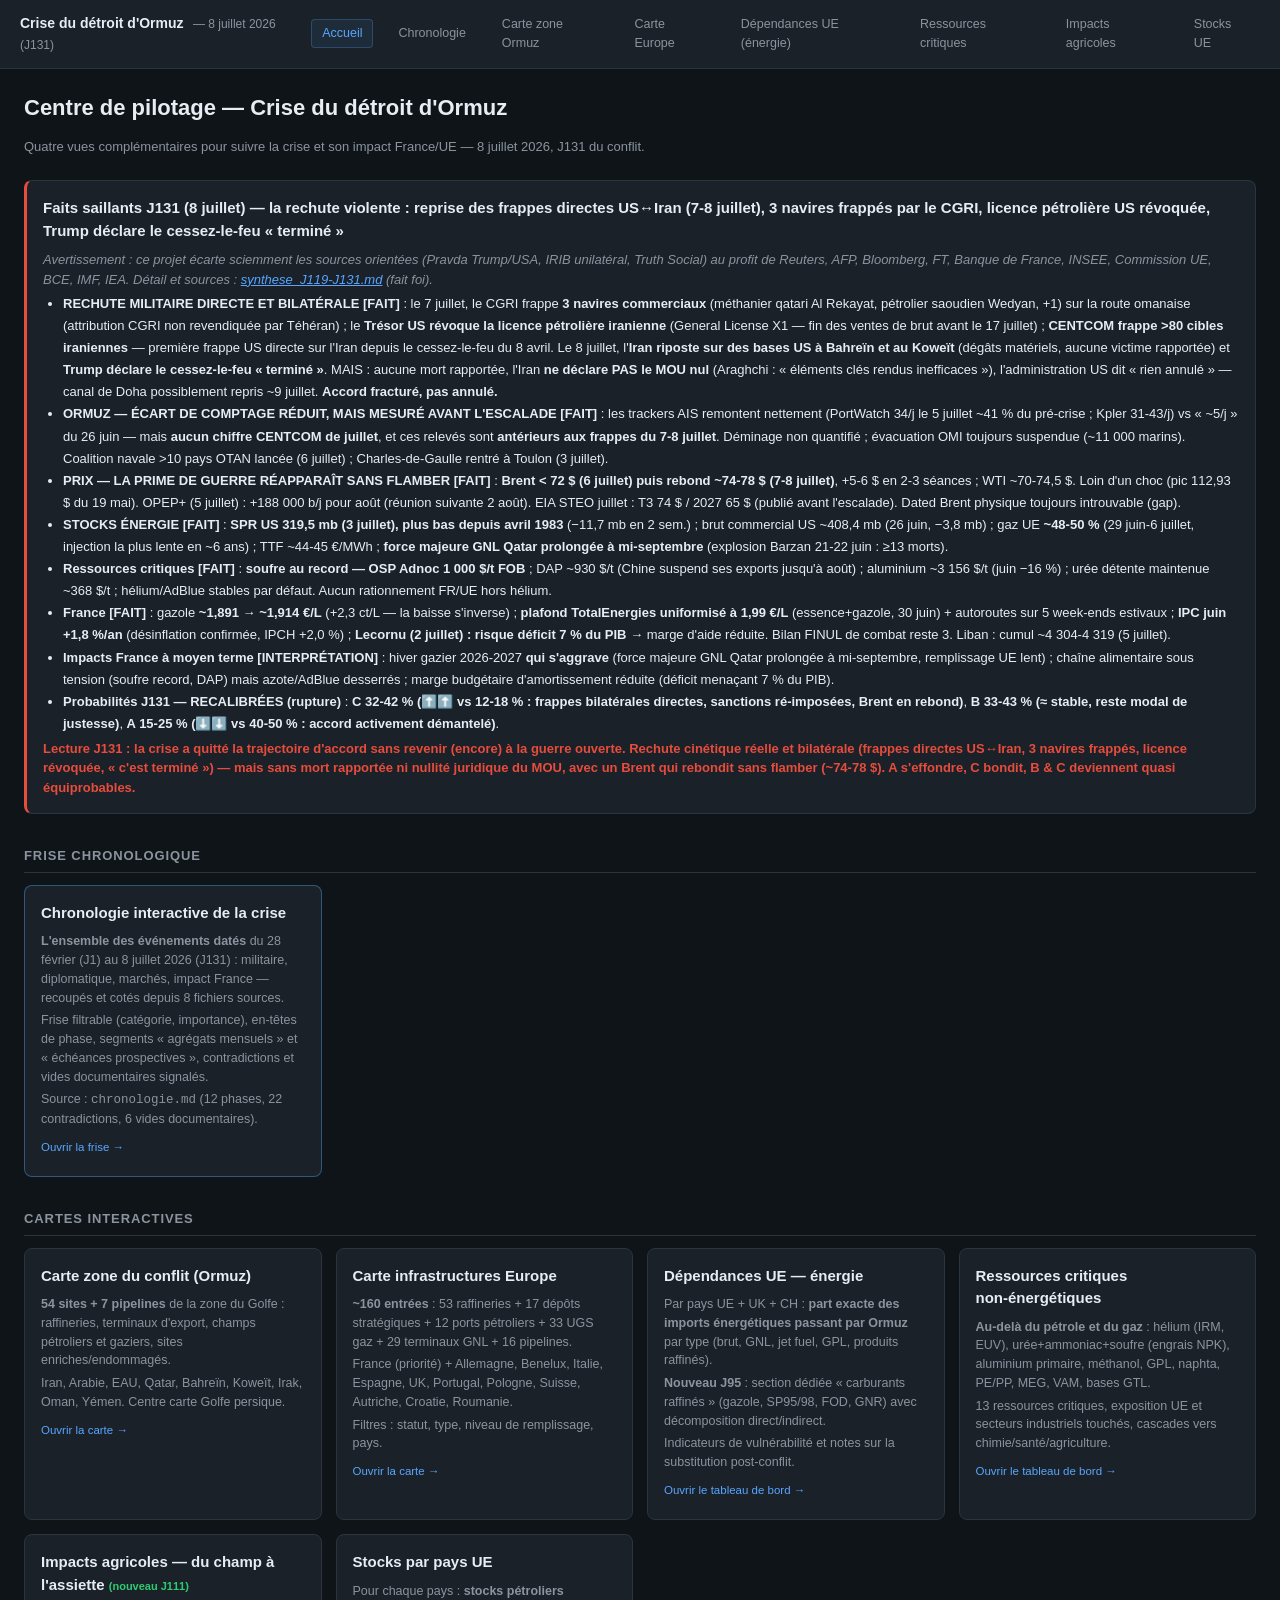
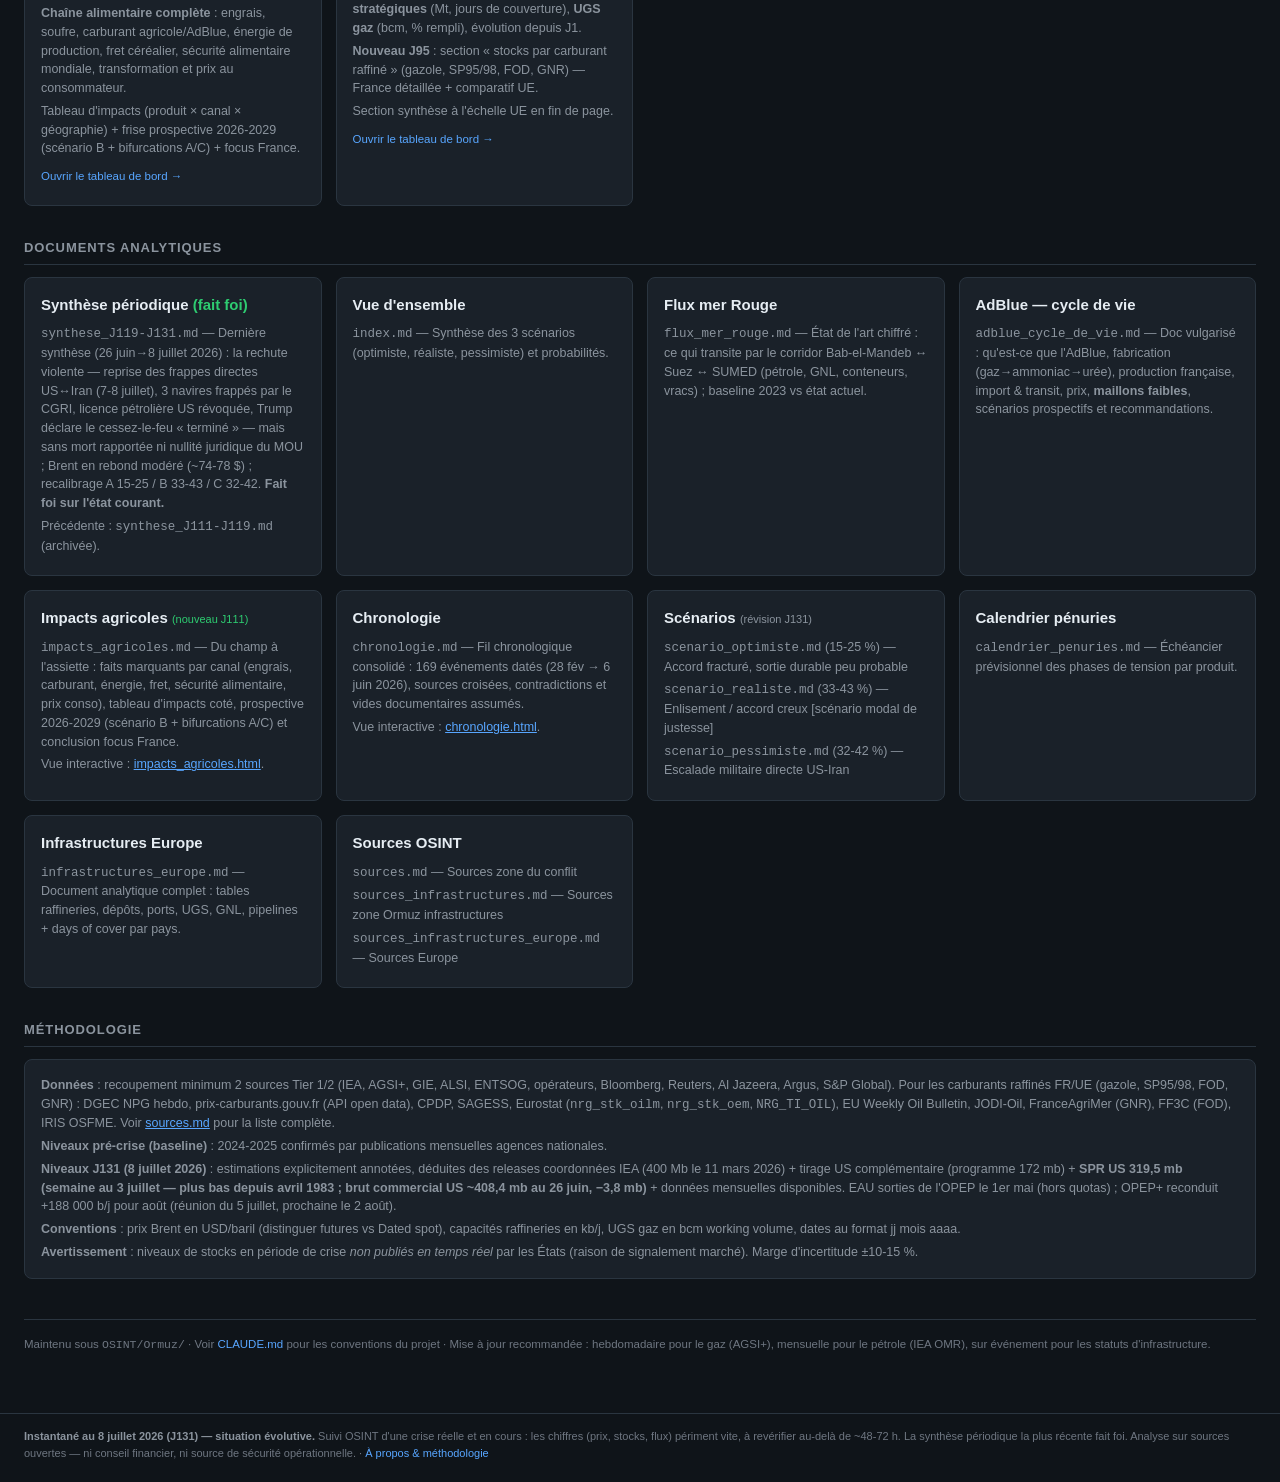
==== app/index.html @ b2745ef9 "MAJ J131 (8 juillet 2026) : rechute militaire directe US-Iran (7-8 juillet) + 3 navires frappés par " ====
<!DOCTYPE html>
<html lang="fr">
<head>
<meta charset="UTF-8">
<meta name="viewport" content="width=device-width, initial-scale=1.0">
<title>Centre de pilotage — Crise du détroit d'Ormuz (8 juillet 2026 / J131)</title>
<link rel="stylesheet" href="styles_common.css">
</head>
<body>

<site-nav active="accueil"></site-nav>

<main class="page">
  <h1>Centre de pilotage — Crise du détroit d'Ormuz</h1>
  <p class="subtitle">Quatre vues complémentaires pour suivre la crise et son impact France/UE — 8 juillet 2026, J131 du conflit.</p>

  <div class="card" style="border-left: 3px solid #e74c3c; margin: 20px 0;">
    <h3 style="margin-top: 0;">Faits saillants J131 (8 juillet) — la rechute violente : reprise des frappes directes US↔Iran (7-8 juillet), 3 navires frappés par le CGRI, licence pétrolière US révoquée, Trump déclare le cessez-le-feu « terminé »</h3>
    <p style="margin-top: 0; font-size: 13px; font-style: italic; color: var(--text-dim);">Avertissement : ce projet écarte sciemment les sources orientées (Pravda Trump/USA, IRIB unilatéral, Truth Social) au profit de Reuters, AFP, Bloomberg, FT, Banque de France, INSEE, Commission UE, BCE, IMF, IEA. Détail et sources : <a href="../docs/synthese_J119-J131.md" style="color: var(--accent);">synthese_J119-J131.md</a> (fait foi).</p>
    <ul style="margin: 0; padding-left: 20px; line-height: 1.7; font-size: 13px;">
      <li><strong>RECHUTE MILITAIRE DIRECTE ET BILATÉRALE [FAIT]</strong> : le 7 juillet, le CGRI frappe <strong>3 navires commerciaux</strong> (méthanier qatari Al Rekayat, pétrolier saoudien Wedyan, +1) sur la route omanaise (attribution CGRI non revendiquée par Téhéran) ; le <strong>Trésor US révoque la licence pétrolière iranienne</strong> (General License X1 — fin des ventes de brut avant le 17 juillet) ; <strong>CENTCOM frappe >80 cibles iraniennes</strong> — première frappe US directe sur l'Iran depuis le cessez-le-feu du 8 avril. Le 8 juillet, l'<strong>Iran riposte sur des bases US à Bahreïn et au Koweït</strong> (dégâts matériels, aucune victime rapportée) et <strong>Trump déclare le cessez-le-feu « terminé »</strong>. MAIS : aucune mort rapportée, l'Iran <strong>ne déclare PAS le MOU nul</strong> (Araghchi : « éléments clés rendus inefficaces »), l'administration US dit « rien annulé » — canal de Doha possiblement repris ~9 juillet. <strong>Accord fracturé, pas annulé.</strong></li>
      <li><strong>ORMUZ — ÉCART DE COMPTAGE RÉDUIT, MAIS MESURÉ AVANT L'ESCALADE [FAIT]</strong> : les trackers AIS remontent nettement (PortWatch 34/j le 5 juillet ~41 % du pré-crise ; Kpler 31-43/j) vs « ~5/j » du 26 juin — mais <strong>aucun chiffre CENTCOM de juillet</strong>, et ces relevés sont <strong>antérieurs aux frappes du 7-8 juillet</strong>. Déminage non quantifié ; évacuation OMI toujours suspendue (~11 000 marins). Coalition navale >10 pays OTAN lancée (6 juillet) ; Charles-de-Gaulle rentré à Toulon (3 juillet).</li>
      <li><strong>PRIX — LA PRIME DE GUERRE RÉAPPARAÎT SANS FLAMBER [FAIT]</strong> : <strong>Brent < 72 $ (6 juillet) puis rebond ~74-78 $ (7-8 juillet)</strong>, +5-6 $ en 2-3 séances ; WTI ~70-74,5 $. Loin d'un choc (pic 112,93 $ du 19 mai). OPEP+ (5 juillet) : +188 000 b/j pour août (réunion suivante 2 août). EIA STEO juillet : T3 74 $ / 2027 65 $ (publié avant l'escalade). Dated Brent physique toujours introuvable (gap).</li>
      <li><strong>STOCKS ÉNERGIE [FAIT]</strong> : <strong>SPR US 319,5 mb (3 juillet), plus bas depuis avril 1983</strong> (−11,7 mb en 2 sem.) ; brut commercial US ~408,4 mb (26 juin, −3,8 mb) ; gaz UE <strong>~48-50 %</strong> (29 juin-6 juillet, injection la plus lente en ~6 ans) ; TTF ~44-45 €/MWh ; <strong>force majeure GNL Qatar prolongée à mi-septembre</strong> (explosion Barzan 21-22 juin : ≥13 morts).</li>
      <li><strong>Ressources critiques [FAIT]</strong> : <strong>soufre au record — OSP Adnoc 1 000 $/t FOB</strong> ; DAP ~930 $/t (Chine suspend ses exports jusqu'à août) ; aluminium ~3 156 $/t (juin −16 %) ; urée détente maintenue ~368 $/t ; hélium/AdBlue stables par défaut. Aucun rationnement FR/UE hors hélium.</li>
      <li><strong>France [FAIT]</strong> : gazole <strong>~1,891 → ~1,914 €/L</strong> (+2,3 ct/L — la baisse s'inverse) ; <strong>plafond TotalEnergies uniformisé à 1,99 €/L</strong> (essence+gazole, 30 juin) + autoroutes sur 5 week-ends estivaux ; <strong>IPC juin +1,8 %/an</strong> (désinflation confirmée, IPCH +2,0 %) ; <strong>Lecornu (2 juillet) : risque déficit 7 % du PIB</strong> → marge d'aide réduite. Bilan FINUL de combat reste 3. Liban : cumul ~4 304-4 319 (5 juillet).</li>
      <li><strong>Impacts France à moyen terme [INTERPRÉTATION]</strong> : hiver gazier 2026-2027 <strong>qui s'aggrave</strong> (force majeure GNL Qatar prolongée à mi-septembre, remplissage UE lent) ; chaîne alimentaire sous tension (soufre record, DAP) mais azote/AdBlue desserrés ; marge budgétaire d'amortissement réduite (déficit menaçant 7 % du PIB).</li>
      <li><strong>Probabilités J131 — RECALIBRÉES (rupture)</strong> : <strong>C 32-42 % (⬆️⬆️ vs 12-18 % : frappes bilatérales directes, sanctions ré-imposées, Brent en rebond)</strong>, <strong>B 33-43 % (≈ stable, reste modal de justesse)</strong>, <strong>A 15-25 % (⬇️⬇️ vs 40-50 % : accord activement démantelé)</strong>.</li>
    </ul>
    <p style="margin-bottom: 0; font-size: 13px; font-weight: bold; color: var(--red, #e74c3c);">Lecture J131 : la crise a quitté la trajectoire d'accord sans revenir (encore) à la guerre ouverte. Rechute cinétique réelle et bilatérale (frappes directes US↔Iran, 3 navires frappés, licence révoquée, « c'est terminé ») — mais sans mort rapportée ni nullité juridique du MOU, avec un Brent qui rebondit sans flamber (~74-78 $). A s'effondre, C bondit, B &amp; C deviennent quasi équiprobables.</p>
  </div>

  <h2>Frise chronologique</h2>
  <div class="cards">
    <a class="card linkcard" href="chronologie.html" style="border-color: rgba(88,166,255,0.4);">
      <h3>Chronologie interactive de la crise</h3>
      <p><strong>L'ensemble des événements datés</strong> du 28 février (J1) au 8 juillet 2026 (J131) : militaire, diplomatique, marchés, impact France — recoupés et cotés depuis 8 fichiers sources.</p>
      <p>Frise filtrable (catégorie, importance), en-têtes de phase, segments « agrégats mensuels » et « échéances prospectives », contradictions et vides documentaires signalés.</p>
      <p>Source : <code>chronologie.md</code> (12 phases, 22 contradictions, 6 vides documentaires).</p>
      <p style="color: var(--accent); margin-top: 10px; font-size: 11.5px;">Ouvrir la frise →</p>
    </a>
  </div>

  <h2>Cartes interactives</h2>
  <div class="cards">

    <a class="card linkcard" href="carte_infrastructures.html">
      <h3>Carte zone du conflit (Ormuz)</h3>
      <p><strong>54 sites + 7 pipelines</strong> de la zone du Golfe : raffineries, terminaux d'export, champs pétroliers et gaziers, sites enriches/endommagés.</p>
      <p>Iran, Arabie, EAU, Qatar, Bahreïn, Koweït, Irak, Oman, Yémen. Centre carte Golfe persique.</p>
      <p style="color: var(--accent); margin-top: 10px; font-size: 11.5px;">Ouvrir la carte →</p>
    </a>

    <a class="card linkcard" href="carte_infrastructures_europe.html">
      <h3>Carte infrastructures Europe</h3>
      <p><strong>~160 entrées</strong> : 53 raffineries + 17 dépôts stratégiques + 12 ports pétroliers + 33 UGS gaz + 29 terminaux GNL + 16 pipelines.</p>
      <p>France (priorité) + Allemagne, Benelux, Italie, Espagne, UK, Portugal, Pologne, Suisse, Autriche, Croatie, Roumanie.</p>
      <p>Filtres : statut, type, niveau de remplissage, pays.</p>
      <p style="color: var(--accent); margin-top: 10px; font-size: 11.5px;">Ouvrir la carte →</p>
    </a>

    <a class="card linkcard" href="dependances_ormuz_pays.html">
      <h3>Dépendances UE — énergie</h3>
      <p>Par pays UE + UK + CH : <strong>part exacte des imports énergétiques passant par Ormuz</strong> par type (brut, GNL, jet fuel, GPL, produits raffinés).</p>
      <p><strong>Nouveau J95</strong> : section dédiée « carburants raffinés » (gazole, SP95/98, FOD, GNR) avec décomposition direct/indirect.</p>
      <p>Indicateurs de vulnérabilité et notes sur la substitution post-conflit.</p>
      <p style="color: var(--accent); margin-top: 10px; font-size: 11.5px;">Ouvrir le tableau de bord →</p>
    </a>

    <a class="card linkcard" href="dependances_ressources_critiques.html">
      <h3>Ressources critiques non-énergétiques</h3>
      <p><strong>Au-delà du pétrole et du gaz</strong> : hélium (IRM, EUV), urée+ammoniac+soufre (engrais NPK), aluminium primaire, méthanol, GPL, naphta, PE/PP, MEG, VAM, bases GTL.</p>
      <p>13 ressources critiques, exposition UE et secteurs industriels touchés, cascades vers chimie/santé/agriculture.</p>
      <p style="color: var(--accent); margin-top: 10px; font-size: 11.5px;">Ouvrir le tableau de bord →</p>
    </a>

    <a class="card linkcard" href="impacts_agricoles.html">
      <h3>Impacts agricoles — du champ à l'assiette <span style="color: var(--green, #2ecc71); font-size: 11px;">(nouveau J111)</span></h3>
      <p><strong>Chaîne alimentaire complète</strong> : engrais, soufre, carburant agricole/AdBlue, énergie de production, fret céréalier, sécurité alimentaire mondiale, transformation et prix au consommateur.</p>
      <p>Tableau d'impacts (produit × canal × géographie) + frise prospective 2026-2029 (scénario B + bifurcations A/C) + focus France.</p>
      <p style="color: var(--accent); margin-top: 10px; font-size: 11.5px;">Ouvrir le tableau de bord →</p>
    </a>

    <a class="card linkcard" href="stocks_pays_ue.html">
      <h3>Stocks par pays UE</h3>
      <p>Pour chaque pays : <strong>stocks pétroliers stratégiques</strong> (Mt, jours de couverture), <strong>UGS gaz</strong> (bcm, % rempli), évolution depuis J1.</p>
      <p><strong>Nouveau J95</strong> : section « stocks par carburant raffiné » (gazole, SP95/98, FOD, GNR) — France détaillée + comparatif UE.</p>
      <p>Section synthèse à l'échelle UE en fin de page.</p>
      <p style="color: var(--accent); margin-top: 10px; font-size: 11.5px;">Ouvrir le tableau de bord →</p>
    </a>

  </div>

  <h2>Documents analytiques</h2>
  <div class="cards">
    <div class="card">
      <h3>Synthèse périodique <span style="color: var(--green, #2ecc71);">(fait foi)</span></h3>
      <p><code>synthese_J119-J131.md</code> — Dernière synthèse (26 juin→8 juillet 2026) : la rechute violente — reprise des frappes directes US↔Iran (7-8 juillet), 3 navires frappés par le CGRI, licence pétrolière US révoquée, Trump déclare le cessez-le-feu « terminé » — mais sans mort rapportée ni nullité juridique du MOU ; Brent en rebond modéré (~74-78 $) ; recalibrage A 15-25 / B 33-43 / C 32-42. <strong>Fait foi sur l'état courant.</strong></p>
      <p>Précédente : <code>synthese_J111-J119.md</code> (archivée).</p>
    </div>
    <div class="card">
      <h3>Vue d'ensemble</h3>
      <p><code>index.md</code> — Synthèse des 3 scénarios (optimiste, réaliste, pessimiste) et probabilités.</p>
    </div>
    <div class="card">
      <h3>Flux mer Rouge</h3>
      <p><code>flux_mer_rouge.md</code> — État de l'art chiffré : ce qui transite par le corridor Bab-el-Mandeb ↔ Suez ↔ SUMED (pétrole, GNL, conteneurs, vracs) ; baseline 2023 vs état actuel.</p>
    </div>
    <div class="card">
      <h3>AdBlue — cycle de vie</h3>
      <p><code>adblue_cycle_de_vie.md</code> — Doc vulgarisé : qu'est-ce que l'AdBlue, fabrication (gaz→ammoniac→urée), production française, import &amp; transit, prix, <strong>maillons faibles</strong>, scénarios prospectifs et recommandations.</p>
    </div>
    <div class="card">
      <h3>Impacts agricoles <span style="color: var(--green, #2ecc71); font-weight: normal; font-size: 11px;">(nouveau J111)</span></h3>
      <p><code>impacts_agricoles.md</code> — Du champ à l'assiette : faits marquants par canal (engrais, carburant, énergie, fret, sécurité alimentaire, prix conso), tableau d'impacts coté, prospective 2026-2029 (scénario B + bifurcations A/C) et conclusion focus France.</p>
      <p>Vue interactive : <a href="impacts_agricoles.html" style="color: var(--accent);">impacts_agricoles.html</a>.</p>
    </div>
    <div class="card">
      <h3>Chronologie</h3>
      <p><code>chronologie.md</code> — Fil chronologique consolidé : 169 événements datés (28 fév → 6 juin 2026), sources croisées, contradictions et vides documentaires assumés.</p>
      <p>Vue interactive : <a href="chronologie.html" style="color: var(--accent);">chronologie.html</a>.</p>
    </div>
    <div class="card">
      <h3>Scénarios <span style="color: var(--text-dim); font-weight: normal; font-size: 11px;">(révision J131)</span></h3>
      <p><code>scenario_optimiste.md</code> (15-25 %) — Accord fracturé, sortie durable peu probable</p>
      <p><code>scenario_realiste.md</code> (33-43 %) — Enlisement / accord creux [scénario modal de justesse]</p>
      <p><code>scenario_pessimiste.md</code> (32-42 %) — Escalade militaire directe US-Iran</p>
    </div>
    <div class="card">
      <h3>Calendrier pénuries</h3>
      <p><code>calendrier_penuries.md</code> — Échéancier prévisionnel des phases de tension par produit.</p>
    </div>
    <div class="card">
      <h3>Infrastructures Europe</h3>
      <p><code>infrastructures_europe.md</code> — Document analytique complet : tables raffineries, dépôts, ports, UGS, GNL, pipelines + days of cover par pays.</p>
    </div>
    <div class="card">
      <h3>Sources OSINT</h3>
      <p><code>sources.md</code> — Sources zone du conflit</p>
      <p><code>sources_infrastructures.md</code> — Sources zone Ormuz infrastructures</p>
      <p><code>sources_infrastructures_europe.md</code> — Sources Europe</p>
    </div>
  </div>

  <h2>Méthodologie</h2>
  <div class="card">
    <p style="margin-top: 0;"><strong>Données</strong> : recoupement minimum 2 sources Tier 1/2 (IEA, AGSI+, GIE, ALSI, ENTSOG, opérateurs, Bloomberg, Reuters, Al Jazeera, Argus, S&amp;P Global). Pour les carburants raffinés FR/UE (gazole, SP95/98, FOD, GNR) : DGEC NPG hebdo, prix-carburants.gouv.fr (API open data), CPDP, SAGESS, Eurostat (<code>nrg_stk_oilm</code>, <code>nrg_stk_oem</code>, <code>NRG_TI_OIL</code>), EU Weekly Oil Bulletin, JODI-Oil, FranceAgriMer (GNR), FF3C (FOD), IRIS OSFME. Voir <a href="../docs/sources.md" style="color: var(--accent);">sources.md</a> pour la liste complète.</p>
    <p><strong>Niveaux pré-crise (baseline)</strong> : 2024-2025 confirmés par publications mensuelles agences nationales.</p>
    <p><strong>Niveaux J131 (8 juillet 2026)</strong> : estimations explicitement annotées, déduites des releases coordonnées IEA (400 Mb le 11 mars 2026) + tirage US complémentaire (programme 172 mb) + <strong>SPR US 319,5 mb (semaine au 3 juillet — plus bas depuis avril 1983 ; brut commercial US ~408,4 mb au 26 juin, −3,8 mb)</strong> + données mensuelles disponibles. EAU sorties de l'OPEP le 1er mai (hors quotas) ; OPEP+ reconduit +188 000 b/j pour août (réunion du 5 juillet, prochaine le 2 août).</p>
    <p><strong>Conventions</strong> : prix Brent en USD/baril (distinguer futures vs Dated spot), capacités raffineries en kb/j, UGS gaz en bcm working volume, dates au format jj mois aaaa.</p>
    <p style="margin-bottom: 0;"><strong>Avertissement</strong> : niveaux de stocks en période de crise <em>non publiés en temps réel</em> par les États (raison de signalement marché). Marge d'incertitude ±10-15 %.</p>
  </div>

  <div class="meta-foot">
    Maintenu sous <code>OSINT/Ormuz/</code> · Voir <a href="../CLAUDE.md">CLAUDE.md</a> pour les conventions du projet ·
    Mise à jour recommandée : hebdomadaire pour le gaz (AGSI+), mensuelle pour le pétrole (IEA OMR), sur événement pour les statuts d'infrastructure.
  </div>
</main>

<site-footer></site-footer>

<script src="nav.js"></script>
</body>
</html>
---- app/styles_common.css ----
/* === Styles partages — Dashboards Crise Ormuz === */
:root {
  --bg: #0f1419;
  --panel: #1a2129;
  --panel-2: #222b35;
  --border: #2a3540;
  --text: #e6edf3;
  --text-dim: #8b949e;
  --text-faint: #6e7681;
  --accent: #58a6ff;
  --green: #2ecc71;
  --yellow: #f1c40f;
  --orange: #e67e22;
  --orange-dark: #d35400;
  --red: #e74c3c;
  --red-dark: #922b21;
  --grey: #7f8c8d;
}

* { box-sizing: border-box; }
html, body {
  margin: 0; padding: 0;
  font-family: -apple-system, BlinkMacSystemFont, "Segoe UI", Roboto, "Helvetica Neue", sans-serif;
  background: var(--bg);
  color: var(--text);
  font-size: 14px;
  line-height: 1.5;
}

/* === Topbar navigation === */
/* Header & footer mutualisés (Web Components nav.js). Le sticky vit sur
   <site-nav> : appliqué à .topbar, il serait neutralisé par l'enveloppe du
   custom element (de la même hauteur que la barre). */
site-nav {
  display: block;
  position: sticky;
  top: 0;
  z-index: 100;
}
site-footer {
  display: block;
}
.topbar {
  display: flex;
  align-items: center;
  gap: 14px;
  padding: 10px 20px;
  background: var(--panel);
  border-bottom: 1px solid var(--border);
}
.topbar .brand {
  font-weight: 600;
  font-size: 14px;
  color: var(--text);
  margin-right: auto;
}
.topbar .brand .crisis {
  color: var(--text-dim);
  font-weight: 400;
  font-size: 12px;
  margin-left: 6px;
}
.topbar a {
  color: var(--text-dim);
  text-decoration: none;
  font-size: 12.5px;
  padding: 4px 10px;
  border-radius: 4px;
  border: 1px solid transparent;
  transition: all 0.12s;
}
.topbar a:hover {
  color: var(--text);
  background: rgba(255,255,255,0.04);
  border-color: var(--border);
}
.topbar a.active {
  color: var(--accent);
  background: rgba(88,166,255,0.08);
  border-color: rgba(88,166,255,0.25);
}

/* === Layout principal === */
.page {
  max-width: 1400px;
  margin: 0 auto;
  padding: 22px 24px 60px;
}
.page h1 {
  margin: 0 0 4px;
  font-size: 22px;
  font-weight: 600;
}
.page .subtitle {
  color: var(--text-dim);
  font-size: 13px;
  margin-bottom: 24px;
}
.page h2 {
  font-size: 13px;
  text-transform: uppercase;
  letter-spacing: 0.07em;
  color: var(--text-dim);
  margin: 32px 0 12px;
  font-weight: 600;
  border-bottom: 1px solid var(--border);
  padding-bottom: 6px;
}
.page h3 {
  font-size: 15px;
  font-weight: 600;
  margin: 18px 0 8px;
  color: var(--text);
}

/* === Cartes (cards) === */
.cards {
  display: grid;
  gap: 14px;
  grid-template-columns: repeat(auto-fill, minmax(280px, 1fr));
}
.card {
  background: var(--panel);
  border: 1px solid var(--border);
  border-radius: 8px;
  padding: 16px;
  transition: border-color 0.12s, transform 0.12s;
}
.card.linkcard { cursor: pointer; text-decoration: none; color: inherit; display: block; }
.card.linkcard:hover { border-color: var(--accent); transform: translateY(-2px); }

.card h3 { margin-top: 0; margin-bottom: 8px; }
.card p { color: var(--text-dim); font-size: 12.5px; margin: 4px 0; }

/* === Country card (dashboards) === */
.country-card {
  background: var(--panel);
  border: 1px solid var(--border);
  border-radius: 8px;
  padding: 16px;
}
.country-card .country-header {
  display: flex;
  align-items: baseline;
  justify-content: space-between;
  margin-bottom: 12px;
  padding-bottom: 10px;
  border-bottom: 1px solid var(--border);
}
.country-card .country-name {
  font-size: 15px;
  font-weight: 600;
}
.country-card .country-risk {
  font-size: 10.5px;
  font-weight: 700;
  text-transform: uppercase;
  letter-spacing: 0.06em;
  padding: 2px 8px;
  border-radius: 10px;
  color: #fff;
  border: 1px solid rgba(255,255,255,0.18);
}
.risk-low    { background: var(--green); }
.risk-mid    { background: var(--yellow); color: #1a1a1a; }
.risk-high   { background: var(--orange); }
.risk-critical { background: var(--red); }

.metric-row {
  display: grid;
  grid-template-columns: 110px 1fr 50px;
  gap: 8px 10px;
  align-items: center;
  padding: 5px 0;
  font-size: 12.5px;
}
.metric-row .k { color: var(--text-dim); font-size: 12px; }
.metric-row .bar {
  height: 6px;
  background: rgba(255,255,255,0.06);
  border-radius: 3px;
  overflow: hidden;
  position: relative;
}
.metric-row .bar > div {
  height: 100%;
  border-radius: 3px;
}
.metric-row .v {
  font-size: 12px;
  font-weight: 600;
  text-align: right;
  color: var(--text);
}
.country-card .note {
  margin-top: 10px;
  padding: 8px 10px;
  background: rgba(255,255,255,0.03);
  border-left: 3px solid var(--accent);
  border-radius: 4px;
  font-size: 11.5px;
  color: var(--text);
}
.country-card .sources {
  margin-top: 8px;
  font-size: 10.5px;
  color: var(--text-faint);
  font-style: italic;
}

/* === Summary panel === */
.summary {
  background: linear-gradient(135deg, var(--panel) 0%, var(--panel-2) 100%);
  border: 1px solid var(--accent);
  border-radius: 8px;
  padding: 20px;
  margin: 28px 0;
}
.summary h2 {
  border-bottom: none;
  margin-top: 0;
  color: var(--accent);
  padding-bottom: 0;
}
.summary-grid {
  display: grid;
  grid-template-columns: repeat(auto-fit, minmax(180px, 1fr));
  gap: 12px;
  margin-top: 14px;
}
.summary-stat {
  background: rgba(0,0,0,0.25);
  padding: 12px 14px;
  border-radius: 6px;
  border: 1px solid var(--border);
}
.summary-stat .v {
  font-size: 22px;
  font-weight: 700;
  color: var(--text);
}
.summary-stat .l {
  font-size: 10.5px;
  color: var(--text-dim);
  text-transform: uppercase;
  letter-spacing: 0.05em;
  margin-top: 4px;
}
.summary-stat .delta {
  font-size: 11px;
  color: var(--text-dim);
  margin-top: 3px;
}
.summary-stat .delta.down { color: var(--red); }
.summary-stat .delta.up   { color: var(--green); }

/* === Tableau === */
.tablewrap { overflow-x: auto; margin: 14px 0; }
table {
  width: 100%;
  border-collapse: collapse;
  font-size: 12.5px;
}
table th, table td {
  text-align: left;
  padding: 8px 10px;
  border-bottom: 1px solid var(--border);
}
table th {
  background: var(--panel);
  color: var(--text-dim);
  font-size: 11px;
  text-transform: uppercase;
  letter-spacing: 0.05em;
  font-weight: 600;
}
table tr:hover td { background: rgba(255,255,255,0.02); }
table td.num, table th.num { text-align: right; font-variant-numeric: tabular-nums; }
table .pill {
  display: inline-block;
  padding: 1px 7px;
  font-size: 10.5px;
  font-weight: 700;
  text-transform: uppercase;
  letter-spacing: 0.04em;
  border-radius: 10px;
  color: #fff;
  border: 1px solid rgba(255,255,255,0.18);
}

/* === Legend === */
.legend {
  display: flex;
  gap: 14px;
  flex-wrap: wrap;
  font-size: 11.5px;
  color: var(--text-dim);
  margin: 8px 0 18px;
}
.legend .item { display: flex; align-items: center; gap: 6px; }
.legend .dot {
  width: 10px;
  height: 10px;
  border-radius: 50%;
  border: 1px solid rgba(0,0,0,0.4);
}

/* === Méta info en bas === */
.meta-foot {
  margin-top: 40px;
  padding-top: 16px;
  border-top: 1px solid var(--border);
  font-size: 11.5px;
  color: var(--text-faint);
}
.meta-foot a { color: var(--accent); text-decoration: none; }
.meta-foot a:hover { text-decoration: underline; }

/* Mobile */
@media (max-width: 700px) {
  .page { padding: 14px 14px 40px; }
  .topbar { padding: 8px 14px; gap: 8px; flex-wrap: wrap; }
  .topbar a { font-size: 11.5px; padding: 3px 7px; }
}

/* === Bandeau de cadrage (as-of / situation évolutive) === */
.asof-note {
  max-width: 1400px;
  margin: 0 auto;
  padding: 14px 24px 30px;
  font-size: 11px;
  line-height: 1.55;
  color: var(--text-faint);
  border-top: 1px solid var(--border);
}
.asof-note strong { color: var(--text-dim); }
.asof-note a { color: var(--accent); text-decoration: none; }
.asof-note a:hover { text-decoration: underline; }
@media print { .asof-note { display: none; } }
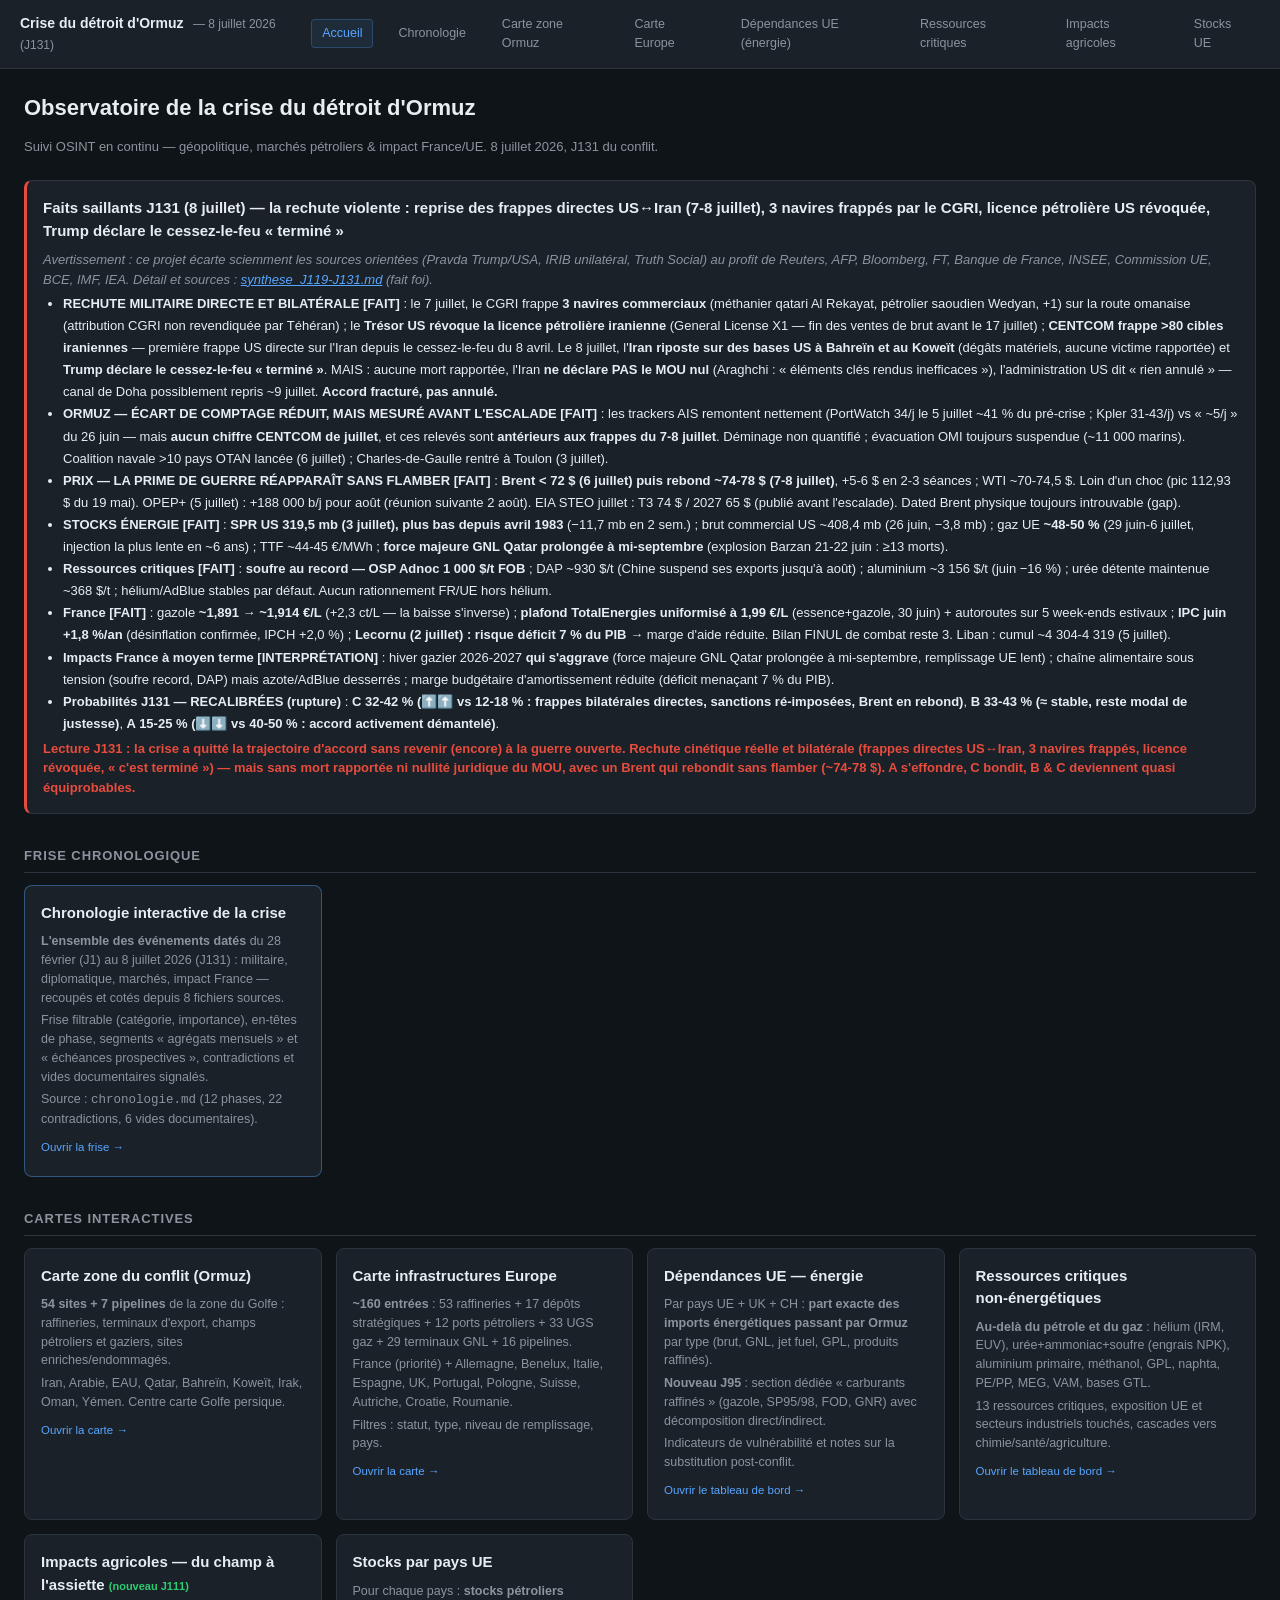
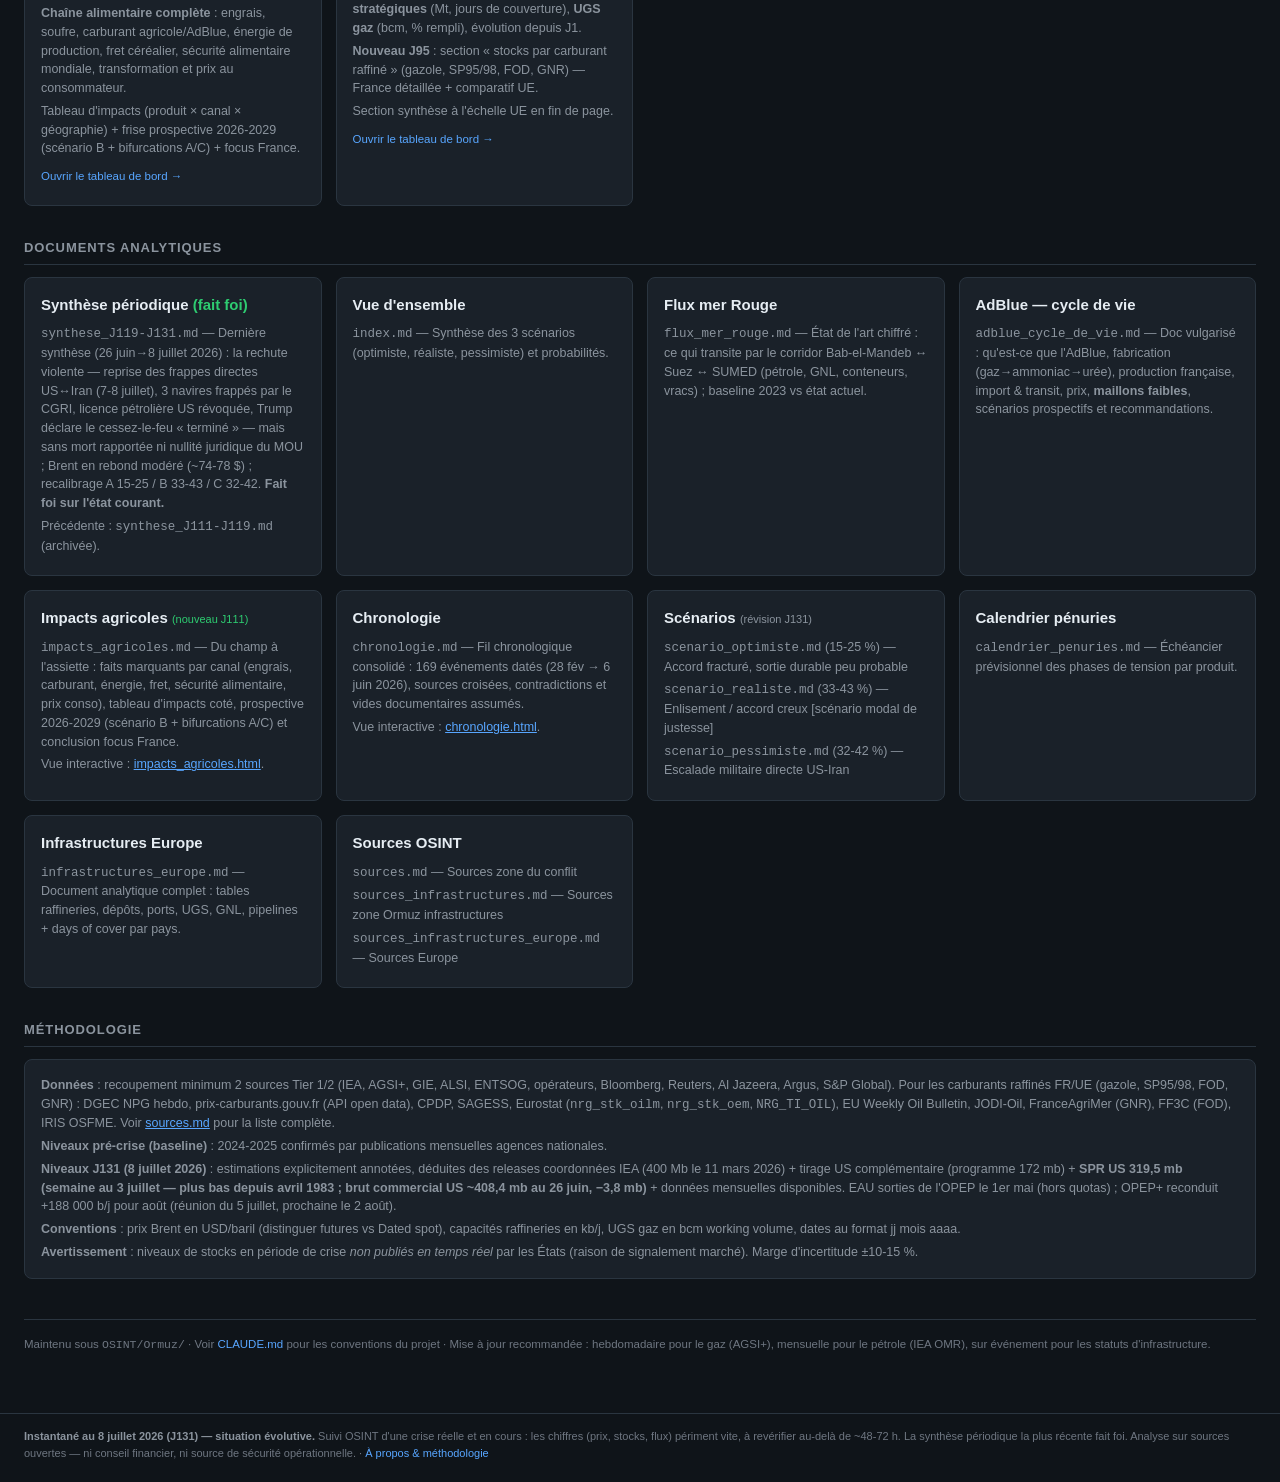
==== commit 3e8b3dc8: "Page principale → « Observatoire » + passe SEO complète (meta/OG/canonical, sitemap, robots) + corre" ====
--- a/app/index.html
+++ b/app/index.html
@@ -3,7 +3,21 @@
 <head>
 <meta charset="UTF-8">
 <meta name="viewport" content="width=device-width, initial-scale=1.0">
-<title>Centre de pilotage — Crise du détroit d'Ormuz (8 juillet 2026 / J131)</title>
+<title>Observatoire de la crise du détroit d'Ormuz — Impact France & UE (8 juillet 2026 / J131)</title>
+<meta name="description" content="Suivi OSINT de la crise du détroit d'Ormuz et de son impact France/UE : pétrole, gaz, inflation, prix à la pompe, scénarios. Analyse sur sources ouvertes, mise à jour en continu.">
+<meta name="keywords" content="détroit d'Ormuz, crise pétrolière, OSINT, impact France, prix carburant, gaz, inflation, Brent, Iran, géopolitique">
+<meta name="robots" content="index, follow">
+<meta name="theme-color" content="#0d1117">
+<link rel="canonical" href="https://mboix.github.io/ormuz-monitoring/app/index.html">
+<meta property="og:type" content="website">
+<meta property="og:locale" content="fr_FR">
+<meta property="og:site_name" content="Observatoire de la crise du détroit d'Ormuz">
+<meta property="og:title" content="Observatoire de la crise du détroit d'Ormuz — Impact France & UE">
+<meta property="og:description" content="Suivi OSINT de la crise du détroit d'Ormuz et de son impact France/UE : pétrole, gaz, inflation, prix à la pompe, scénarios.">
+<meta property="og:url" content="https://mboix.github.io/ormuz-monitoring/app/index.html">
+<meta name="twitter:card" content="summary">
+<meta name="twitter:title" content="Observatoire de la crise du détroit d'Ormuz">
+<meta name="twitter:description" content="Suivi OSINT de la crise du détroit d'Ormuz — impact France/UE, marchés, scénarios.">
 <link rel="stylesheet" href="styles_common.css">
 </head>
 <body>
@@ -11,8 +25,8 @@
 <site-nav active="accueil"></site-nav>
 
 <main class="page">
-  <h1>Centre de pilotage — Crise du détroit d'Ormuz</h1>
-  <p class="subtitle">Quatre vues complémentaires pour suivre la crise et son impact France/UE — 8 juillet 2026, J131 du conflit.</p>
+  <h1>Observatoire de la crise du détroit d'Ormuz</h1>
+  <p class="subtitle">Suivi OSINT en continu — géopolitique, marchés pétroliers &amp; impact France/UE. 8 juillet 2026, J131 du conflit.</p>
 
   <div class="card" style="border-left: 3px solid #e74c3c; margin: 20px 0;">
     <h3 style="margin-top: 0;">Faits saillants J131 (8 juillet) — la rechute violente : reprise des frappes directes US↔Iran (7-8 juillet), 3 navires frappés par le CGRI, licence pétrolière US révoquée, Trump déclare le cessez-le-feu « terminé »</h3>
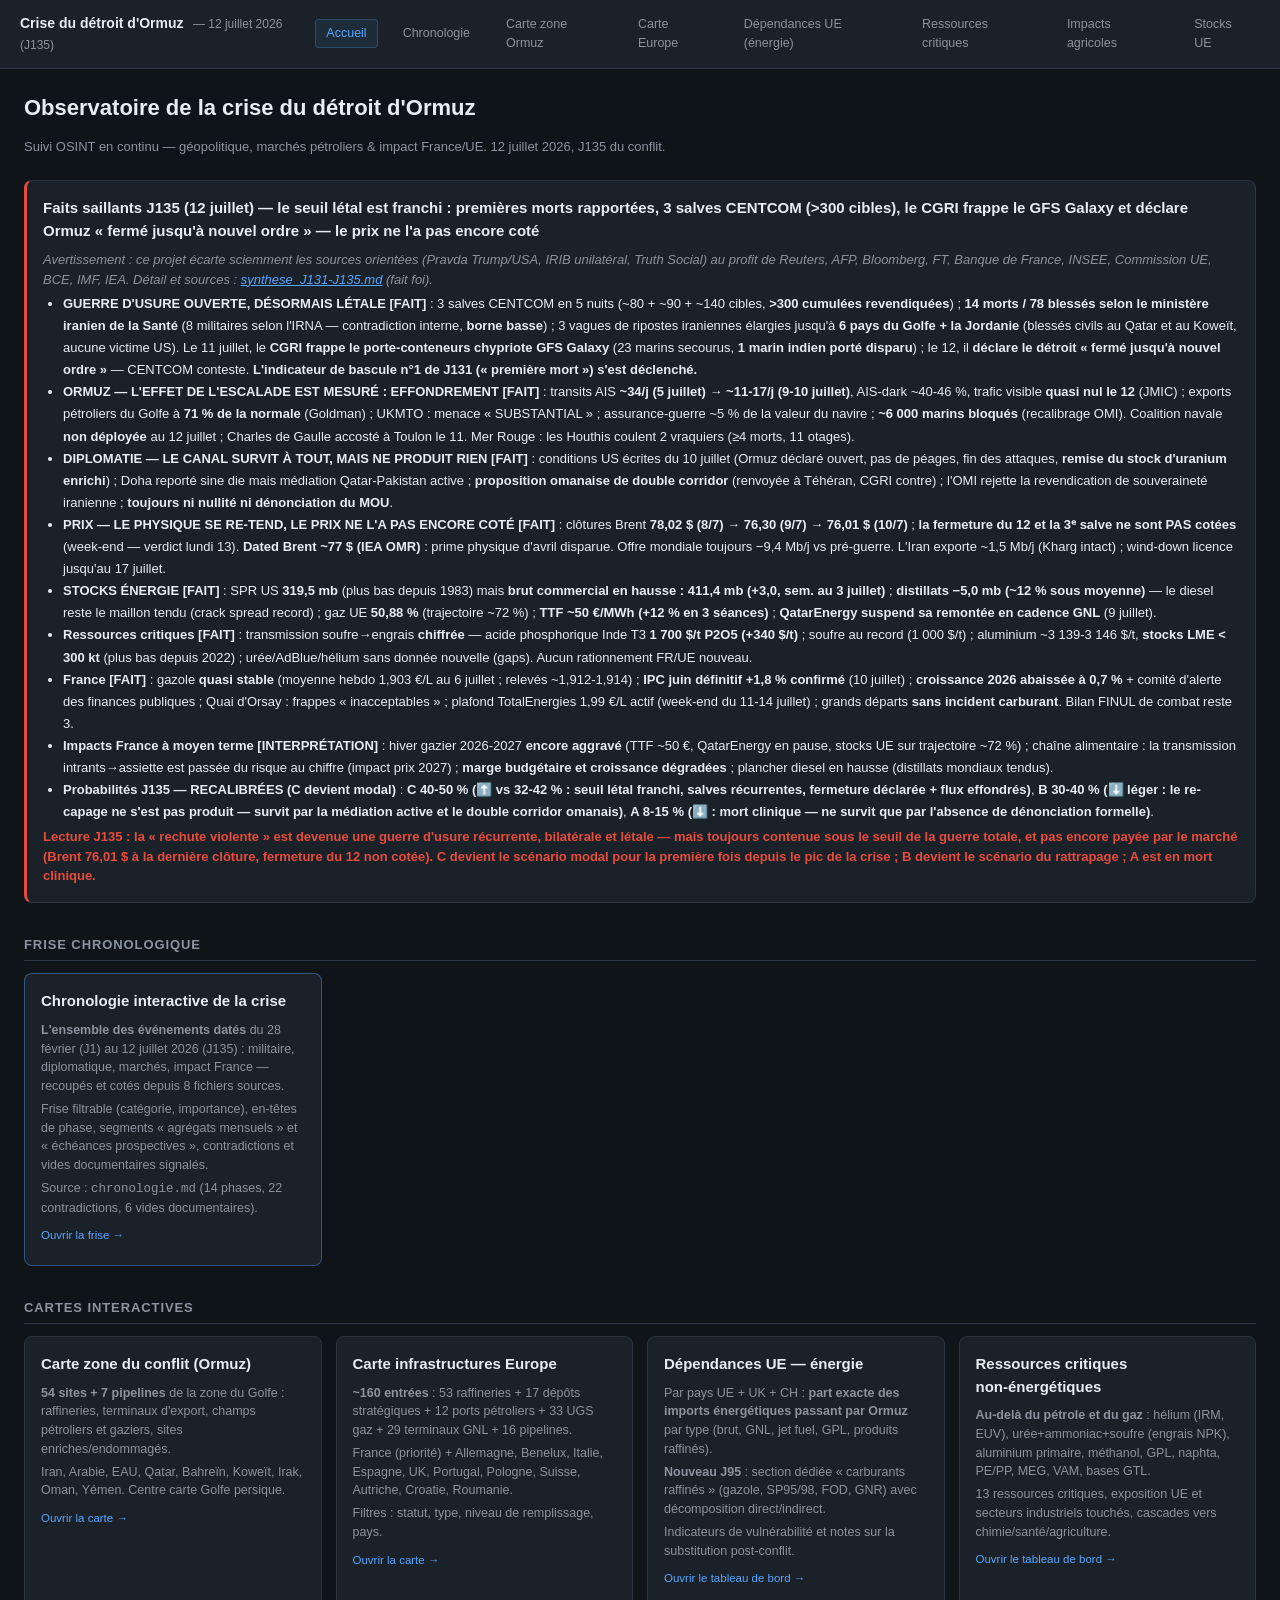
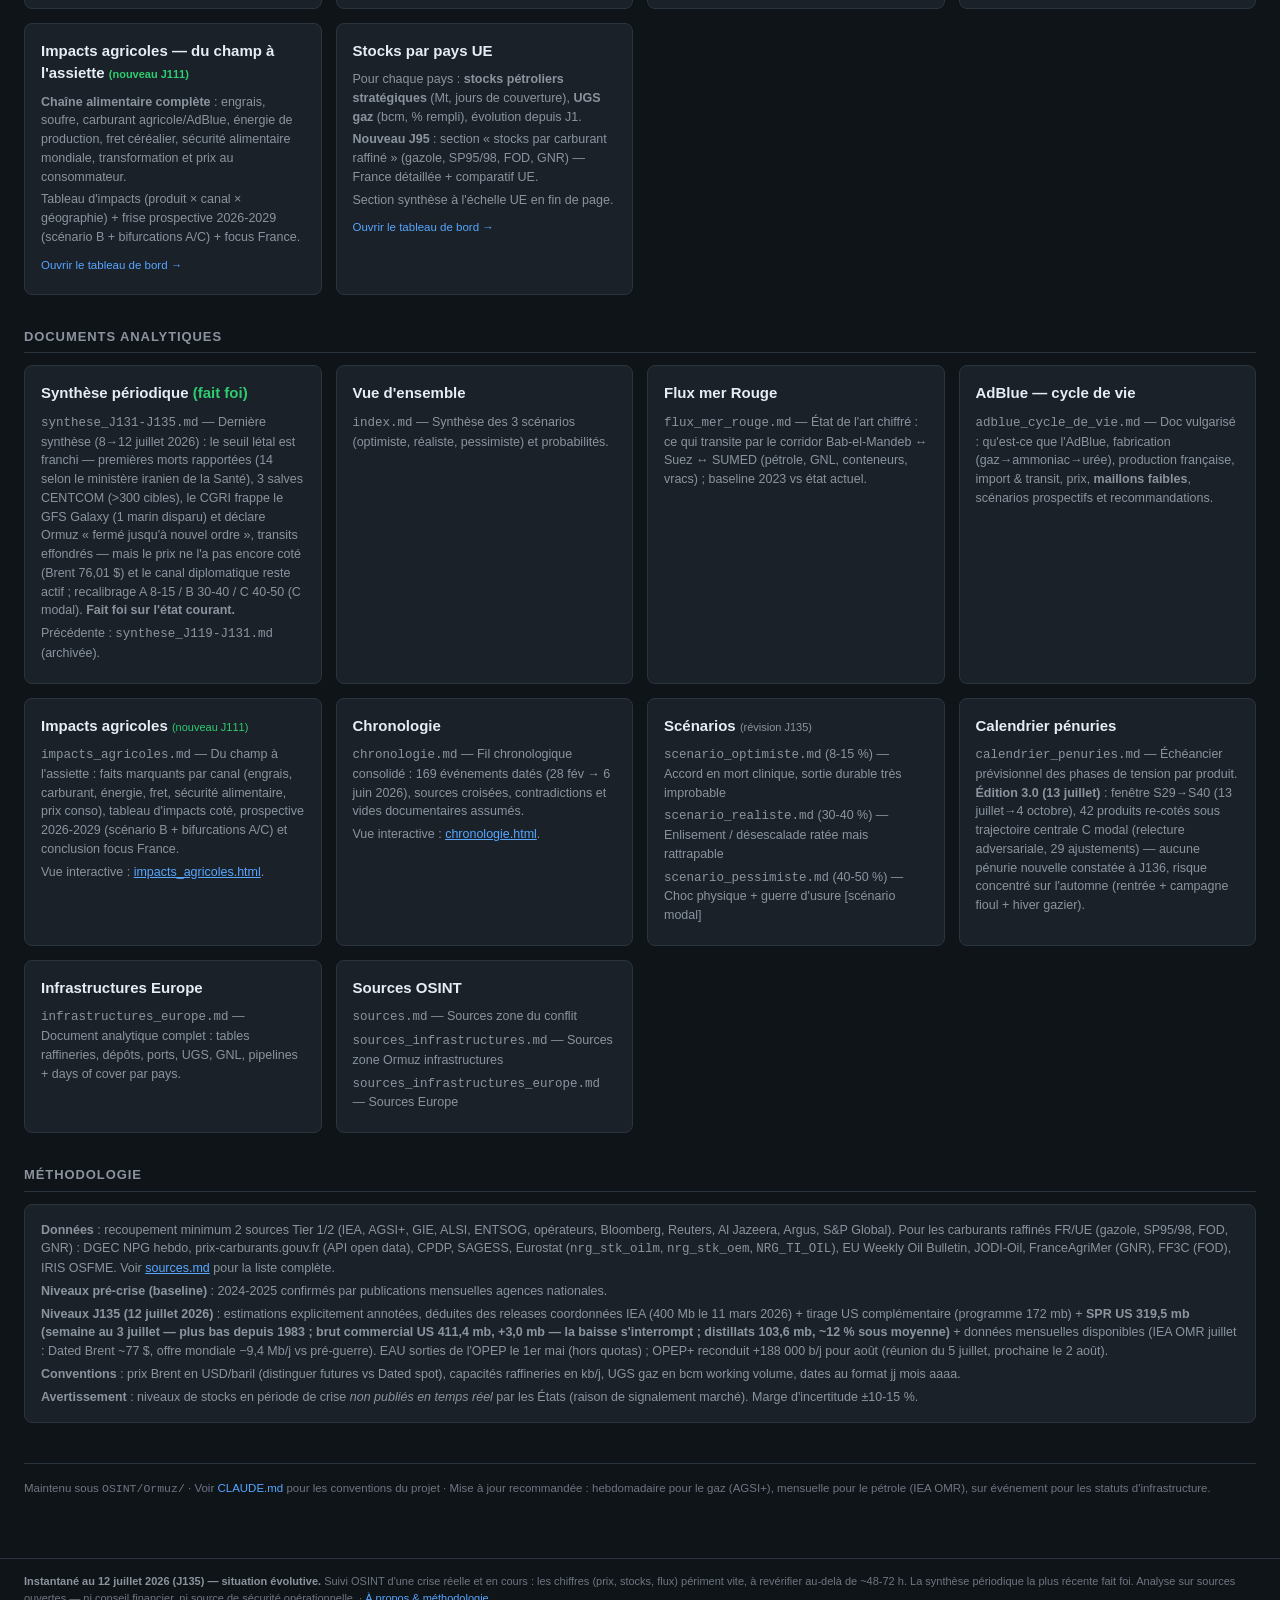
==== commit 57e7b89d: "MAJ J135 (12 juillet 2026) + Calendrier pénuries Édition 3.0 (13 juillet, J136) MAJ J135 — le seuil " ====
--- a/app/index.html
+++ b/app/index.html
@@ -3,7 +3,7 @@
 <head>
 <meta charset="UTF-8">
 <meta name="viewport" content="width=device-width, initial-scale=1.0">
-<title>Observatoire de la crise du détroit d'Ormuz — Impact France & UE (8 juillet 2026 / J131)</title>
+<title>Observatoire de la crise du détroit d'Ormuz — Impact France & UE (12 juillet 2026 / J135)</title>
 <meta name="description" content="Suivi OSINT de la crise du détroit d'Ormuz et de son impact France/UE : pétrole, gaz, inflation, prix à la pompe, scénarios. Analyse sur sources ouvertes, mise à jour en continu.">
 <meta name="keywords" content="détroit d'Ormuz, crise pétrolière, OSINT, impact France, prix carburant, gaz, inflation, Brent, Iran, géopolitique">
 <meta name="robots" content="index, follow">
@@ -26,31 +26,32 @@
 
 <main class="page">
   <h1>Observatoire de la crise du détroit d'Ormuz</h1>
-  <p class="subtitle">Suivi OSINT en continu — géopolitique, marchés pétroliers &amp; impact France/UE. 8 juillet 2026, J131 du conflit.</p>
+  <p class="subtitle">Suivi OSINT en continu — géopolitique, marchés pétroliers &amp; impact France/UE. 12 juillet 2026, J135 du conflit.</p>
 
   <div class="card" style="border-left: 3px solid #e74c3c; margin: 20px 0;">
-    <h3 style="margin-top: 0;">Faits saillants J131 (8 juillet) — la rechute violente : reprise des frappes directes US↔Iran (7-8 juillet), 3 navires frappés par le CGRI, licence pétrolière US révoquée, Trump déclare le cessez-le-feu « terminé »</h3>
-    <p style="margin-top: 0; font-size: 13px; font-style: italic; color: var(--text-dim);">Avertissement : ce projet écarte sciemment les sources orientées (Pravda Trump/USA, IRIB unilatéral, Truth Social) au profit de Reuters, AFP, Bloomberg, FT, Banque de France, INSEE, Commission UE, BCE, IMF, IEA. Détail et sources : <a href="../docs/synthese_J119-J131.md" style="color: var(--accent);">synthese_J119-J131.md</a> (fait foi).</p>
+    <h3 style="margin-top: 0;">Faits saillants J135 (12 juillet) — le seuil létal est franchi : premières morts rapportées, 3 salves CENTCOM (>300 cibles), le CGRI frappe le GFS Galaxy et déclare Ormuz « fermé jusqu'à nouvel ordre » — le prix ne l'a pas encore coté</h3>
+    <p style="margin-top: 0; font-size: 13px; font-style: italic; color: var(--text-dim);">Avertissement : ce projet écarte sciemment les sources orientées (Pravda Trump/USA, IRIB unilatéral, Truth Social) au profit de Reuters, AFP, Bloomberg, FT, Banque de France, INSEE, Commission UE, BCE, IMF, IEA. Détail et sources : <a href="../docs/synthese_J131-J135.md" style="color: var(--accent);">synthese_J131-J135.md</a> (fait foi).</p>
     <ul style="margin: 0; padding-left: 20px; line-height: 1.7; font-size: 13px;">
-      <li><strong>RECHUTE MILITAIRE DIRECTE ET BILATÉRALE [FAIT]</strong> : le 7 juillet, le CGRI frappe <strong>3 navires commerciaux</strong> (méthanier qatari Al Rekayat, pétrolier saoudien Wedyan, +1) sur la route omanaise (attribution CGRI non revendiquée par Téhéran) ; le <strong>Trésor US révoque la licence pétrolière iranienne</strong> (General License X1 — fin des ventes de brut avant le 17 juillet) ; <strong>CENTCOM frappe >80 cibles iraniennes</strong> — première frappe US directe sur l'Iran depuis le cessez-le-feu du 8 avril. Le 8 juillet, l'<strong>Iran riposte sur des bases US à Bahreïn et au Koweït</strong> (dégâts matériels, aucune victime rapportée) et <strong>Trump déclare le cessez-le-feu « terminé »</strong>. MAIS : aucune mort rapportée, l'Iran <strong>ne déclare PAS le MOU nul</strong> (Araghchi : « éléments clés rendus inefficaces »), l'administration US dit « rien annulé » — canal de Doha possiblement repris ~9 juillet. <strong>Accord fracturé, pas annulé.</strong></li>
-      <li><strong>ORMUZ — ÉCART DE COMPTAGE RÉDUIT, MAIS MESURÉ AVANT L'ESCALADE [FAIT]</strong> : les trackers AIS remontent nettement (PortWatch 34/j le 5 juillet ~41 % du pré-crise ; Kpler 31-43/j) vs « ~5/j » du 26 juin — mais <strong>aucun chiffre CENTCOM de juillet</strong>, et ces relevés sont <strong>antérieurs aux frappes du 7-8 juillet</strong>. Déminage non quantifié ; évacuation OMI toujours suspendue (~11 000 marins). Coalition navale >10 pays OTAN lancée (6 juillet) ; Charles-de-Gaulle rentré à Toulon (3 juillet).</li>
-      <li><strong>PRIX — LA PRIME DE GUERRE RÉAPPARAÎT SANS FLAMBER [FAIT]</strong> : <strong>Brent < 72 $ (6 juillet) puis rebond ~74-78 $ (7-8 juillet)</strong>, +5-6 $ en 2-3 séances ; WTI ~70-74,5 $. Loin d'un choc (pic 112,93 $ du 19 mai). OPEP+ (5 juillet) : +188 000 b/j pour août (réunion suivante 2 août). EIA STEO juillet : T3 74 $ / 2027 65 $ (publié avant l'escalade). Dated Brent physique toujours introuvable (gap).</li>
-      <li><strong>STOCKS ÉNERGIE [FAIT]</strong> : <strong>SPR US 319,5 mb (3 juillet), plus bas depuis avril 1983</strong> (−11,7 mb en 2 sem.) ; brut commercial US ~408,4 mb (26 juin, −3,8 mb) ; gaz UE <strong>~48-50 %</strong> (29 juin-6 juillet, injection la plus lente en ~6 ans) ; TTF ~44-45 €/MWh ; <strong>force majeure GNL Qatar prolongée à mi-septembre</strong> (explosion Barzan 21-22 juin : ≥13 morts).</li>
-      <li><strong>Ressources critiques [FAIT]</strong> : <strong>soufre au record — OSP Adnoc 1 000 $/t FOB</strong> ; DAP ~930 $/t (Chine suspend ses exports jusqu'à août) ; aluminium ~3 156 $/t (juin −16 %) ; urée détente maintenue ~368 $/t ; hélium/AdBlue stables par défaut. Aucun rationnement FR/UE hors hélium.</li>
-      <li><strong>France [FAIT]</strong> : gazole <strong>~1,891 → ~1,914 €/L</strong> (+2,3 ct/L — la baisse s'inverse) ; <strong>plafond TotalEnergies uniformisé à 1,99 €/L</strong> (essence+gazole, 30 juin) + autoroutes sur 5 week-ends estivaux ; <strong>IPC juin +1,8 %/an</strong> (désinflation confirmée, IPCH +2,0 %) ; <strong>Lecornu (2 juillet) : risque déficit 7 % du PIB</strong> → marge d'aide réduite. Bilan FINUL de combat reste 3. Liban : cumul ~4 304-4 319 (5 juillet).</li>
-      <li><strong>Impacts France à moyen terme [INTERPRÉTATION]</strong> : hiver gazier 2026-2027 <strong>qui s'aggrave</strong> (force majeure GNL Qatar prolongée à mi-septembre, remplissage UE lent) ; chaîne alimentaire sous tension (soufre record, DAP) mais azote/AdBlue desserrés ; marge budgétaire d'amortissement réduite (déficit menaçant 7 % du PIB).</li>
-      <li><strong>Probabilités J131 — RECALIBRÉES (rupture)</strong> : <strong>C 32-42 % (⬆️⬆️ vs 12-18 % : frappes bilatérales directes, sanctions ré-imposées, Brent en rebond)</strong>, <strong>B 33-43 % (≈ stable, reste modal de justesse)</strong>, <strong>A 15-25 % (⬇️⬇️ vs 40-50 % : accord activement démantelé)</strong>.</li>
+      <li><strong>GUERRE D'USURE OUVERTE, DÉSORMAIS LÉTALE [FAIT]</strong> : 3 salves CENTCOM en 5 nuits (~80 + ~90 + ~140 cibles, <strong>>300 cumulées revendiquées</strong>) ; <strong>14 morts / 78 blessés selon le ministère iranien de la Santé</strong> (8 militaires selon l'IRNA — contradiction interne, <strong>borne basse</strong>) ; 3 vagues de ripostes iraniennes élargies jusqu'à <strong>6 pays du Golfe + la Jordanie</strong> (blessés civils au Qatar et au Koweït, aucune victime US). Le 11 juillet, le <strong>CGRI frappe le porte-conteneurs chypriote GFS Galaxy</strong> (23 marins secourus, <strong>1 marin indien porté disparu</strong>) ; le 12, il <strong>déclare le détroit « fermé jusqu'à nouvel ordre »</strong> — CENTCOM conteste. <strong>L'indicateur de bascule n°1 de J131 (« première mort ») s'est déclenché.</strong></li>
+      <li><strong>ORMUZ — L'EFFET DE L'ESCALADE EST MESURÉ : EFFONDREMENT [FAIT]</strong> : transits AIS <strong>~34/j (5 juillet) → ~11-17/j (9-10 juillet)</strong>, AIS-dark ~40-46 %, trafic visible <strong>quasi nul le 12</strong> (JMIC) ; exports pétroliers du Golfe à <strong>71 % de la normale</strong> (Goldman) ; UKMTO : menace « SUBSTANTIAL » ; assurance-guerre ~5 % de la valeur du navire ; <strong>~6 000 marins bloqués</strong> (recalibrage OMI). Coalition navale <strong>non déployée</strong> au 12 juillet ; Charles de Gaulle accosté à Toulon le 11. Mer Rouge : les Houthis coulent 2 vraquiers (≥4 morts, 11 otages).</li>
+      <li><strong>DIPLOMATIE — LE CANAL SURVIT À TOUT, MAIS NE PRODUIT RIEN [FAIT]</strong> : conditions US écrites du 10 juillet (Ormuz déclaré ouvert, pas de péages, fin des attaques, <strong>remise du stock d'uranium enrichi</strong>) ; Doha reporté sine die mais médiation Qatar-Pakistan active ; <strong>proposition omanaise de double corridor</strong> (renvoyée à Téhéran, CGRI contre) ; l'OMI rejette la revendication de souveraineté iranienne ; <strong>toujours ni nullité ni dénonciation du MOU</strong>.</li>
+      <li><strong>PRIX — LE PHYSIQUE SE RE-TEND, LE PRIX NE L'A PAS ENCORE COTÉ [FAIT]</strong> : clôtures Brent <strong>78,02 $ (8/7) → 76,30 (9/7) → 76,01 $ (10/7)</strong> ; <strong>la fermeture du 12 et la 3ᵉ salve ne sont PAS cotées</strong> (week-end — verdict lundi 13). <strong>Dated Brent ~77 $ (IEA OMR)</strong> : prime physique d'avril disparue. Offre mondiale toujours −9,4 Mb/j vs pré-guerre. L'Iran exporte ~1,5 Mb/j (Kharg intact) ; wind-down licence jusqu'au 17 juillet.</li>
+      <li><strong>STOCKS ÉNERGIE [FAIT]</strong> : SPR US <strong>319,5 mb</strong> (plus bas depuis 1983) mais <strong>brut commercial en hausse : 411,4 mb (+3,0, sem. au 3 juillet)</strong> ; <strong>distillats −5,0 mb (~12 % sous moyenne)</strong> — le diesel reste le maillon tendu (crack spread record) ; gaz UE <strong>50,88 %</strong> (trajectoire ~72 %) ; <strong>TTF ~50 €/MWh (+12 % en 3 séances)</strong> ; <strong>QatarEnergy suspend sa remontée en cadence GNL</strong> (9 juillet).</li>
+      <li><strong>Ressources critiques [FAIT]</strong> : transmission soufre→engrais <strong>chiffrée</strong> — acide phosphorique Inde T3 <strong>1 700 $/t P2O5 (+340 $/t)</strong> ; soufre au record (1 000 $/t) ; aluminium ~3 139-3 146 $/t, <strong>stocks LME < 300 kt</strong> (plus bas depuis 2022) ; urée/AdBlue/hélium sans donnée nouvelle (gaps). Aucun rationnement FR/UE nouveau.</li>
+      <li><strong>France [FAIT]</strong> : gazole <strong>quasi stable</strong> (moyenne hebdo 1,903 €/L au 6 juillet ; relevés ~1,912-1,914) ; <strong>IPC juin définitif +1,8 % confirmé</strong> (10 juillet) ; <strong>croissance 2026 abaissée à 0,7 %</strong> + comité d'alerte des finances publiques ; Quai d'Orsay : frappes « inacceptables » ; plafond TotalEnergies 1,99 €/L actif (week-end du 11-14 juillet) ; grands départs <strong>sans incident carburant</strong>. Bilan FINUL de combat reste 3.</li>
+      <li><strong>Impacts France à moyen terme [INTERPRÉTATION]</strong> : hiver gazier 2026-2027 <strong>encore aggravé</strong> (TTF ~50 €, QatarEnergy en pause, stocks UE sur trajectoire ~72 %) ; chaîne alimentaire : la transmission intrants→assiette est passée du risque au chiffre (impact prix 2027) ; <strong>marge budgétaire et croissance dégradées</strong> ; plancher diesel en hausse (distillats mondiaux tendus).</li>
+      <li><strong>Probabilités J135 — RECALIBRÉES (C devient modal)</strong> : <strong>C 40-50 % (⬆️ vs 32-42 % : seuil létal franchi, salves récurrentes, fermeture déclarée + flux effondrés)</strong>, <strong>B 30-40 % (⬇️ léger : le re-capage ne s'est pas produit — survit par la médiation active et le double corridor omanais)</strong>, <strong>A 8-15 % (⬇️ : mort clinique — ne survit que par l'absence de dénonciation formelle)</strong>.</li>
     </ul>
-    <p style="margin-bottom: 0; font-size: 13px; font-weight: bold; color: var(--red, #e74c3c);">Lecture J131 : la crise a quitté la trajectoire d'accord sans revenir (encore) à la guerre ouverte. Rechute cinétique réelle et bilatérale (frappes directes US↔Iran, 3 navires frappés, licence révoquée, « c'est terminé ») — mais sans mort rapportée ni nullité juridique du MOU, avec un Brent qui rebondit sans flamber (~74-78 $). A s'effondre, C bondit, B &amp; C deviennent quasi équiprobables.</p>
+    <p style="margin-bottom: 0; font-size: 13px; font-weight: bold; color: var(--red, #e74c3c);">Lecture J135 : la « rechute violente » est devenue une guerre d'usure récurrente, bilatérale et létale — mais toujours contenue sous le seuil de la guerre totale, et pas encore payée par le marché (Brent 76,01 $ à la dernière clôture, fermeture du 12 non cotée). C devient le scénario modal pour la première fois depuis le pic de la crise ; B devient le scénario du rattrapage ; A est en mort clinique.</p>
   </div>
 
   <h2>Frise chronologique</h2>
   <div class="cards">
     <a class="card linkcard" href="chronologie.html" style="border-color: rgba(88,166,255,0.4);">
       <h3>Chronologie interactive de la crise</h3>
-      <p><strong>L'ensemble des événements datés</strong> du 28 février (J1) au 8 juillet 2026 (J131) : militaire, diplomatique, marchés, impact France — recoupés et cotés depuis 8 fichiers sources.</p>
+      <p><strong>L'ensemble des événements datés</strong> du 28 février (J1) au 12 juillet 2026 (J135) : militaire, diplomatique, marchés, impact France — recoupés et cotés depuis 8 fichiers sources.</p>
       <p>Frise filtrable (catégorie, importance), en-têtes de phase, segments « agrégats mensuels » et « échéances prospectives », contradictions et vides documentaires signalés.</p>
-      <p>Source : <code>chronologie.md</code> (12 phases, 22 contradictions, 6 vides documentaires).</p>
+      <p>Source : <code>chronologie.md</code> (14 phases, 22 contradictions, 6 vides documentaires).</p>
       <p style="color: var(--accent); margin-top: 10px; font-size: 11.5px;">Ouvrir la frise →</p>
     </a>
   </div>
@@ -109,8 +110,8 @@
   <div class="cards">
     <div class="card">
       <h3>Synthèse périodique <span style="color: var(--green, #2ecc71);">(fait foi)</span></h3>
-      <p><code>synthese_J119-J131.md</code> — Dernière synthèse (26 juin→8 juillet 2026) : la rechute violente — reprise des frappes directes US↔Iran (7-8 juillet), 3 navires frappés par le CGRI, licence pétrolière US révoquée, Trump déclare le cessez-le-feu « terminé » — mais sans mort rapportée ni nullité juridique du MOU ; Brent en rebond modéré (~74-78 $) ; recalibrage A 15-25 / B 33-43 / C 32-42. <strong>Fait foi sur l'état courant.</strong></p>
-      <p>Précédente : <code>synthese_J111-J119.md</code> (archivée).</p>
+      <p><code>synthese_J131-J135.md</code> — Dernière synthèse (8→12 juillet 2026) : le seuil létal est franchi — premières morts rapportées (14 selon le ministère iranien de la Santé), 3 salves CENTCOM (>300 cibles), le CGRI frappe le GFS Galaxy (1 marin disparu) et déclare Ormuz « fermé jusqu'à nouvel ordre », transits effondrés — mais le prix ne l'a pas encore coté (Brent 76,01 $) et le canal diplomatique reste actif ; recalibrage A 8-15 / B 30-40 / C 40-50 (C modal). <strong>Fait foi sur l'état courant.</strong></p>
+      <p>Précédente : <code>synthese_J119-J131.md</code> (archivée).</p>
     </div>
     <div class="card">
       <h3>Vue d'ensemble</h3>
@@ -135,14 +136,14 @@
       <p>Vue interactive : <a href="chronologie.html" style="color: var(--accent);">chronologie.html</a>.</p>
     </div>
     <div class="card">
-      <h3>Scénarios <span style="color: var(--text-dim); font-weight: normal; font-size: 11px;">(révision J131)</span></h3>
-      <p><code>scenario_optimiste.md</code> (15-25 %) — Accord fracturé, sortie durable peu probable</p>
-      <p><code>scenario_realiste.md</code> (33-43 %) — Enlisement / accord creux [scénario modal de justesse]</p>
-      <p><code>scenario_pessimiste.md</code> (32-42 %) — Escalade militaire directe US-Iran</p>
+      <h3>Scénarios <span style="color: var(--text-dim); font-weight: normal; font-size: 11px;">(révision J135)</span></h3>
+      <p><code>scenario_optimiste.md</code> (8-15 %) — Accord en mort clinique, sortie durable très improbable</p>
+      <p><code>scenario_realiste.md</code> (30-40 %) — Enlisement / désescalade ratée mais rattrapable</p>
+      <p><code>scenario_pessimiste.md</code> (40-50 %) — Choc physique + guerre d'usure [scénario modal]</p>
     </div>
     <div class="card">
       <h3>Calendrier pénuries</h3>
-      <p><code>calendrier_penuries.md</code> — Échéancier prévisionnel des phases de tension par produit.</p>
+      <p><code>calendrier_penuries.md</code> — Échéancier prévisionnel des phases de tension par produit. <strong>Édition 3.0 (13 juillet)</strong> : fenêtre S29→S40 (13 juillet→4 octobre), 42 produits re-cotés sous trajectoire centrale C modal (relecture adversariale, 29 ajustements) — aucune pénurie nouvelle constatée à J136, risque concentré sur l'automne (rentrée + campagne fioul + hiver gazier).</p>
     </div>
     <div class="card">
       <h3>Infrastructures Europe</h3>
@@ -160,7 +161,7 @@
   <div class="card">
     <p style="margin-top: 0;"><strong>Données</strong> : recoupement minimum 2 sources Tier 1/2 (IEA, AGSI+, GIE, ALSI, ENTSOG, opérateurs, Bloomberg, Reuters, Al Jazeera, Argus, S&amp;P Global). Pour les carburants raffinés FR/UE (gazole, SP95/98, FOD, GNR) : DGEC NPG hebdo, prix-carburants.gouv.fr (API open data), CPDP, SAGESS, Eurostat (<code>nrg_stk_oilm</code>, <code>nrg_stk_oem</code>, <code>NRG_TI_OIL</code>), EU Weekly Oil Bulletin, JODI-Oil, FranceAgriMer (GNR), FF3C (FOD), IRIS OSFME. Voir <a href="../docs/sources.md" style="color: var(--accent);">sources.md</a> pour la liste complète.</p>
     <p><strong>Niveaux pré-crise (baseline)</strong> : 2024-2025 confirmés par publications mensuelles agences nationales.</p>
-    <p><strong>Niveaux J131 (8 juillet 2026)</strong> : estimations explicitement annotées, déduites des releases coordonnées IEA (400 Mb le 11 mars 2026) + tirage US complémentaire (programme 172 mb) + <strong>SPR US 319,5 mb (semaine au 3 juillet — plus bas depuis avril 1983 ; brut commercial US ~408,4 mb au 26 juin, −3,8 mb)</strong> + données mensuelles disponibles. EAU sorties de l'OPEP le 1er mai (hors quotas) ; OPEP+ reconduit +188 000 b/j pour août (réunion du 5 juillet, prochaine le 2 août).</p>
+    <p><strong>Niveaux J135 (12 juillet 2026)</strong> : estimations explicitement annotées, déduites des releases coordonnées IEA (400 Mb le 11 mars 2026) + tirage US complémentaire (programme 172 mb) + <strong>SPR US 319,5 mb (semaine au 3 juillet — plus bas depuis 1983 ; brut commercial US 411,4 mb, +3,0 mb — la baisse s'interrompt ; distillats 103,6 mb, ~12 % sous moyenne)</strong> + données mensuelles disponibles (IEA OMR juillet : Dated Brent ~77 $, offre mondiale −9,4 Mb/j vs pré-guerre). EAU sorties de l'OPEP le 1er mai (hors quotas) ; OPEP+ reconduit +188 000 b/j pour août (réunion du 5 juillet, prochaine le 2 août).</p>
     <p><strong>Conventions</strong> : prix Brent en USD/baril (distinguer futures vs Dated spot), capacités raffineries en kb/j, UGS gaz en bcm working volume, dates au format jj mois aaaa.</p>
     <p style="margin-bottom: 0;"><strong>Avertissement</strong> : niveaux de stocks en période de crise <em>non publiés en temps réel</em> par les États (raison de signalement marché). Marge d'incertitude ±10-15 %.</p>
   </div>
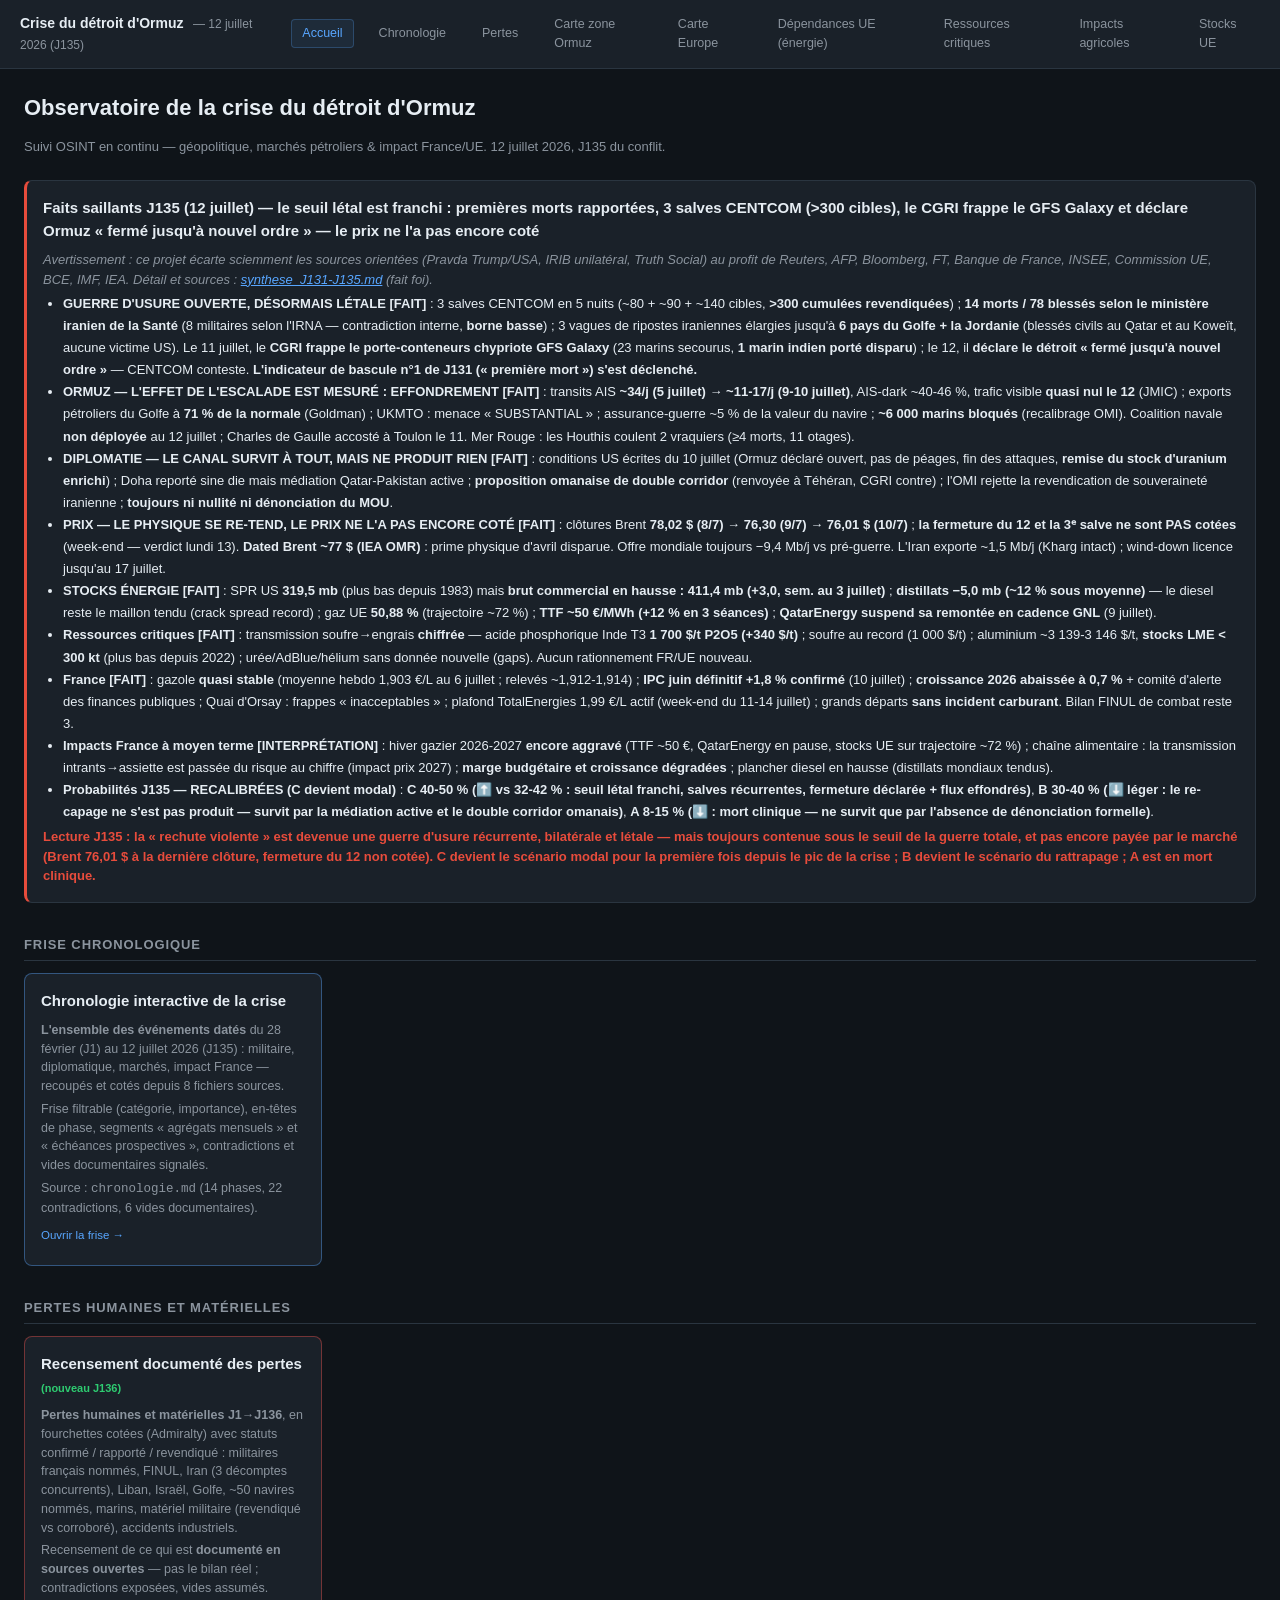
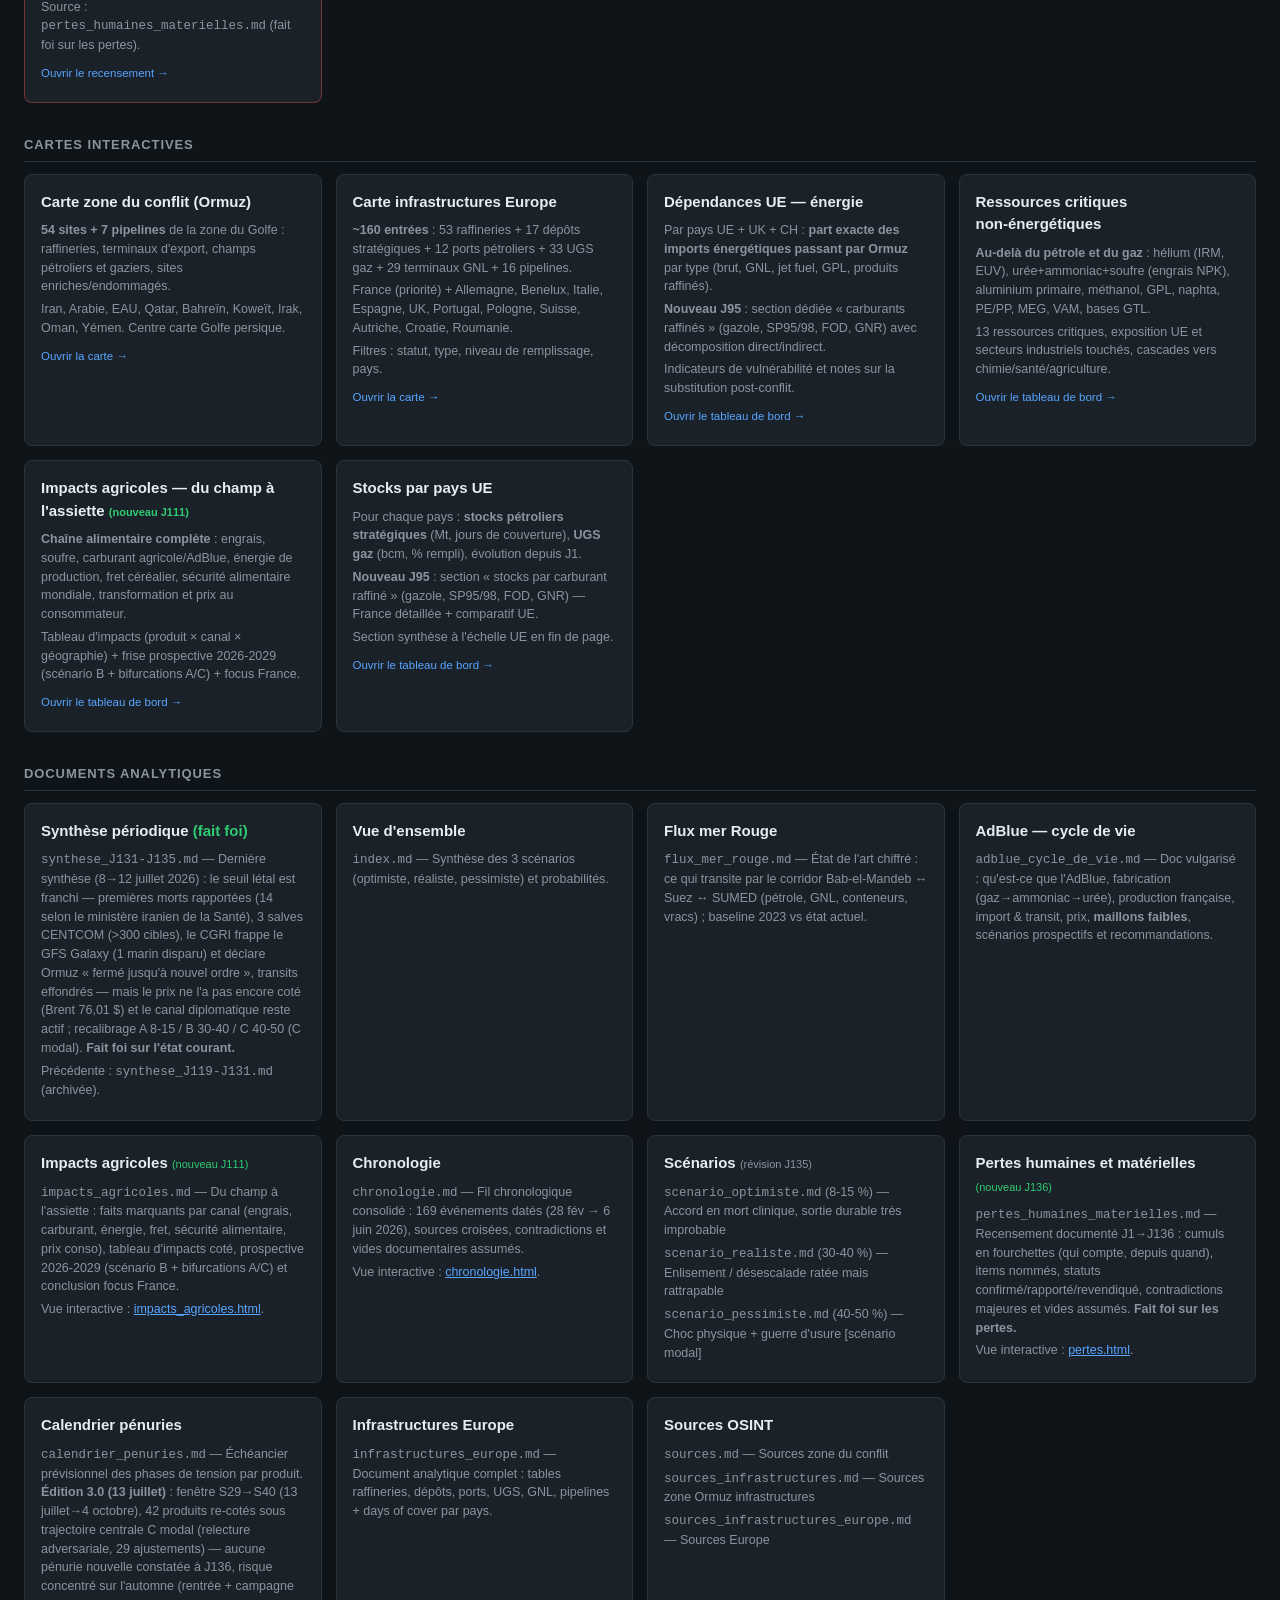
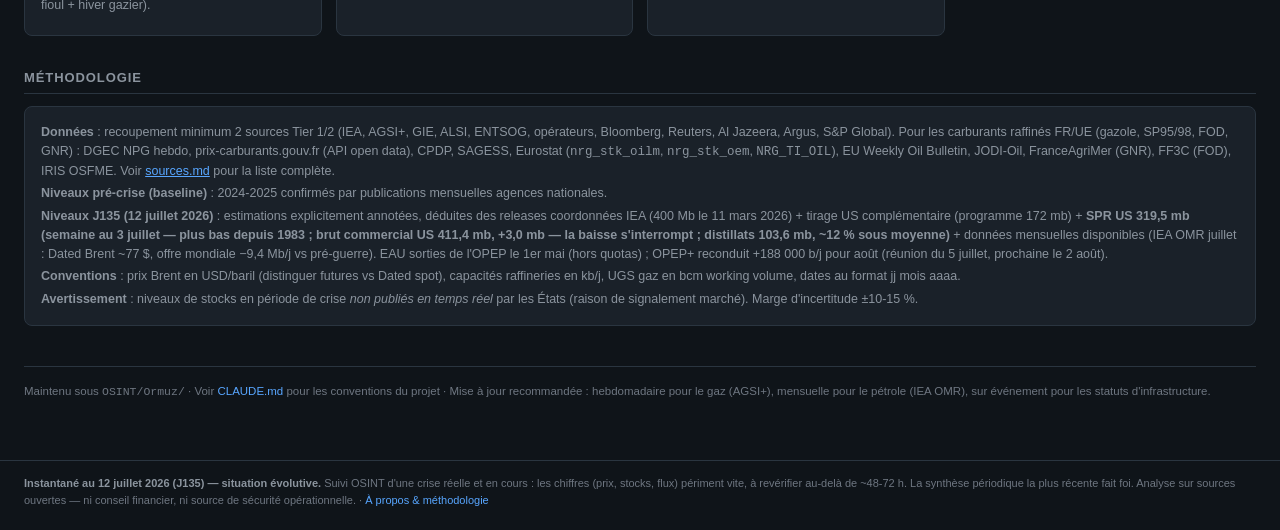
==== commit b79b0745: "Pertes humaines et matérielles : nouveau recensement documenté J1→J136 (fait foi sur les pertes) + v" ====
--- a/app/index.html
+++ b/app/index.html
@@ -53,6 +53,16 @@
       <p>Frise filtrable (catégorie, importance), en-têtes de phase, segments « agrégats mensuels » et « échéances prospectives », contradictions et vides documentaires signalés.</p>
       <p>Source : <code>chronologie.md</code> (14 phases, 22 contradictions, 6 vides documentaires).</p>
       <p style="color: var(--accent); margin-top: 10px; font-size: 11.5px;">Ouvrir la frise →</p>
+    </a>
+  </div>
+
+  <h2>Pertes humaines et matérielles</h2>
+  <div class="cards">
+    <a class="card linkcard" href="pertes.html" style="border-color: rgba(248,81,73,0.4);">
+      <h3>Recensement documenté des pertes <span style="color: var(--green, #2ecc71); font-size: 11px;">(nouveau J136)</span></h3>
+      <p><strong>Pertes humaines et matérielles J1→J136</strong>, en fourchettes cotées (Admiralty) avec statuts confirmé / rapporté / revendiqué : militaires français nommés, FINUL, Iran (3 décomptes concurrents), Liban, Israël, Golfe, ~50 navires nommés, marins, matériel militaire (revendiqué vs corroboré), accidents industriels.</p>
+      <p>Recensement de ce qui est <strong>documenté en sources ouvertes</strong> — pas le bilan réel ; contradictions exposées, vides assumés. Source : <code>pertes_humaines_materielles.md</code> (fait foi sur les pertes).</p>
+      <p style="color: var(--accent); margin-top: 10px; font-size: 11.5px;">Ouvrir le recensement →</p>
     </a>
   </div>
 
@@ -142,6 +152,11 @@
       <p><code>scenario_pessimiste.md</code> (40-50 %) — Choc physique + guerre d'usure [scénario modal]</p>
     </div>
     <div class="card">
+      <h3>Pertes humaines et matérielles <span style="color: var(--green, #2ecc71); font-weight: normal; font-size: 11px;">(nouveau J136)</span></h3>
+      <p><code>pertes_humaines_materielles.md</code> — Recensement documenté J1→J136 : cumuls en fourchettes (qui compte, depuis quand), items nommés, statuts confirmé/rapporté/revendiqué, contradictions majeures et vides assumés. <strong>Fait foi sur les pertes.</strong></p>
+      <p>Vue interactive : <a href="pertes.html" style="color: var(--accent);">pertes.html</a>.</p>
+    </div>
+    <div class="card">
       <h3>Calendrier pénuries</h3>
       <p><code>calendrier_penuries.md</code> — Échéancier prévisionnel des phases de tension par produit. <strong>Édition 3.0 (13 juillet)</strong> : fenêtre S29→S40 (13 juillet→4 octobre), 42 produits re-cotés sous trajectoire centrale C modal (relecture adversariale, 29 ajustements) — aucune pénurie nouvelle constatée à J136, risque concentré sur l'automne (rentrée + campagne fioul + hiver gazier).</p>
     </div>
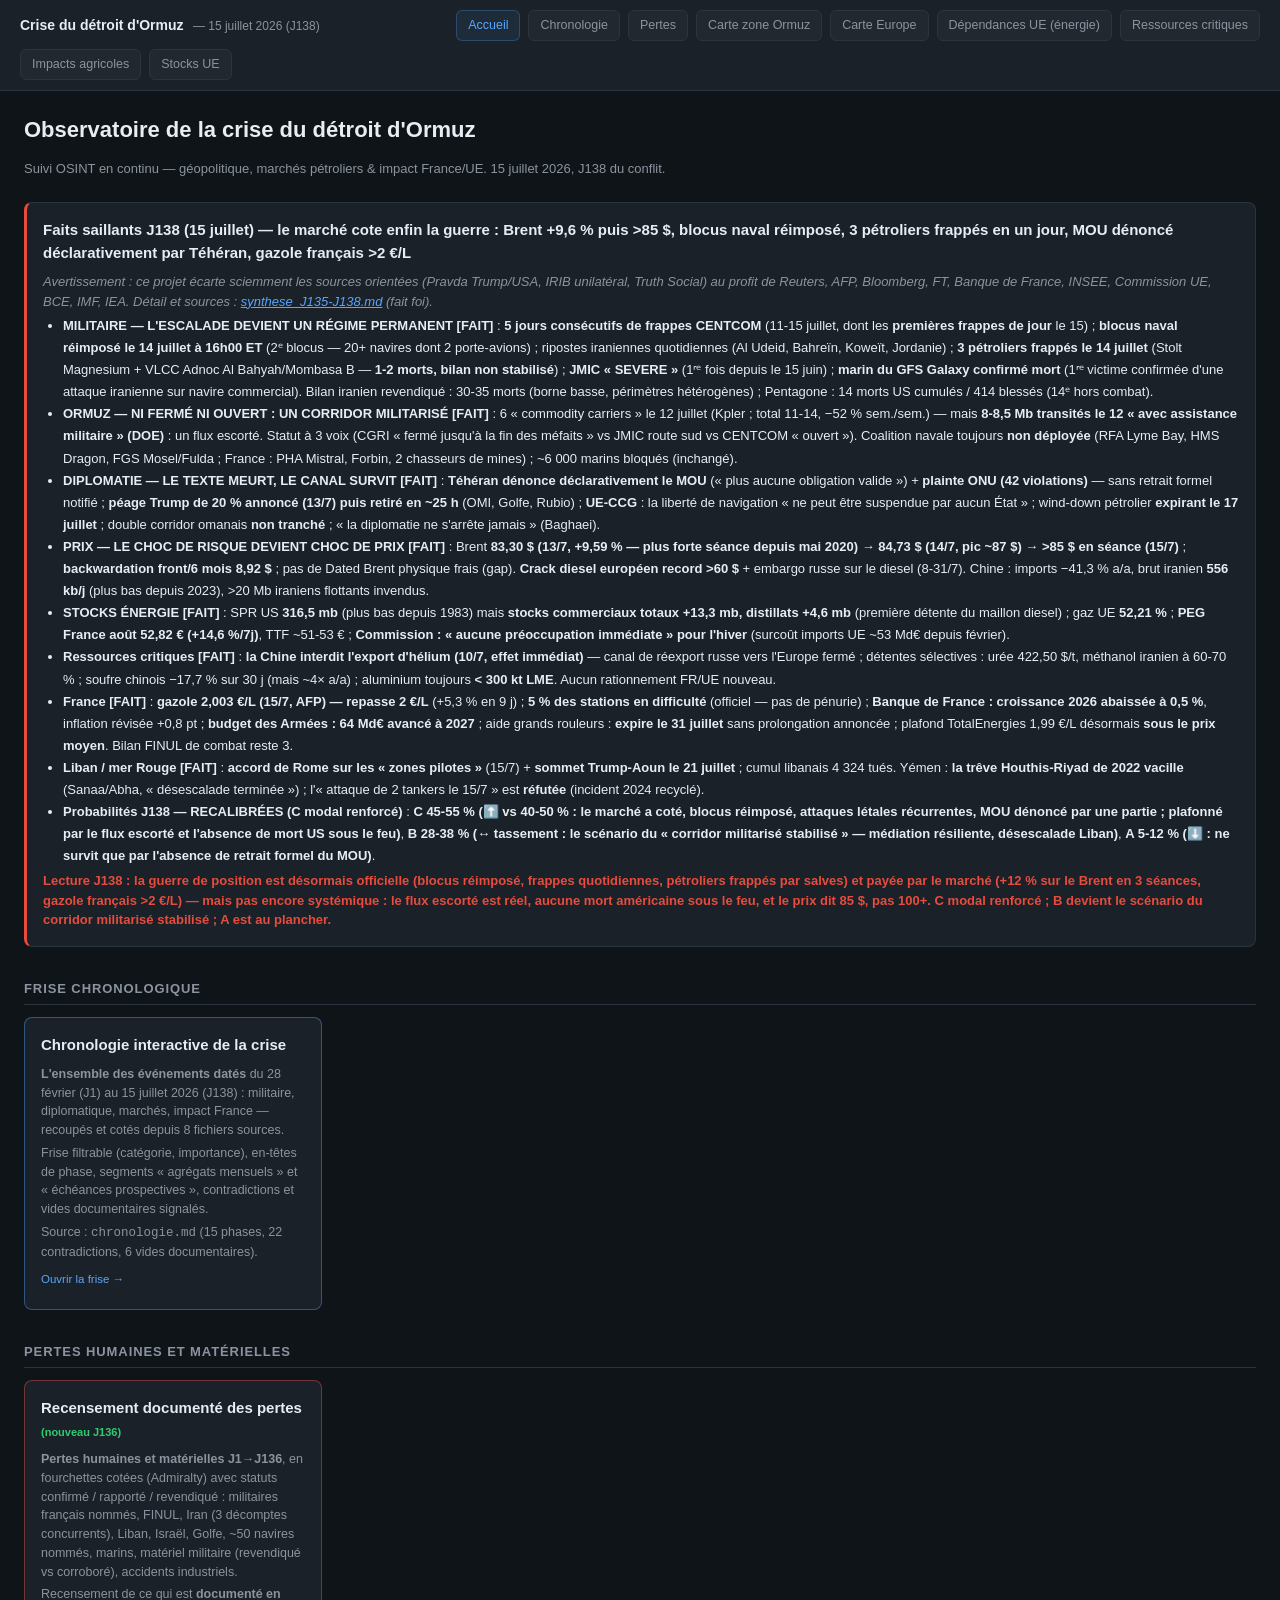
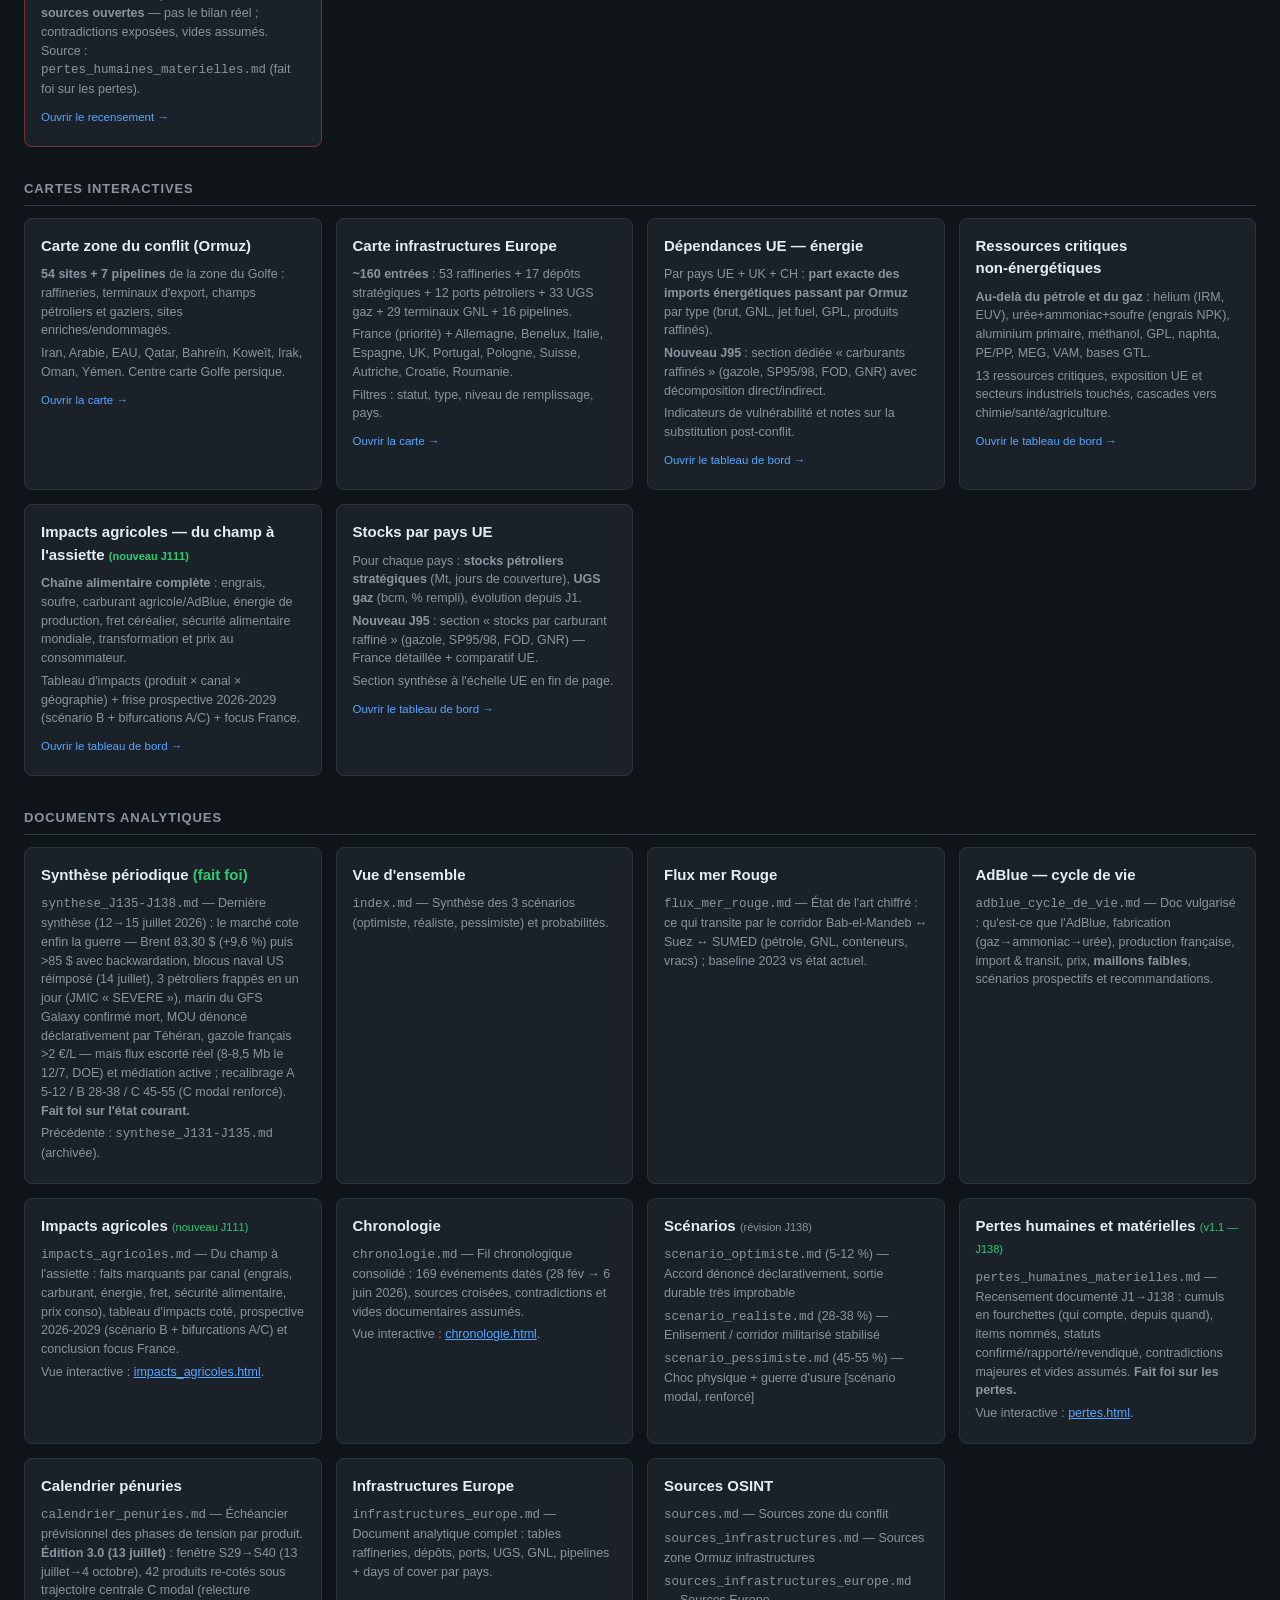
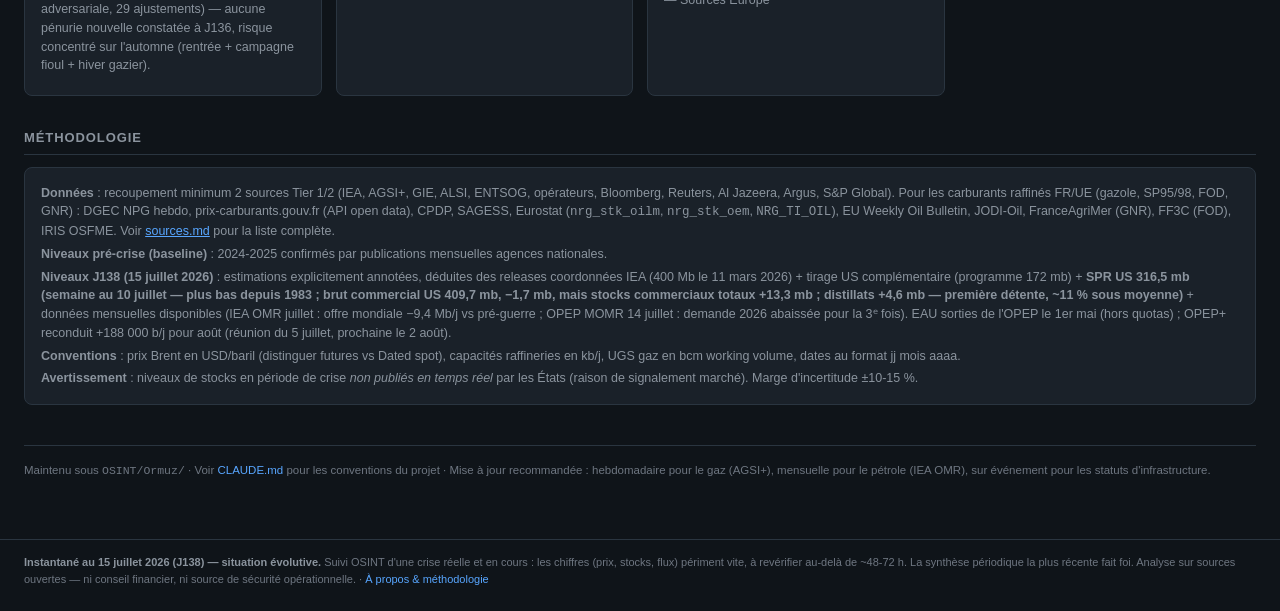
==== commit 7dbf2058: "MAJ J138 (15 juillet 2026) : le marché cote la guerre — Brent 83,30 $ (+9,6 %) puis >85 $, blocus na" ====
--- a/app/index.html
+++ b/app/index.html
@@ -3,7 +3,7 @@
 <head>
 <meta charset="UTF-8">
 <meta name="viewport" content="width=device-width, initial-scale=1.0">
-<title>Observatoire de la crise du détroit d'Ormuz — Impact France & UE (12 juillet 2026 / J135)</title>
+<title>Observatoire de la crise du détroit d'Ormuz — Impact France & UE (15 juillet 2026 / J138)</title>
 <meta name="description" content="Suivi OSINT de la crise du détroit d'Ormuz et de son impact France/UE : pétrole, gaz, inflation, prix à la pompe, scénarios. Analyse sur sources ouvertes, mise à jour en continu.">
 <meta name="keywords" content="détroit d'Ormuz, crise pétrolière, OSINT, impact France, prix carburant, gaz, inflation, Brent, Iran, géopolitique">
 <meta name="robots" content="index, follow">
@@ -26,32 +26,32 @@
 
 <main class="page">
   <h1>Observatoire de la crise du détroit d'Ormuz</h1>
-  <p class="subtitle">Suivi OSINT en continu — géopolitique, marchés pétroliers &amp; impact France/UE. 12 juillet 2026, J135 du conflit.</p>
+  <p class="subtitle">Suivi OSINT en continu — géopolitique, marchés pétroliers &amp; impact France/UE. 15 juillet 2026, J138 du conflit.</p>
 
   <div class="card" style="border-left: 3px solid #e74c3c; margin: 20px 0;">
-    <h3 style="margin-top: 0;">Faits saillants J135 (12 juillet) — le seuil létal est franchi : premières morts rapportées, 3 salves CENTCOM (>300 cibles), le CGRI frappe le GFS Galaxy et déclare Ormuz « fermé jusqu'à nouvel ordre » — le prix ne l'a pas encore coté</h3>
-    <p style="margin-top: 0; font-size: 13px; font-style: italic; color: var(--text-dim);">Avertissement : ce projet écarte sciemment les sources orientées (Pravda Trump/USA, IRIB unilatéral, Truth Social) au profit de Reuters, AFP, Bloomberg, FT, Banque de France, INSEE, Commission UE, BCE, IMF, IEA. Détail et sources : <a href="../docs/synthese_J131-J135.md" style="color: var(--accent);">synthese_J131-J135.md</a> (fait foi).</p>
+    <h3 style="margin-top: 0;">Faits saillants J138 (15 juillet) — le marché cote enfin la guerre : Brent +9,6 % puis >85 $, blocus naval réimposé, 3 pétroliers frappés en un jour, MOU dénoncé déclarativement par Téhéran, gazole français >2 €/L</h3>
+    <p style="margin-top: 0; font-size: 13px; font-style: italic; color: var(--text-dim);">Avertissement : ce projet écarte sciemment les sources orientées (Pravda Trump/USA, IRIB unilatéral, Truth Social) au profit de Reuters, AFP, Bloomberg, FT, Banque de France, INSEE, Commission UE, BCE, IMF, IEA. Détail et sources : <a href="../docs/synthese_J135-J138.md" style="color: var(--accent);">synthese_J135-J138.md</a> (fait foi).</p>
     <ul style="margin: 0; padding-left: 20px; line-height: 1.7; font-size: 13px;">
-      <li><strong>GUERRE D'USURE OUVERTE, DÉSORMAIS LÉTALE [FAIT]</strong> : 3 salves CENTCOM en 5 nuits (~80 + ~90 + ~140 cibles, <strong>>300 cumulées revendiquées</strong>) ; <strong>14 morts / 78 blessés selon le ministère iranien de la Santé</strong> (8 militaires selon l'IRNA — contradiction interne, <strong>borne basse</strong>) ; 3 vagues de ripostes iraniennes élargies jusqu'à <strong>6 pays du Golfe + la Jordanie</strong> (blessés civils au Qatar et au Koweït, aucune victime US). Le 11 juillet, le <strong>CGRI frappe le porte-conteneurs chypriote GFS Galaxy</strong> (23 marins secourus, <strong>1 marin indien porté disparu</strong>) ; le 12, il <strong>déclare le détroit « fermé jusqu'à nouvel ordre »</strong> — CENTCOM conteste. <strong>L'indicateur de bascule n°1 de J131 (« première mort ») s'est déclenché.</strong></li>
-      <li><strong>ORMUZ — L'EFFET DE L'ESCALADE EST MESURÉ : EFFONDREMENT [FAIT]</strong> : transits AIS <strong>~34/j (5 juillet) → ~11-17/j (9-10 juillet)</strong>, AIS-dark ~40-46 %, trafic visible <strong>quasi nul le 12</strong> (JMIC) ; exports pétroliers du Golfe à <strong>71 % de la normale</strong> (Goldman) ; UKMTO : menace « SUBSTANTIAL » ; assurance-guerre ~5 % de la valeur du navire ; <strong>~6 000 marins bloqués</strong> (recalibrage OMI). Coalition navale <strong>non déployée</strong> au 12 juillet ; Charles de Gaulle accosté à Toulon le 11. Mer Rouge : les Houthis coulent 2 vraquiers (≥4 morts, 11 otages).</li>
-      <li><strong>DIPLOMATIE — LE CANAL SURVIT À TOUT, MAIS NE PRODUIT RIEN [FAIT]</strong> : conditions US écrites du 10 juillet (Ormuz déclaré ouvert, pas de péages, fin des attaques, <strong>remise du stock d'uranium enrichi</strong>) ; Doha reporté sine die mais médiation Qatar-Pakistan active ; <strong>proposition omanaise de double corridor</strong> (renvoyée à Téhéran, CGRI contre) ; l'OMI rejette la revendication de souveraineté iranienne ; <strong>toujours ni nullité ni dénonciation du MOU</strong>.</li>
-      <li><strong>PRIX — LE PHYSIQUE SE RE-TEND, LE PRIX NE L'A PAS ENCORE COTÉ [FAIT]</strong> : clôtures Brent <strong>78,02 $ (8/7) → 76,30 (9/7) → 76,01 $ (10/7)</strong> ; <strong>la fermeture du 12 et la 3ᵉ salve ne sont PAS cotées</strong> (week-end — verdict lundi 13). <strong>Dated Brent ~77 $ (IEA OMR)</strong> : prime physique d'avril disparue. Offre mondiale toujours −9,4 Mb/j vs pré-guerre. L'Iran exporte ~1,5 Mb/j (Kharg intact) ; wind-down licence jusqu'au 17 juillet.</li>
-      <li><strong>STOCKS ÉNERGIE [FAIT]</strong> : SPR US <strong>319,5 mb</strong> (plus bas depuis 1983) mais <strong>brut commercial en hausse : 411,4 mb (+3,0, sem. au 3 juillet)</strong> ; <strong>distillats −5,0 mb (~12 % sous moyenne)</strong> — le diesel reste le maillon tendu (crack spread record) ; gaz UE <strong>50,88 %</strong> (trajectoire ~72 %) ; <strong>TTF ~50 €/MWh (+12 % en 3 séances)</strong> ; <strong>QatarEnergy suspend sa remontée en cadence GNL</strong> (9 juillet).</li>
-      <li><strong>Ressources critiques [FAIT]</strong> : transmission soufre→engrais <strong>chiffrée</strong> — acide phosphorique Inde T3 <strong>1 700 $/t P2O5 (+340 $/t)</strong> ; soufre au record (1 000 $/t) ; aluminium ~3 139-3 146 $/t, <strong>stocks LME < 300 kt</strong> (plus bas depuis 2022) ; urée/AdBlue/hélium sans donnée nouvelle (gaps). Aucun rationnement FR/UE nouveau.</li>
-      <li><strong>France [FAIT]</strong> : gazole <strong>quasi stable</strong> (moyenne hebdo 1,903 €/L au 6 juillet ; relevés ~1,912-1,914) ; <strong>IPC juin définitif +1,8 % confirmé</strong> (10 juillet) ; <strong>croissance 2026 abaissée à 0,7 %</strong> + comité d'alerte des finances publiques ; Quai d'Orsay : frappes « inacceptables » ; plafond TotalEnergies 1,99 €/L actif (week-end du 11-14 juillet) ; grands départs <strong>sans incident carburant</strong>. Bilan FINUL de combat reste 3.</li>
-      <li><strong>Impacts France à moyen terme [INTERPRÉTATION]</strong> : hiver gazier 2026-2027 <strong>encore aggravé</strong> (TTF ~50 €, QatarEnergy en pause, stocks UE sur trajectoire ~72 %) ; chaîne alimentaire : la transmission intrants→assiette est passée du risque au chiffre (impact prix 2027) ; <strong>marge budgétaire et croissance dégradées</strong> ; plancher diesel en hausse (distillats mondiaux tendus).</li>
-      <li><strong>Probabilités J135 — RECALIBRÉES (C devient modal)</strong> : <strong>C 40-50 % (⬆️ vs 32-42 % : seuil létal franchi, salves récurrentes, fermeture déclarée + flux effondrés)</strong>, <strong>B 30-40 % (⬇️ léger : le re-capage ne s'est pas produit — survit par la médiation active et le double corridor omanais)</strong>, <strong>A 8-15 % (⬇️ : mort clinique — ne survit que par l'absence de dénonciation formelle)</strong>.</li>
+      <li><strong>MILITAIRE — L'ESCALADE DEVIENT UN RÉGIME PERMANENT [FAIT]</strong> : <strong>5 jours consécutifs de frappes CENTCOM</strong> (11-15 juillet, dont les <strong>premières frappes de jour</strong> le 15) ; <strong>blocus naval réimposé le 14 juillet à 16h00 ET</strong> (2ᵉ blocus — 20+ navires dont 2 porte-avions) ; ripostes iraniennes quotidiennes (Al Udeid, Bahreïn, Koweït, Jordanie) ; <strong>3 pétroliers frappés le 14 juillet</strong> (Stolt Magnesium + VLCC Adnoc Al Bahyah/Mombasa B — <strong>1-2 morts, bilan non stabilisé</strong>) ; <strong>JMIC « SEVERE »</strong> (1ʳᵉ fois depuis le 15 juin) ; <strong>marin du GFS Galaxy confirmé mort</strong> (1ʳᵉ victime confirmée d'une attaque iranienne sur navire commercial). Bilan iranien revendiqué : 30-35 morts (borne basse, périmètres hétérogènes) ; Pentagone : 14 morts US cumulés / 414 blessés (14ᵉ hors combat).</li>
+      <li><strong>ORMUZ — NI FERMÉ NI OUVERT : UN CORRIDOR MILITARISÉ [FAIT]</strong> : 6 « commodity carriers » le 12 juillet (Kpler ; total 11-14, −52 % sem./sem.) — mais <strong>8-8,5 Mb transités le 12 « avec assistance militaire » (DOE)</strong> : un flux escorté. Statut à 3 voix (CGRI « fermé jusqu'à la fin des méfaits » vs JMIC route sud vs CENTCOM « ouvert »). Coalition navale toujours <strong>non déployée</strong> (RFA Lyme Bay, HMS Dragon, FGS Mosel/Fulda ; France : PHA Mistral, Forbin, 2 chasseurs de mines) ; ~6 000 marins bloqués (inchangé).</li>
+      <li><strong>DIPLOMATIE — LE TEXTE MEURT, LE CANAL SURVIT [FAIT]</strong> : <strong>Téhéran dénonce déclarativement le MOU</strong> (« plus aucune obligation valide ») + <strong>plainte ONU (42 violations)</strong> — sans retrait formel notifié ; <strong>péage Trump de 20 % annoncé (13/7) puis retiré en ~25 h</strong> (OMI, Golfe, Rubio) ; <strong>UE-CCG</strong> : la liberté de navigation « ne peut être suspendue par aucun État » ; wind-down pétrolier <strong>expirant le 17 juillet</strong> ; double corridor omanais <strong>non tranché</strong> ; « la diplomatie ne s'arrête jamais » (Baghaei).</li>
+      <li><strong>PRIX — LE CHOC DE RISQUE DEVIENT CHOC DE PRIX [FAIT]</strong> : Brent <strong>83,30 $ (13/7, +9,59 % — plus forte séance depuis mai 2020) → 84,73 $ (14/7, pic ~87 $) → >85 $ en séance (15/7)</strong> ; <strong>backwardation front/6 mois 8,92 $</strong> ; pas de Dated Brent physique frais (gap). <strong>Crack diesel européen record >60 $</strong> + embargo russe sur le diesel (8-31/7). Chine : imports −41,3 % a/a, brut iranien <strong>556 kb/j</strong> (plus bas depuis 2023), >20 Mb iraniens flottants invendus.</li>
+      <li><strong>STOCKS ÉNERGIE [FAIT]</strong> : SPR US <strong>316,5 mb</strong> (plus bas depuis 1983) mais <strong>stocks commerciaux totaux +13,3 mb, distillats +4,6 mb</strong> (première détente du maillon diesel) ; gaz UE <strong>52,21 %</strong> ; <strong>PEG France août 52,82 € (+14,6 %/7j)</strong>, TTF ~51-53 € ; <strong>Commission : « aucune préoccupation immédiate » pour l'hiver</strong> (surcoût imports UE ~53 Md€ depuis février).</li>
+      <li><strong>Ressources critiques [FAIT]</strong> : <strong>la Chine interdit l'export d'hélium (10/7, effet immédiat)</strong> — canal de réexport russe vers l'Europe fermé ; détentes sélectives : urée 422,50 $/t, méthanol iranien à 60-70 % ; soufre chinois −17,7 % sur 30 j (mais ~4× a/a) ; aluminium toujours <strong>< 300 kt LME</strong>. Aucun rationnement FR/UE nouveau.</li>
+      <li><strong>France [FAIT]</strong> : <strong>gazole 2,003 €/L (15/7, AFP) — repasse 2 €/L</strong> (+5,3 % en 9 j) ; <strong>5 % des stations en difficulté</strong> (officiel — pas de pénurie) ; <strong>Banque de France : croissance 2026 abaissée à 0,5 %</strong>, inflation révisée +0,8 pt ; <strong>budget des Armées : 64 Md€ avancé à 2027</strong> ; aide grands rouleurs : <strong>expire le 31 juillet</strong> sans prolongation annoncée ; plafond TotalEnergies 1,99 €/L désormais <strong>sous le prix moyen</strong>. Bilan FINUL de combat reste 3.</li>
+      <li><strong>Liban / mer Rouge [FAIT]</strong> : <strong>accord de Rome sur les « zones pilotes »</strong> (15/7) + <strong>sommet Trump-Aoun le 21 juillet</strong> ; cumul libanais 4 324 tués. Yémen : <strong>la trêve Houthis-Riyad de 2022 vacille</strong> (Sanaa/Abha, « désescalade terminée ») ; l'« attaque de 2 tankers le 15/7 » est <strong>réfutée</strong> (incident 2024 recyclé).</li>
+      <li><strong>Probabilités J138 — RECALIBRÉES (C modal renforcé)</strong> : <strong>C 45-55 % (⬆️ vs 40-50 % : le marché a coté, blocus réimposé, attaques létales récurrentes, MOU dénoncé par une partie ; plafonné par le flux escorté et l'absence de mort US sous le feu)</strong>, <strong>B 28-38 % (↔️ tassement : le scénario du « corridor militarisé stabilisé » — médiation résiliente, désescalade Liban)</strong>, <strong>A 5-12 % (⬇️ : ne survit que par l'absence de retrait formel du MOU)</strong>.</li>
     </ul>
-    <p style="margin-bottom: 0; font-size: 13px; font-weight: bold; color: var(--red, #e74c3c);">Lecture J135 : la « rechute violente » est devenue une guerre d'usure récurrente, bilatérale et létale — mais toujours contenue sous le seuil de la guerre totale, et pas encore payée par le marché (Brent 76,01 $ à la dernière clôture, fermeture du 12 non cotée). C devient le scénario modal pour la première fois depuis le pic de la crise ; B devient le scénario du rattrapage ; A est en mort clinique.</p>
+    <p style="margin-bottom: 0; font-size: 13px; font-weight: bold; color: var(--red, #e74c3c);">Lecture J138 : la guerre de position est désormais officielle (blocus réimposé, frappes quotidiennes, pétroliers frappés par salves) et payée par le marché (+12 % sur le Brent en 3 séances, gazole français >2 €/L) — mais pas encore systémique : le flux escorté est réel, aucune mort américaine sous le feu, et le prix dit 85 $, pas 100+. C modal renforcé ; B devient le scénario du corridor militarisé stabilisé ; A est au plancher.</p>
   </div>
 
   <h2>Frise chronologique</h2>
   <div class="cards">
     <a class="card linkcard" href="chronologie.html" style="border-color: rgba(88,166,255,0.4);">
       <h3>Chronologie interactive de la crise</h3>
-      <p><strong>L'ensemble des événements datés</strong> du 28 février (J1) au 12 juillet 2026 (J135) : militaire, diplomatique, marchés, impact France — recoupés et cotés depuis 8 fichiers sources.</p>
+      <p><strong>L'ensemble des événements datés</strong> du 28 février (J1) au 15 juillet 2026 (J138) : militaire, diplomatique, marchés, impact France — recoupés et cotés depuis 8 fichiers sources.</p>
       <p>Frise filtrable (catégorie, importance), en-têtes de phase, segments « agrégats mensuels » et « échéances prospectives », contradictions et vides documentaires signalés.</p>
-      <p>Source : <code>chronologie.md</code> (14 phases, 22 contradictions, 6 vides documentaires).</p>
+      <p>Source : <code>chronologie.md</code> (15 phases, 22 contradictions, 6 vides documentaires).</p>
       <p style="color: var(--accent); margin-top: 10px; font-size: 11.5px;">Ouvrir la frise →</p>
     </a>
   </div>
@@ -120,8 +120,8 @@
   <div class="cards">
     <div class="card">
       <h3>Synthèse périodique <span style="color: var(--green, #2ecc71);">(fait foi)</span></h3>
-      <p><code>synthese_J131-J135.md</code> — Dernière synthèse (8→12 juillet 2026) : le seuil létal est franchi — premières morts rapportées (14 selon le ministère iranien de la Santé), 3 salves CENTCOM (>300 cibles), le CGRI frappe le GFS Galaxy (1 marin disparu) et déclare Ormuz « fermé jusqu'à nouvel ordre », transits effondrés — mais le prix ne l'a pas encore coté (Brent 76,01 $) et le canal diplomatique reste actif ; recalibrage A 8-15 / B 30-40 / C 40-50 (C modal). <strong>Fait foi sur l'état courant.</strong></p>
-      <p>Précédente : <code>synthese_J119-J131.md</code> (archivée).</p>
+      <p><code>synthese_J135-J138.md</code> — Dernière synthèse (12→15 juillet 2026) : le marché cote enfin la guerre — Brent 83,30 $ (+9,6 %) puis >85 $ avec backwardation, blocus naval US réimposé (14 juillet), 3 pétroliers frappés en un jour (JMIC « SEVERE »), marin du GFS Galaxy confirmé mort, MOU dénoncé déclarativement par Téhéran, gazole français >2 €/L — mais flux escorté réel (8-8,5 Mb le 12/7, DOE) et médiation active ; recalibrage A 5-12 / B 28-38 / C 45-55 (C modal renforcé). <strong>Fait foi sur l'état courant.</strong></p>
+      <p>Précédente : <code>synthese_J131-J135.md</code> (archivée).</p>
     </div>
     <div class="card">
       <h3>Vue d'ensemble</h3>
@@ -146,14 +146,14 @@
       <p>Vue interactive : <a href="chronologie.html" style="color: var(--accent);">chronologie.html</a>.</p>
     </div>
     <div class="card">
-      <h3>Scénarios <span style="color: var(--text-dim); font-weight: normal; font-size: 11px;">(révision J135)</span></h3>
-      <p><code>scenario_optimiste.md</code> (8-15 %) — Accord en mort clinique, sortie durable très improbable</p>
-      <p><code>scenario_realiste.md</code> (30-40 %) — Enlisement / désescalade ratée mais rattrapable</p>
-      <p><code>scenario_pessimiste.md</code> (40-50 %) — Choc physique + guerre d'usure [scénario modal]</p>
+      <h3>Scénarios <span style="color: var(--text-dim); font-weight: normal; font-size: 11px;">(révision J138)</span></h3>
+      <p><code>scenario_optimiste.md</code> (5-12 %) — Accord dénoncé déclarativement, sortie durable très improbable</p>
+      <p><code>scenario_realiste.md</code> (28-38 %) — Enlisement / corridor militarisé stabilisé</p>
+      <p><code>scenario_pessimiste.md</code> (45-55 %) — Choc physique + guerre d'usure [scénario modal, renforcé]</p>
     </div>
     <div class="card">
-      <h3>Pertes humaines et matérielles <span style="color: var(--green, #2ecc71); font-weight: normal; font-size: 11px;">(nouveau J136)</span></h3>
-      <p><code>pertes_humaines_materielles.md</code> — Recensement documenté J1→J136 : cumuls en fourchettes (qui compte, depuis quand), items nommés, statuts confirmé/rapporté/revendiqué, contradictions majeures et vides assumés. <strong>Fait foi sur les pertes.</strong></p>
+      <h3>Pertes humaines et matérielles <span style="color: var(--green, #2ecc71); font-weight: normal; font-size: 11px;">(v1.1 — J138)</span></h3>
+      <p><code>pertes_humaines_materielles.md</code> — Recensement documenté J1→J138 : cumuls en fourchettes (qui compte, depuis quand), items nommés, statuts confirmé/rapporté/revendiqué, contradictions majeures et vides assumés. <strong>Fait foi sur les pertes.</strong></p>
       <p>Vue interactive : <a href="pertes.html" style="color: var(--accent);">pertes.html</a>.</p>
     </div>
     <div class="card">
@@ -176,7 +176,7 @@
   <div class="card">
     <p style="margin-top: 0;"><strong>Données</strong> : recoupement minimum 2 sources Tier 1/2 (IEA, AGSI+, GIE, ALSI, ENTSOG, opérateurs, Bloomberg, Reuters, Al Jazeera, Argus, S&amp;P Global). Pour les carburants raffinés FR/UE (gazole, SP95/98, FOD, GNR) : DGEC NPG hebdo, prix-carburants.gouv.fr (API open data), CPDP, SAGESS, Eurostat (<code>nrg_stk_oilm</code>, <code>nrg_stk_oem</code>, <code>NRG_TI_OIL</code>), EU Weekly Oil Bulletin, JODI-Oil, FranceAgriMer (GNR), FF3C (FOD), IRIS OSFME. Voir <a href="../docs/sources.md" style="color: var(--accent);">sources.md</a> pour la liste complète.</p>
     <p><strong>Niveaux pré-crise (baseline)</strong> : 2024-2025 confirmés par publications mensuelles agences nationales.</p>
-    <p><strong>Niveaux J135 (12 juillet 2026)</strong> : estimations explicitement annotées, déduites des releases coordonnées IEA (400 Mb le 11 mars 2026) + tirage US complémentaire (programme 172 mb) + <strong>SPR US 319,5 mb (semaine au 3 juillet — plus bas depuis 1983 ; brut commercial US 411,4 mb, +3,0 mb — la baisse s'interrompt ; distillats 103,6 mb, ~12 % sous moyenne)</strong> + données mensuelles disponibles (IEA OMR juillet : Dated Brent ~77 $, offre mondiale −9,4 Mb/j vs pré-guerre). EAU sorties de l'OPEP le 1er mai (hors quotas) ; OPEP+ reconduit +188 000 b/j pour août (réunion du 5 juillet, prochaine le 2 août).</p>
+    <p><strong>Niveaux J138 (15 juillet 2026)</strong> : estimations explicitement annotées, déduites des releases coordonnées IEA (400 Mb le 11 mars 2026) + tirage US complémentaire (programme 172 mb) + <strong>SPR US 316,5 mb (semaine au 10 juillet — plus bas depuis 1983 ; brut commercial US 409,7 mb, −1,7 mb, mais stocks commerciaux totaux +13,3 mb ; distillats +4,6 mb — première détente, ~11 % sous moyenne)</strong> + données mensuelles disponibles (IEA OMR juillet : offre mondiale −9,4 Mb/j vs pré-guerre ; OPEP MOMR 14 juillet : demande 2026 abaissée pour la 3ᵉ fois). EAU sorties de l'OPEP le 1er mai (hors quotas) ; OPEP+ reconduit +188 000 b/j pour août (réunion du 5 juillet, prochaine le 2 août).</p>
     <p><strong>Conventions</strong> : prix Brent en USD/baril (distinguer futures vs Dated spot), capacités raffineries en kb/j, UGS gaz en bcm working volume, dates au format jj mois aaaa.</p>
     <p style="margin-bottom: 0;"><strong>Avertissement</strong> : niveaux de stocks en période de crise <em>non publiés en temps réel</em> par les États (raison de signalement marché). Marge d'incertitude ±10-15 %.</p>
   </div>
--- a/app/styles_common.css
+++ b/app/styles_common.css
@@ -18,6 +18,7 @@
 }
 
 * { box-sizing: border-box; }
+img { max-width: 100%; height: auto; }
 html, body {
   margin: 0; padding: 0;
   font-family: -apple-system, BlinkMacSystemFont, "Segoe UI", Roboto, "Helvetica Neue", sans-serif;
@@ -35,7 +36,9 @@
   display: block;
   position: sticky;
   top: 0;
-  z-index: 100;
+  /* Au-dessus des panes/contrôles Leaflet (~1000) et des panneaux latéraux des cartes
+     (1100/1200), sinon le menu hamburger se déroule derrière eux. */
+  z-index: 1300;
 }
 site-footer {
   display: block;
@@ -43,7 +46,8 @@
 .topbar {
   display: flex;
   align-items: center;
-  gap: 14px;
+  flex-wrap: wrap;
+  gap: 8px;
   padding: 10px 20px;
   background: var(--panel);
   border-bottom: 1px solid var(--border);
@@ -60,25 +64,32 @@
   font-size: 12px;
   margin-left: 6px;
 }
+/* Liens de nav en boutons visibles (même idiome que les chips/boutons des dashboards) :
+   fond + bordure au repos pour l'affordance, accent au survol. */
 .topbar a {
   color: var(--text-dim);
   text-decoration: none;
   font-size: 12.5px;
-  padding: 4px 10px;
-  border-radius: 4px;
-  border: 1px solid transparent;
+  padding: 5px 11px;
+  border-radius: 6px;
+  border: 1px solid var(--border);
+  background: rgba(255,255,255,0.03);
   transition: all 0.12s;
 }
 .topbar a:hover {
   color: var(--text);
-  background: rgba(255,255,255,0.04);
-  border-color: var(--border);
+  background: rgba(255,255,255,0.08);
+  border-color: var(--accent);
 }
 .topbar a.active {
   color: var(--accent);
   background: rgba(88,166,255,0.08);
   border-color: rgba(88,166,255,0.25);
 }
+/* Menu hamburger : bouton masqué sur desktop ; display:contents rend les liens
+   enfants flex directs de .topbar (aucun changement de rendu au-dessus de 700 px). */
+.nav-burger { display: none; }
+.topbar .nav-links { display: contents; }
 
 /* === Layout principal === */
 .page {
@@ -319,8 +330,48 @@
 /* Mobile */
 @media (max-width: 700px) {
   .page { padding: 14px 14px 40px; }
-  .topbar { padding: 8px 14px; gap: 8px; flex-wrap: wrap; }
-  .topbar a { font-size: 11.5px; padding: 3px 7px; }
+  .topbar { padding: 8px 14px; gap: 8px; flex-wrap: wrap; position: relative; }
+  .topbar .brand .crisis { display: block; margin-left: 0; }
+  .topbar a { font-size: 11.5px; padding: 6px 10px; }
+  /* Hamburger : liens repliés dans un panneau en surimpression sous la barre */
+  .nav-burger {
+    display: block;
+    background: none;
+    color: var(--text);
+    border: 1px solid var(--border);
+    border-radius: 4px;
+    font-size: 16px;
+    line-height: 1;
+    padding: 7px 10px;
+    cursor: pointer;
+  }
+  .topbar .nav-links { display: none; }
+  .topbar .nav-links.open {
+    display: block;
+    position: absolute;
+    top: 100%;
+    left: 0;
+    right: 0;
+    background: var(--panel);
+    border-bottom: 1px solid var(--border);
+    padding: 6px 14px 10px;
+    box-shadow: 0 10px 24px rgba(0,0,0,0.45);
+  }
+  .topbar .nav-links.open a { display: block; font-size: 13px; padding: 9px 10px; }
+  .cards { grid-template-columns: 1fr; }
+  .metric-row { grid-template-columns: 90px 1fr 40px; gap: 6px 8px; }
+  .metric-row .v { overflow-wrap: anywhere; }
+  .summary-grid { grid-template-columns: repeat(auto-fit, minmax(140px, 1fr)); }
+  .country-card .country-header { flex-wrap: wrap; gap: 4px 8px; }
+}
+
+/* Ultra-mobile */
+@media (max-width: 430px) {
+  .page h1 { font-size: 19px; }
+  .summary-grid { grid-template-columns: 1fr; }
+  table { font-size: 11.5px; }
+  table th, table td { padding: 6px 7px; }
+  .country-card .country-risk, table .pill, .summary-stat .l { font-size: 11.5px; }
 }
 
 /* === Bandeau de cadrage (as-of / situation évolutive) === */
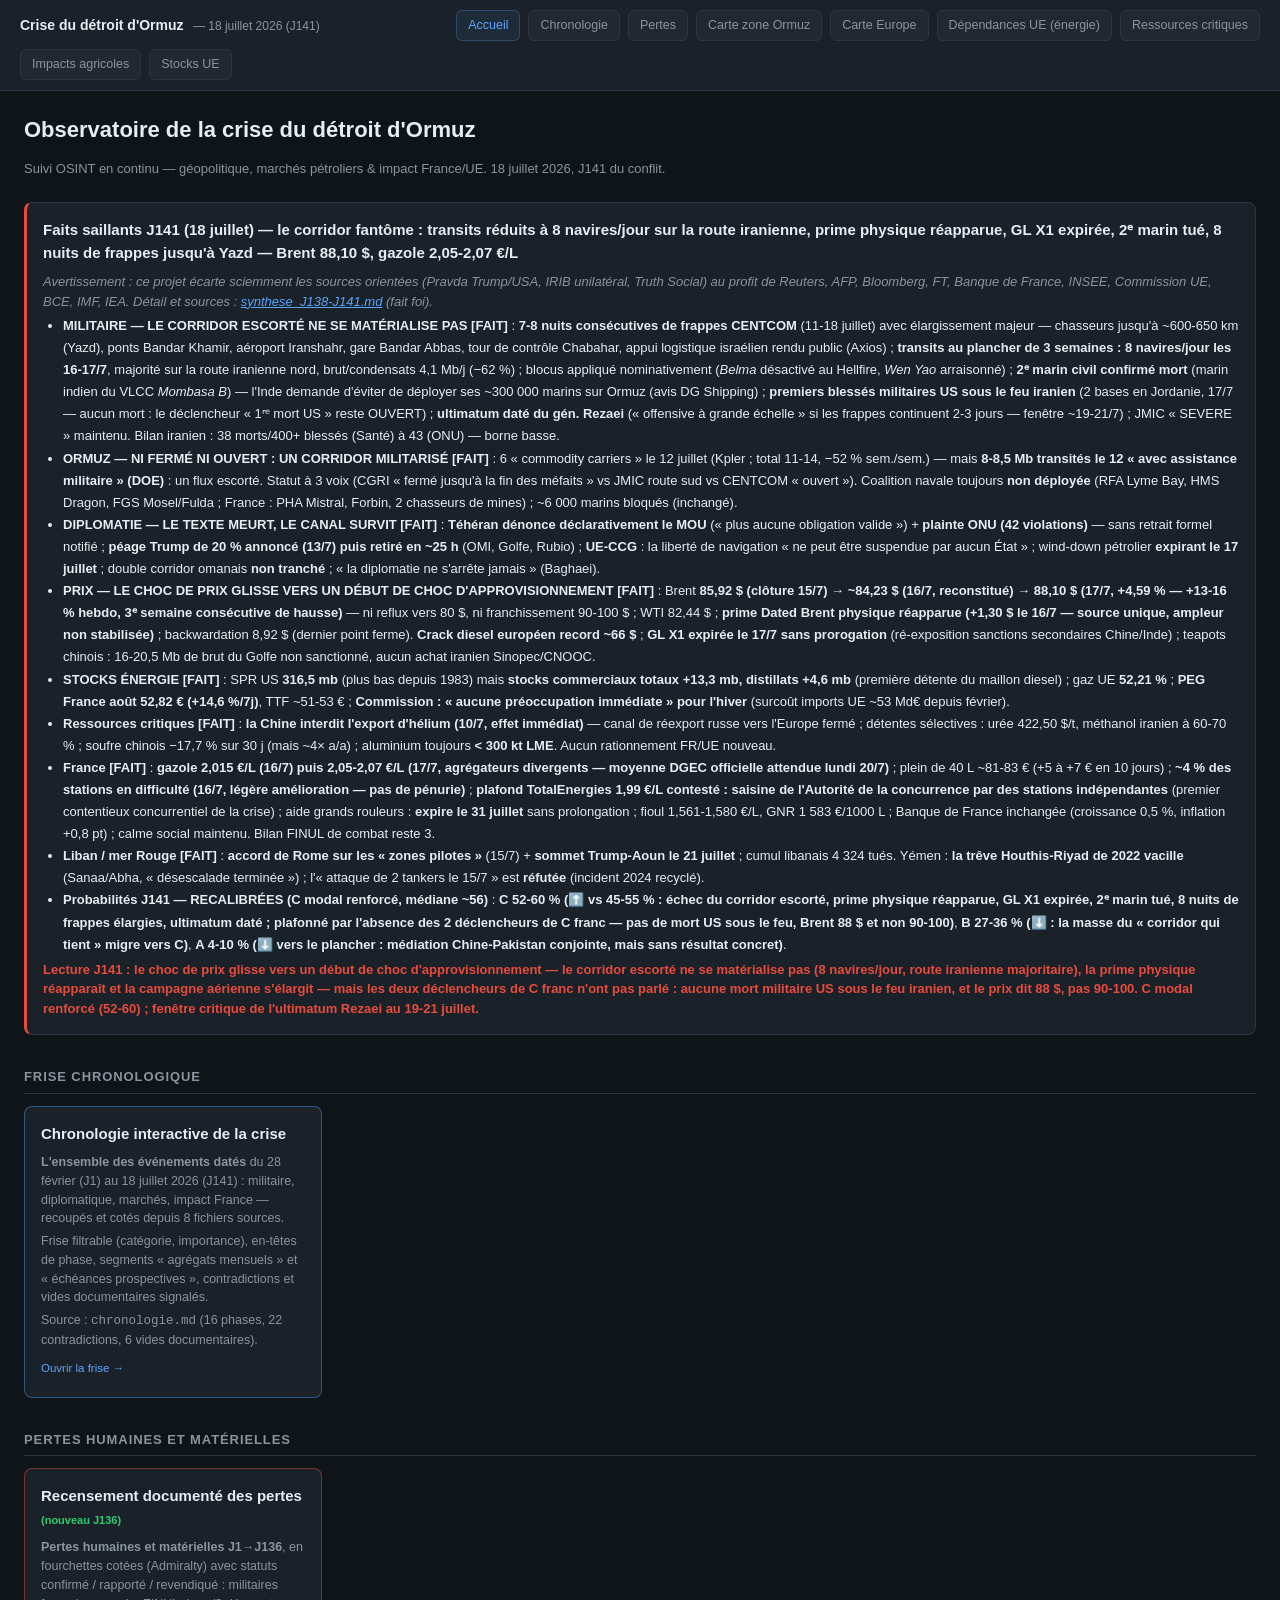
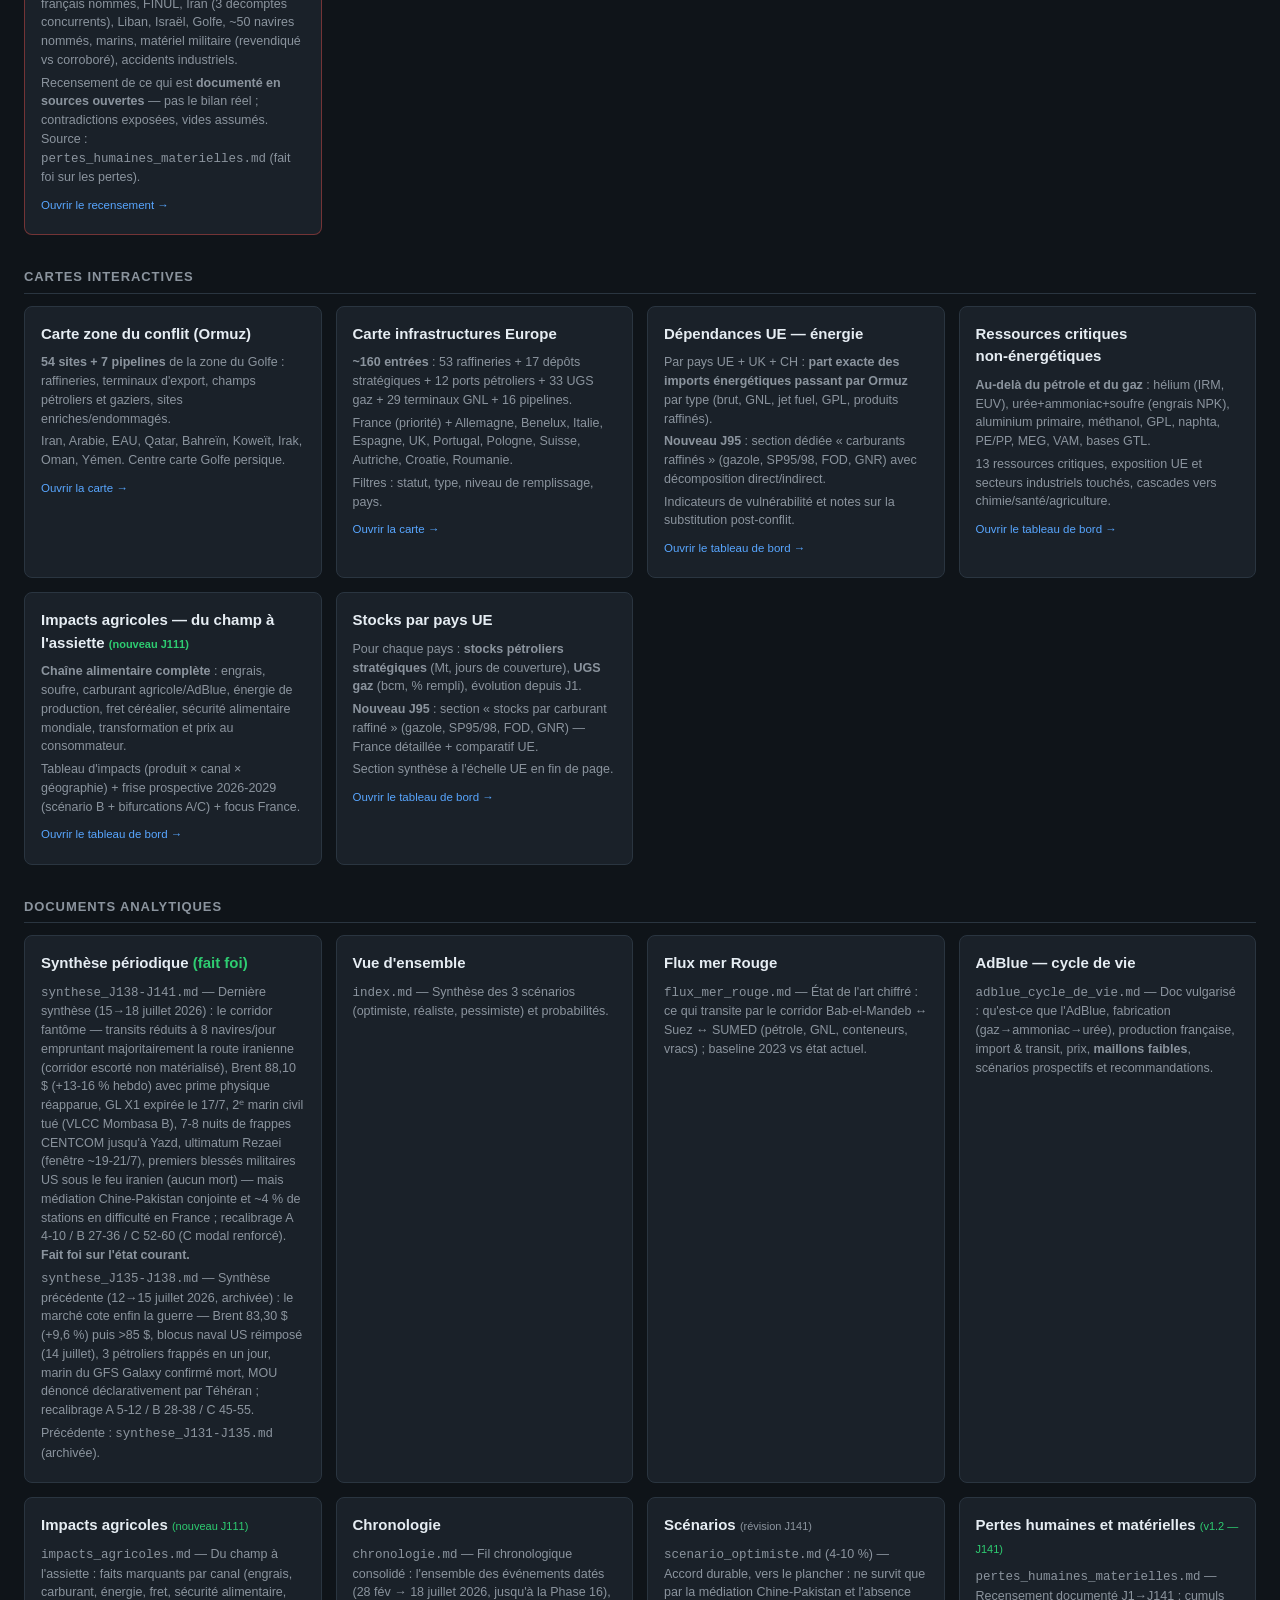
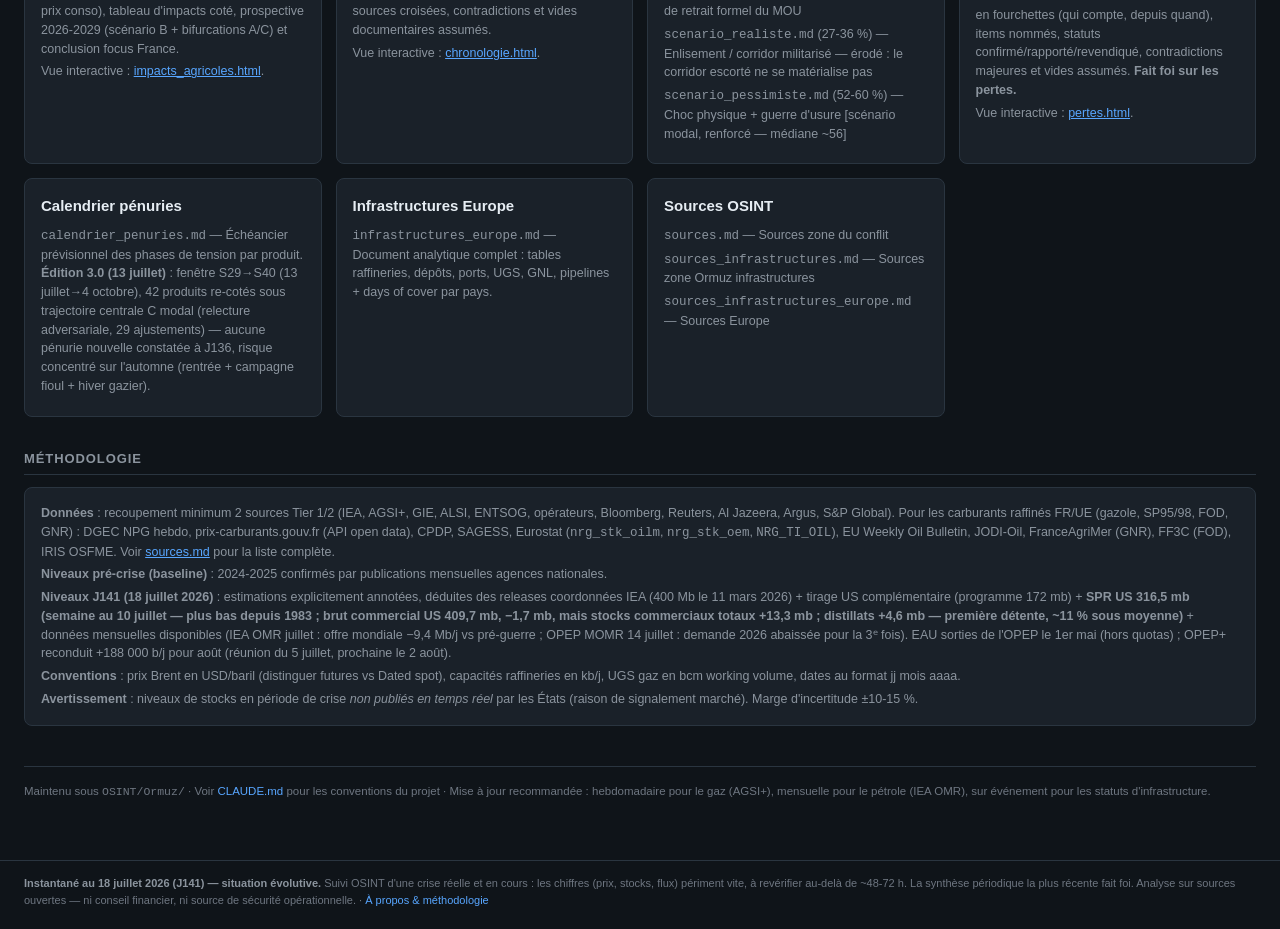
==== commit 6124dff7: "MAJ J141 (18 juillet 2026) : le corridor fantôme — corridor escorté non matérialisé (8 navires/j, ro" ====
--- a/app/index.html
+++ b/app/index.html
@@ -3,7 +3,7 @@
 <head>
 <meta charset="UTF-8">
 <meta name="viewport" content="width=device-width, initial-scale=1.0">
-<title>Observatoire de la crise du détroit d'Ormuz — Impact France & UE (15 juillet 2026 / J138)</title>
+<title>Observatoire de la crise du détroit d'Ormuz — Impact France & UE (18 juillet 2026 / J141)</title>
 <meta name="description" content="Suivi OSINT de la crise du détroit d'Ormuz et de son impact France/UE : pétrole, gaz, inflation, prix à la pompe, scénarios. Analyse sur sources ouvertes, mise à jour en continu.">
 <meta name="keywords" content="détroit d'Ormuz, crise pétrolière, OSINT, impact France, prix carburant, gaz, inflation, Brent, Iran, géopolitique">
 <meta name="robots" content="index, follow">
@@ -26,32 +26,32 @@
 
 <main class="page">
   <h1>Observatoire de la crise du détroit d'Ormuz</h1>
-  <p class="subtitle">Suivi OSINT en continu — géopolitique, marchés pétroliers &amp; impact France/UE. 15 juillet 2026, J138 du conflit.</p>
+  <p class="subtitle">Suivi OSINT en continu — géopolitique, marchés pétroliers &amp; impact France/UE. 18 juillet 2026, J141 du conflit.</p>
 
   <div class="card" style="border-left: 3px solid #e74c3c; margin: 20px 0;">
-    <h3 style="margin-top: 0;">Faits saillants J138 (15 juillet) — le marché cote enfin la guerre : Brent +9,6 % puis >85 $, blocus naval réimposé, 3 pétroliers frappés en un jour, MOU dénoncé déclarativement par Téhéran, gazole français >2 €/L</h3>
-    <p style="margin-top: 0; font-size: 13px; font-style: italic; color: var(--text-dim);">Avertissement : ce projet écarte sciemment les sources orientées (Pravda Trump/USA, IRIB unilatéral, Truth Social) au profit de Reuters, AFP, Bloomberg, FT, Banque de France, INSEE, Commission UE, BCE, IMF, IEA. Détail et sources : <a href="../docs/synthese_J135-J138.md" style="color: var(--accent);">synthese_J135-J138.md</a> (fait foi).</p>
+    <h3 style="margin-top: 0;">Faits saillants J141 (18 juillet) — le corridor fantôme : transits réduits à 8 navires/jour sur la route iranienne, prime physique réapparue, GL X1 expirée, 2ᵉ marin tué, 8 nuits de frappes jusqu'à Yazd — Brent 88,10 $, gazole 2,05-2,07 €/L</h3>
+    <p style="margin-top: 0; font-size: 13px; font-style: italic; color: var(--text-dim);">Avertissement : ce projet écarte sciemment les sources orientées (Pravda Trump/USA, IRIB unilatéral, Truth Social) au profit de Reuters, AFP, Bloomberg, FT, Banque de France, INSEE, Commission UE, BCE, IMF, IEA. Détail et sources : <a href="../docs/synthese_J138-J141.md" style="color: var(--accent);">synthese_J138-J141.md</a> (fait foi).</p>
     <ul style="margin: 0; padding-left: 20px; line-height: 1.7; font-size: 13px;">
-      <li><strong>MILITAIRE — L'ESCALADE DEVIENT UN RÉGIME PERMANENT [FAIT]</strong> : <strong>5 jours consécutifs de frappes CENTCOM</strong> (11-15 juillet, dont les <strong>premières frappes de jour</strong> le 15) ; <strong>blocus naval réimposé le 14 juillet à 16h00 ET</strong> (2ᵉ blocus — 20+ navires dont 2 porte-avions) ; ripostes iraniennes quotidiennes (Al Udeid, Bahreïn, Koweït, Jordanie) ; <strong>3 pétroliers frappés le 14 juillet</strong> (Stolt Magnesium + VLCC Adnoc Al Bahyah/Mombasa B — <strong>1-2 morts, bilan non stabilisé</strong>) ; <strong>JMIC « SEVERE »</strong> (1ʳᵉ fois depuis le 15 juin) ; <strong>marin du GFS Galaxy confirmé mort</strong> (1ʳᵉ victime confirmée d'une attaque iranienne sur navire commercial). Bilan iranien revendiqué : 30-35 morts (borne basse, périmètres hétérogènes) ; Pentagone : 14 morts US cumulés / 414 blessés (14ᵉ hors combat).</li>
+      <li><strong>MILITAIRE — LE CORRIDOR ESCORTÉ NE SE MATÉRIALISE PAS [FAIT]</strong> : <strong>7-8 nuits consécutives de frappes CENTCOM</strong> (11-18 juillet) avec élargissement majeur — chasseurs jusqu'à ~600-650 km (Yazd), ponts Bandar Khamir, aéroport Iranshahr, gare Bandar Abbas, tour de contrôle Chabahar, appui logistique israélien rendu public (Axios) ; <strong>transits au plancher de 3 semaines : 8 navires/jour les 16-17/7</strong>, majorité sur la route iranienne nord, brut/condensats 4,1 Mb/j (−62 %) ; blocus appliqué nominativement (<em>Belma</em> désactivé au Hellfire, <em>Wen Yao</em> arraisonné) ; <strong>2ᵉ marin civil confirmé mort</strong> (marin indien du VLCC <em>Mombasa B</em>) — l'Inde demande d'éviter de déployer ses ~300 000 marins sur Ormuz (avis DG Shipping) ; <strong>premiers blessés militaires US sous le feu iranien</strong> (2 bases en Jordanie, 17/7 — aucun mort : le déclencheur « 1ʳᵉ mort US » reste OUVERT) ; <strong>ultimatum daté du gén. Rezaei</strong> (« offensive à grande échelle » si les frappes continuent 2-3 jours — fenêtre ~19-21/7) ; JMIC « SEVERE » maintenu. Bilan iranien : 38 morts/400+ blessés (Santé) à 43 (ONU) — borne basse.</li>
       <li><strong>ORMUZ — NI FERMÉ NI OUVERT : UN CORRIDOR MILITARISÉ [FAIT]</strong> : 6 « commodity carriers » le 12 juillet (Kpler ; total 11-14, −52 % sem./sem.) — mais <strong>8-8,5 Mb transités le 12 « avec assistance militaire » (DOE)</strong> : un flux escorté. Statut à 3 voix (CGRI « fermé jusqu'à la fin des méfaits » vs JMIC route sud vs CENTCOM « ouvert »). Coalition navale toujours <strong>non déployée</strong> (RFA Lyme Bay, HMS Dragon, FGS Mosel/Fulda ; France : PHA Mistral, Forbin, 2 chasseurs de mines) ; ~6 000 marins bloqués (inchangé).</li>
       <li><strong>DIPLOMATIE — LE TEXTE MEURT, LE CANAL SURVIT [FAIT]</strong> : <strong>Téhéran dénonce déclarativement le MOU</strong> (« plus aucune obligation valide ») + <strong>plainte ONU (42 violations)</strong> — sans retrait formel notifié ; <strong>péage Trump de 20 % annoncé (13/7) puis retiré en ~25 h</strong> (OMI, Golfe, Rubio) ; <strong>UE-CCG</strong> : la liberté de navigation « ne peut être suspendue par aucun État » ; wind-down pétrolier <strong>expirant le 17 juillet</strong> ; double corridor omanais <strong>non tranché</strong> ; « la diplomatie ne s'arrête jamais » (Baghaei).</li>
-      <li><strong>PRIX — LE CHOC DE RISQUE DEVIENT CHOC DE PRIX [FAIT]</strong> : Brent <strong>83,30 $ (13/7, +9,59 % — plus forte séance depuis mai 2020) → 84,73 $ (14/7, pic ~87 $) → >85 $ en séance (15/7)</strong> ; <strong>backwardation front/6 mois 8,92 $</strong> ; pas de Dated Brent physique frais (gap). <strong>Crack diesel européen record >60 $</strong> + embargo russe sur le diesel (8-31/7). Chine : imports −41,3 % a/a, brut iranien <strong>556 kb/j</strong> (plus bas depuis 2023), >20 Mb iraniens flottants invendus.</li>
+      <li><strong>PRIX — LE CHOC DE PRIX GLISSE VERS UN DÉBUT DE CHOC D'APPROVISIONNEMENT [FAIT]</strong> : Brent <strong>85,92 $ (clôture 15/7) → ~84,23 $ (16/7, reconstitué) → 88,10 $ (17/7, +4,59 % — +13-16 % hebdo, 3ᵉ semaine consécutive de hausse)</strong> — ni reflux vers 80 $, ni franchissement 90-100 $ ; WTI 82,44 $ ; <strong>prime Dated Brent physique réapparue (+1,30 $ le 16/7 — source unique, ampleur non stabilisée)</strong> ; backwardation 8,92 $ (dernier point ferme). <strong>Crack diesel européen record ~66 $</strong> ; <strong>GL X1 expirée le 17/7 sans prorogation</strong> (ré-exposition sanctions secondaires Chine/Inde) ; teapots chinois : 16-20,5 Mb de brut du Golfe non sanctionné, aucun achat iranien Sinopec/CNOOC.</li>
       <li><strong>STOCKS ÉNERGIE [FAIT]</strong> : SPR US <strong>316,5 mb</strong> (plus bas depuis 1983) mais <strong>stocks commerciaux totaux +13,3 mb, distillats +4,6 mb</strong> (première détente du maillon diesel) ; gaz UE <strong>52,21 %</strong> ; <strong>PEG France août 52,82 € (+14,6 %/7j)</strong>, TTF ~51-53 € ; <strong>Commission : « aucune préoccupation immédiate » pour l'hiver</strong> (surcoût imports UE ~53 Md€ depuis février).</li>
       <li><strong>Ressources critiques [FAIT]</strong> : <strong>la Chine interdit l'export d'hélium (10/7, effet immédiat)</strong> — canal de réexport russe vers l'Europe fermé ; détentes sélectives : urée 422,50 $/t, méthanol iranien à 60-70 % ; soufre chinois −17,7 % sur 30 j (mais ~4× a/a) ; aluminium toujours <strong>< 300 kt LME</strong>. Aucun rationnement FR/UE nouveau.</li>
-      <li><strong>France [FAIT]</strong> : <strong>gazole 2,003 €/L (15/7, AFP) — repasse 2 €/L</strong> (+5,3 % en 9 j) ; <strong>5 % des stations en difficulté</strong> (officiel — pas de pénurie) ; <strong>Banque de France : croissance 2026 abaissée à 0,5 %</strong>, inflation révisée +0,8 pt ; <strong>budget des Armées : 64 Md€ avancé à 2027</strong> ; aide grands rouleurs : <strong>expire le 31 juillet</strong> sans prolongation annoncée ; plafond TotalEnergies 1,99 €/L désormais <strong>sous le prix moyen</strong>. Bilan FINUL de combat reste 3.</li>
+      <li><strong>France [FAIT]</strong> : <strong>gazole 2,015 €/L (16/7) puis 2,05-2,07 €/L (17/7, agrégateurs divergents — moyenne DGEC officielle attendue lundi 20/7)</strong> ; plein de 40 L ~81-83 € (+5 à +7 € en 10 jours) ; <strong>~4 % des stations en difficulté (16/7, légère amélioration — pas de pénurie)</strong> ; <strong>plafond TotalEnergies 1,99 €/L contesté : saisine de l'Autorité de la concurrence par des stations indépendantes</strong> (premier contentieux concurrentiel de la crise) ; aide grands rouleurs : <strong>expire le 31 juillet</strong> sans prolongation ; fioul 1,561-1,580 €/L, GNR 1 583 €/1000 L ; Banque de France inchangée (croissance 0,5 %, inflation +0,8 pt) ; calme social maintenu. Bilan FINUL de combat reste 3.</li>
       <li><strong>Liban / mer Rouge [FAIT]</strong> : <strong>accord de Rome sur les « zones pilotes »</strong> (15/7) + <strong>sommet Trump-Aoun le 21 juillet</strong> ; cumul libanais 4 324 tués. Yémen : <strong>la trêve Houthis-Riyad de 2022 vacille</strong> (Sanaa/Abha, « désescalade terminée ») ; l'« attaque de 2 tankers le 15/7 » est <strong>réfutée</strong> (incident 2024 recyclé).</li>
-      <li><strong>Probabilités J138 — RECALIBRÉES (C modal renforcé)</strong> : <strong>C 45-55 % (⬆️ vs 40-50 % : le marché a coté, blocus réimposé, attaques létales récurrentes, MOU dénoncé par une partie ; plafonné par le flux escorté et l'absence de mort US sous le feu)</strong>, <strong>B 28-38 % (↔️ tassement : le scénario du « corridor militarisé stabilisé » — médiation résiliente, désescalade Liban)</strong>, <strong>A 5-12 % (⬇️ : ne survit que par l'absence de retrait formel du MOU)</strong>.</li>
+      <li><strong>Probabilités J141 — RECALIBRÉES (C modal renforcé, médiane ~56)</strong> : <strong>C 52-60 % (⬆️ vs 45-55 % : échec du corridor escorté, prime physique réapparue, GL X1 expirée, 2ᵉ marin tué, 8 nuits de frappes élargies, ultimatum daté ; plafonné par l'absence des 2 déclencheurs de C franc — pas de mort US sous le feu, Brent 88 $ et non 90-100)</strong>, <strong>B 27-36 % (⬇️ : la masse du « corridor qui tient » migre vers C)</strong>, <strong>A 4-10 % (⬇️ vers le plancher : médiation Chine-Pakistan conjointe, mais sans résultat concret)</strong>.</li>
     </ul>
-    <p style="margin-bottom: 0; font-size: 13px; font-weight: bold; color: var(--red, #e74c3c);">Lecture J138 : la guerre de position est désormais officielle (blocus réimposé, frappes quotidiennes, pétroliers frappés par salves) et payée par le marché (+12 % sur le Brent en 3 séances, gazole français >2 €/L) — mais pas encore systémique : le flux escorté est réel, aucune mort américaine sous le feu, et le prix dit 85 $, pas 100+. C modal renforcé ; B devient le scénario du corridor militarisé stabilisé ; A est au plancher.</p>
+    <p style="margin-bottom: 0; font-size: 13px; font-weight: bold; color: var(--red, #e74c3c);">Lecture J141 : le choc de prix glisse vers un début de choc d'approvisionnement — le corridor escorté ne se matérialise pas (8 navires/jour, route iranienne majoritaire), la prime physique réapparaît et la campagne aérienne s'élargit — mais les deux déclencheurs de C franc n'ont pas parlé : aucune mort militaire US sous le feu iranien, et le prix dit 88 $, pas 90-100. C modal renforcé (52-60) ; fenêtre critique de l'ultimatum Rezaei au 19-21 juillet.</p>
   </div>
 
   <h2>Frise chronologique</h2>
   <div class="cards">
     <a class="card linkcard" href="chronologie.html" style="border-color: rgba(88,166,255,0.4);">
       <h3>Chronologie interactive de la crise</h3>
-      <p><strong>L'ensemble des événements datés</strong> du 28 février (J1) au 15 juillet 2026 (J138) : militaire, diplomatique, marchés, impact France — recoupés et cotés depuis 8 fichiers sources.</p>
+      <p><strong>L'ensemble des événements datés</strong> du 28 février (J1) au 18 juillet 2026 (J141) : militaire, diplomatique, marchés, impact France — recoupés et cotés depuis 8 fichiers sources.</p>
       <p>Frise filtrable (catégorie, importance), en-têtes de phase, segments « agrégats mensuels » et « échéances prospectives », contradictions et vides documentaires signalés.</p>
-      <p>Source : <code>chronologie.md</code> (15 phases, 22 contradictions, 6 vides documentaires).</p>
+      <p>Source : <code>chronologie.md</code> (16 phases, 22 contradictions, 6 vides documentaires).</p>
       <p style="color: var(--accent); margin-top: 10px; font-size: 11.5px;">Ouvrir la frise →</p>
     </a>
   </div>
@@ -120,7 +120,8 @@
   <div class="cards">
     <div class="card">
       <h3>Synthèse périodique <span style="color: var(--green, #2ecc71);">(fait foi)</span></h3>
-      <p><code>synthese_J135-J138.md</code> — Dernière synthèse (12→15 juillet 2026) : le marché cote enfin la guerre — Brent 83,30 $ (+9,6 %) puis >85 $ avec backwardation, blocus naval US réimposé (14 juillet), 3 pétroliers frappés en un jour (JMIC « SEVERE »), marin du GFS Galaxy confirmé mort, MOU dénoncé déclarativement par Téhéran, gazole français >2 €/L — mais flux escorté réel (8-8,5 Mb le 12/7, DOE) et médiation active ; recalibrage A 5-12 / B 28-38 / C 45-55 (C modal renforcé). <strong>Fait foi sur l'état courant.</strong></p>
+      <p><code>synthese_J138-J141.md</code> — Dernière synthèse (15→18 juillet 2026) : le corridor fantôme — transits réduits à 8 navires/jour empruntant majoritairement la route iranienne (corridor escorté non matérialisé), Brent 88,10 $ (+13-16 % hebdo) avec prime physique réapparue, GL X1 expirée le 17/7, 2ᵉ marin civil tué (VLCC Mombasa B), 7-8 nuits de frappes CENTCOM jusqu'à Yazd, ultimatum Rezaei (fenêtre ~19-21/7), premiers blessés militaires US sous le feu iranien (aucun mort) — mais médiation Chine-Pakistan conjointe et ~4 % de stations en difficulté en France ; recalibrage A 4-10 / B 27-36 / C 52-60 (C modal renforcé). <strong>Fait foi sur l'état courant.</strong></p>
+      <p><code>synthese_J135-J138.md</code> — Synthèse précédente (12→15 juillet 2026, archivée) : le marché cote enfin la guerre — Brent 83,30 $ (+9,6 %) puis >85 $, blocus naval US réimposé (14 juillet), 3 pétroliers frappés en un jour, marin du GFS Galaxy confirmé mort, MOU dénoncé déclarativement par Téhéran ; recalibrage A 5-12 / B 28-38 / C 45-55.</p>
       <p>Précédente : <code>synthese_J131-J135.md</code> (archivée).</p>
     </div>
     <div class="card">
@@ -142,18 +143,18 @@
     </div>
     <div class="card">
       <h3>Chronologie</h3>
-      <p><code>chronologie.md</code> — Fil chronologique consolidé : 169 événements datés (28 fév → 6 juin 2026), sources croisées, contradictions et vides documentaires assumés.</p>
+      <p><code>chronologie.md</code> — Fil chronologique consolidé : l'ensemble des événements datés (28 fév → 18 juillet 2026, jusqu'à la Phase 16), sources croisées, contradictions et vides documentaires assumés.</p>
       <p>Vue interactive : <a href="chronologie.html" style="color: var(--accent);">chronologie.html</a>.</p>
     </div>
     <div class="card">
-      <h3>Scénarios <span style="color: var(--text-dim); font-weight: normal; font-size: 11px;">(révision J138)</span></h3>
-      <p><code>scenario_optimiste.md</code> (5-12 %) — Accord dénoncé déclarativement, sortie durable très improbable</p>
-      <p><code>scenario_realiste.md</code> (28-38 %) — Enlisement / corridor militarisé stabilisé</p>
-      <p><code>scenario_pessimiste.md</code> (45-55 %) — Choc physique + guerre d'usure [scénario modal, renforcé]</p>
+      <h3>Scénarios <span style="color: var(--text-dim); font-weight: normal; font-size: 11px;">(révision J141)</span></h3>
+      <p><code>scenario_optimiste.md</code> (4-10 %) — Accord durable, vers le plancher : ne survit que par la médiation Chine-Pakistan et l'absence de retrait formel du MOU</p>
+      <p><code>scenario_realiste.md</code> (27-36 %) — Enlisement / corridor militarisé — érodé : le corridor escorté ne se matérialise pas</p>
+      <p><code>scenario_pessimiste.md</code> (52-60 %) — Choc physique + guerre d'usure [scénario modal, renforcé — médiane ~56]</p>
     </div>
     <div class="card">
-      <h3>Pertes humaines et matérielles <span style="color: var(--green, #2ecc71); font-weight: normal; font-size: 11px;">(v1.1 — J138)</span></h3>
-      <p><code>pertes_humaines_materielles.md</code> — Recensement documenté J1→J138 : cumuls en fourchettes (qui compte, depuis quand), items nommés, statuts confirmé/rapporté/revendiqué, contradictions majeures et vides assumés. <strong>Fait foi sur les pertes.</strong></p>
+      <h3>Pertes humaines et matérielles <span style="color: var(--green, #2ecc71); font-weight: normal; font-size: 11px;">(v1.2 — J141)</span></h3>
+      <p><code>pertes_humaines_materielles.md</code> — Recensement documenté J1→J141 : cumuls en fourchettes (qui compte, depuis quand), items nommés, statuts confirmé/rapporté/revendiqué, contradictions majeures et vides assumés. <strong>Fait foi sur les pertes.</strong></p>
       <p>Vue interactive : <a href="pertes.html" style="color: var(--accent);">pertes.html</a>.</p>
     </div>
     <div class="card">
@@ -176,7 +177,7 @@
   <div class="card">
     <p style="margin-top: 0;"><strong>Données</strong> : recoupement minimum 2 sources Tier 1/2 (IEA, AGSI+, GIE, ALSI, ENTSOG, opérateurs, Bloomberg, Reuters, Al Jazeera, Argus, S&amp;P Global). Pour les carburants raffinés FR/UE (gazole, SP95/98, FOD, GNR) : DGEC NPG hebdo, prix-carburants.gouv.fr (API open data), CPDP, SAGESS, Eurostat (<code>nrg_stk_oilm</code>, <code>nrg_stk_oem</code>, <code>NRG_TI_OIL</code>), EU Weekly Oil Bulletin, JODI-Oil, FranceAgriMer (GNR), FF3C (FOD), IRIS OSFME. Voir <a href="../docs/sources.md" style="color: var(--accent);">sources.md</a> pour la liste complète.</p>
     <p><strong>Niveaux pré-crise (baseline)</strong> : 2024-2025 confirmés par publications mensuelles agences nationales.</p>
-    <p><strong>Niveaux J138 (15 juillet 2026)</strong> : estimations explicitement annotées, déduites des releases coordonnées IEA (400 Mb le 11 mars 2026) + tirage US complémentaire (programme 172 mb) + <strong>SPR US 316,5 mb (semaine au 10 juillet — plus bas depuis 1983 ; brut commercial US 409,7 mb, −1,7 mb, mais stocks commerciaux totaux +13,3 mb ; distillats +4,6 mb — première détente, ~11 % sous moyenne)</strong> + données mensuelles disponibles (IEA OMR juillet : offre mondiale −9,4 Mb/j vs pré-guerre ; OPEP MOMR 14 juillet : demande 2026 abaissée pour la 3ᵉ fois). EAU sorties de l'OPEP le 1er mai (hors quotas) ; OPEP+ reconduit +188 000 b/j pour août (réunion du 5 juillet, prochaine le 2 août).</p>
+    <p><strong>Niveaux J141 (18 juillet 2026)</strong> : estimations explicitement annotées, déduites des releases coordonnées IEA (400 Mb le 11 mars 2026) + tirage US complémentaire (programme 172 mb) + <strong>SPR US 316,5 mb (semaine au 10 juillet — plus bas depuis 1983 ; brut commercial US 409,7 mb, −1,7 mb, mais stocks commerciaux totaux +13,3 mb ; distillats +4,6 mb — première détente, ~11 % sous moyenne)</strong> + données mensuelles disponibles (IEA OMR juillet : offre mondiale −9,4 Mb/j vs pré-guerre ; OPEP MOMR 14 juillet : demande 2026 abaissée pour la 3ᵉ fois). EAU sorties de l'OPEP le 1er mai (hors quotas) ; OPEP+ reconduit +188 000 b/j pour août (réunion du 5 juillet, prochaine le 2 août).</p>
     <p><strong>Conventions</strong> : prix Brent en USD/baril (distinguer futures vs Dated spot), capacités raffineries en kb/j, UGS gaz en bcm working volume, dates au format jj mois aaaa.</p>
     <p style="margin-bottom: 0;"><strong>Avertissement</strong> : niveaux de stocks en période de crise <em>non publiés en temps réel</em> par les États (raison de signalement marché). Marge d'incertitude ±10-15 %.</p>
   </div>
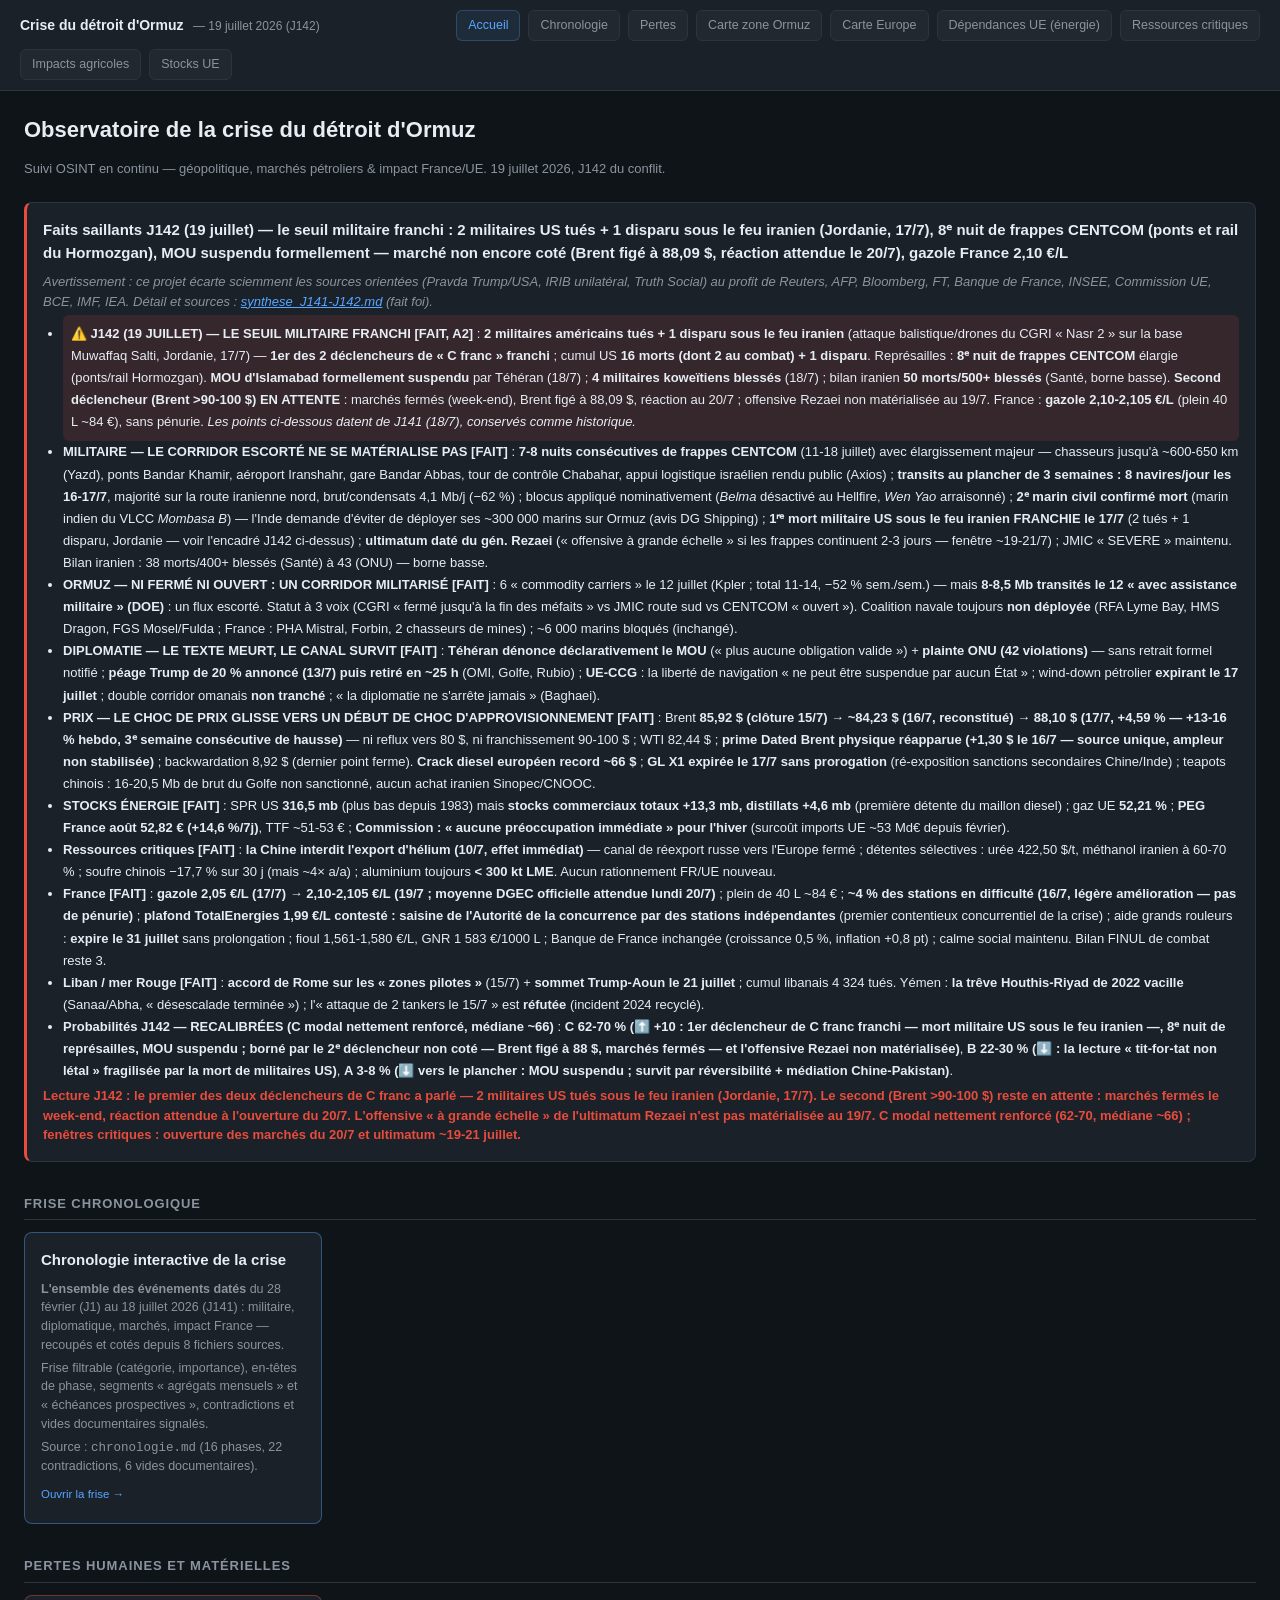
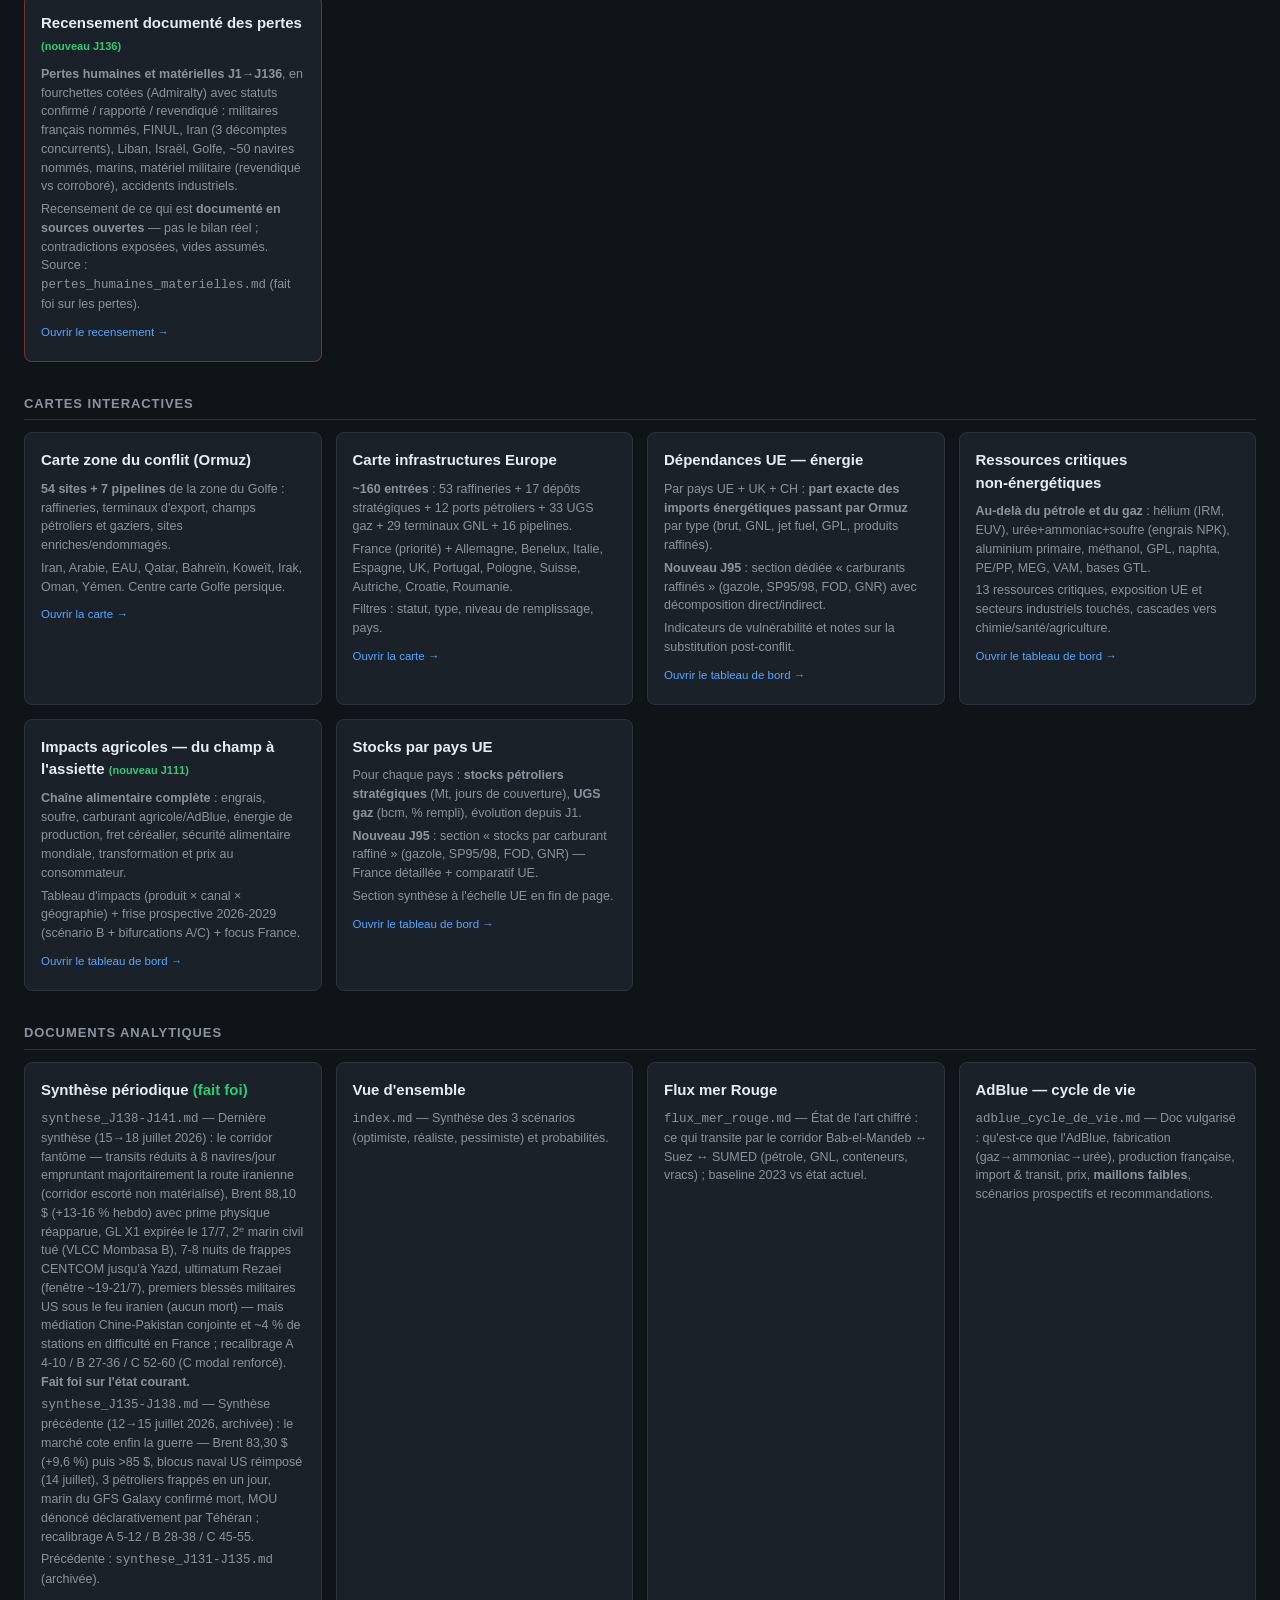
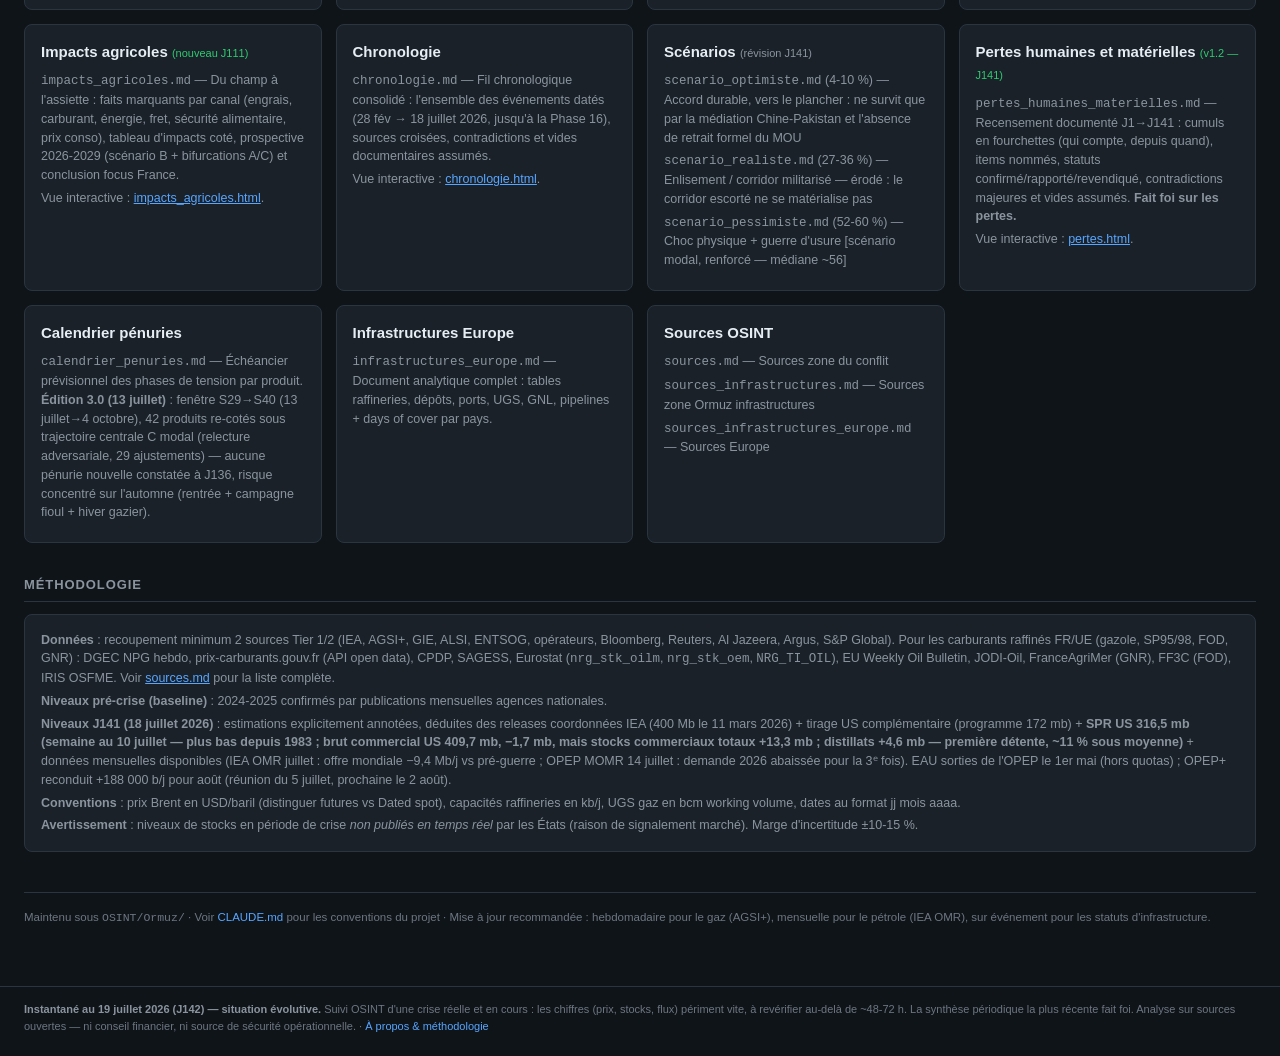
==== commit 709aab6b: "MAJ J142 (19 juillet 2026) : le seuil militaire franchi — 2 militaires US tués + 1 disparu sous le f" ====
--- a/app/index.html
+++ b/app/index.html
@@ -3,7 +3,7 @@
 <head>
 <meta charset="UTF-8">
 <meta name="viewport" content="width=device-width, initial-scale=1.0">
-<title>Observatoire de la crise du détroit d'Ormuz — Impact France & UE (18 juillet 2026 / J141)</title>
+<title>Observatoire de la crise du détroit d'Ormuz — Impact France & UE (19 juillet 2026 / J142)</title>
 <meta name="description" content="Suivi OSINT de la crise du détroit d'Ormuz et de son impact France/UE : pétrole, gaz, inflation, prix à la pompe, scénarios. Analyse sur sources ouvertes, mise à jour en continu.">
 <meta name="keywords" content="détroit d'Ormuz, crise pétrolière, OSINT, impact France, prix carburant, gaz, inflation, Brent, Iran, géopolitique">
 <meta name="robots" content="index, follow">
@@ -26,23 +26,24 @@
 
 <main class="page">
   <h1>Observatoire de la crise du détroit d'Ormuz</h1>
-  <p class="subtitle">Suivi OSINT en continu — géopolitique, marchés pétroliers &amp; impact France/UE. 18 juillet 2026, J141 du conflit.</p>
+  <p class="subtitle">Suivi OSINT en continu — géopolitique, marchés pétroliers &amp; impact France/UE. 19 juillet 2026, J142 du conflit.</p>
 
   <div class="card" style="border-left: 3px solid #e74c3c; margin: 20px 0;">
-    <h3 style="margin-top: 0;">Faits saillants J141 (18 juillet) — le corridor fantôme : transits réduits à 8 navires/jour sur la route iranienne, prime physique réapparue, GL X1 expirée, 2ᵉ marin tué, 8 nuits de frappes jusqu'à Yazd — Brent 88,10 $, gazole 2,05-2,07 €/L</h3>
-    <p style="margin-top: 0; font-size: 13px; font-style: italic; color: var(--text-dim);">Avertissement : ce projet écarte sciemment les sources orientées (Pravda Trump/USA, IRIB unilatéral, Truth Social) au profit de Reuters, AFP, Bloomberg, FT, Banque de France, INSEE, Commission UE, BCE, IMF, IEA. Détail et sources : <a href="../docs/synthese_J138-J141.md" style="color: var(--accent);">synthese_J138-J141.md</a> (fait foi).</p>
+    <h3 style="margin-top: 0;">Faits saillants J142 (19 juillet) — le seuil militaire franchi : 2 militaires US tués + 1 disparu sous le feu iranien (Jordanie, 17/7), 8ᵉ nuit de frappes CENTCOM (ponts et rail du Hormozgan), MOU suspendu formellement — marché non encore coté (Brent figé à 88,09 $, réaction attendue le 20/7), gazole France 2,10 €/L</h3>
+    <p style="margin-top: 0; font-size: 13px; font-style: italic; color: var(--text-dim);">Avertissement : ce projet écarte sciemment les sources orientées (Pravda Trump/USA, IRIB unilatéral, Truth Social) au profit de Reuters, AFP, Bloomberg, FT, Banque de France, INSEE, Commission UE, BCE, IMF, IEA. Détail et sources : <a href="../docs/synthese_J141-J142.md" style="color: var(--accent);">synthese_J141-J142.md</a> (fait foi).</p>
     <ul style="margin: 0; padding-left: 20px; line-height: 1.7; font-size: 13px;">
-      <li><strong>MILITAIRE — LE CORRIDOR ESCORTÉ NE SE MATÉRIALISE PAS [FAIT]</strong> : <strong>7-8 nuits consécutives de frappes CENTCOM</strong> (11-18 juillet) avec élargissement majeur — chasseurs jusqu'à ~600-650 km (Yazd), ponts Bandar Khamir, aéroport Iranshahr, gare Bandar Abbas, tour de contrôle Chabahar, appui logistique israélien rendu public (Axios) ; <strong>transits au plancher de 3 semaines : 8 navires/jour les 16-17/7</strong>, majorité sur la route iranienne nord, brut/condensats 4,1 Mb/j (−62 %) ; blocus appliqué nominativement (<em>Belma</em> désactivé au Hellfire, <em>Wen Yao</em> arraisonné) ; <strong>2ᵉ marin civil confirmé mort</strong> (marin indien du VLCC <em>Mombasa B</em>) — l'Inde demande d'éviter de déployer ses ~300 000 marins sur Ormuz (avis DG Shipping) ; <strong>premiers blessés militaires US sous le feu iranien</strong> (2 bases en Jordanie, 17/7 — aucun mort : le déclencheur « 1ʳᵉ mort US » reste OUVERT) ; <strong>ultimatum daté du gén. Rezaei</strong> (« offensive à grande échelle » si les frappes continuent 2-3 jours — fenêtre ~19-21/7) ; JMIC « SEVERE » maintenu. Bilan iranien : 38 morts/400+ blessés (Santé) à 43 (ONU) — borne basse.</li>
+      <li style="background: rgba(248,81,73,0.12); padding: 8px; border-radius: 6px;"><strong>⚠️ J142 (19 JUILLET) — LE SEUIL MILITAIRE FRANCHI [FAIT, A2]</strong> : <strong>2 militaires américains tués + 1 disparu sous le feu iranien</strong> (attaque balistique/drones du CGRI « Nasr 2 » sur la base Muwaffaq Salti, Jordanie, 17/7) — <strong>1er des 2 déclencheurs de « C franc » franchi</strong> ; cumul US <strong>16 morts (dont 2 au combat) + 1 disparu</strong>. Représailles : <strong>8ᵉ nuit de frappes CENTCOM</strong> élargie (ponts/rail Hormozgan). <strong>MOU d'Islamabad formellement suspendu</strong> par Téhéran (18/7) ; <strong>4 militaires koweïtiens blessés</strong> (18/7) ; bilan iranien <strong>50 morts/500+ blessés</strong> (Santé, borne basse). <strong>Second déclencheur (Brent >90-100 $) EN ATTENTE</strong> : marchés fermés (week-end), Brent figé à 88,09 $, réaction au 20/7 ; offensive Rezaei non matérialisée au 19/7. France : <strong>gazole 2,10-2,105 €/L</strong> (plein 40 L ~84 €), sans pénurie. <em>Les points ci-dessous datent de J141 (18/7), conservés comme historique.</em></li>
+      <li><strong>MILITAIRE — LE CORRIDOR ESCORTÉ NE SE MATÉRIALISE PAS [FAIT]</strong> : <strong>7-8 nuits consécutives de frappes CENTCOM</strong> (11-18 juillet) avec élargissement majeur — chasseurs jusqu'à ~600-650 km (Yazd), ponts Bandar Khamir, aéroport Iranshahr, gare Bandar Abbas, tour de contrôle Chabahar, appui logistique israélien rendu public (Axios) ; <strong>transits au plancher de 3 semaines : 8 navires/jour les 16-17/7</strong>, majorité sur la route iranienne nord, brut/condensats 4,1 Mb/j (−62 %) ; blocus appliqué nominativement (<em>Belma</em> désactivé au Hellfire, <em>Wen Yao</em> arraisonné) ; <strong>2ᵉ marin civil confirmé mort</strong> (marin indien du VLCC <em>Mombasa B</em>) — l'Inde demande d'éviter de déployer ses ~300 000 marins sur Ormuz (avis DG Shipping) ; <strong>1ʳᵉ mort militaire US sous le feu iranien FRANCHIE le 17/7</strong> (2 tués + 1 disparu, Jordanie — voir l'encadré J142 ci-dessus) ; <strong>ultimatum daté du gén. Rezaei</strong> (« offensive à grande échelle » si les frappes continuent 2-3 jours — fenêtre ~19-21/7) ; JMIC « SEVERE » maintenu. Bilan iranien : 38 morts/400+ blessés (Santé) à 43 (ONU) — borne basse.</li>
       <li><strong>ORMUZ — NI FERMÉ NI OUVERT : UN CORRIDOR MILITARISÉ [FAIT]</strong> : 6 « commodity carriers » le 12 juillet (Kpler ; total 11-14, −52 % sem./sem.) — mais <strong>8-8,5 Mb transités le 12 « avec assistance militaire » (DOE)</strong> : un flux escorté. Statut à 3 voix (CGRI « fermé jusqu'à la fin des méfaits » vs JMIC route sud vs CENTCOM « ouvert »). Coalition navale toujours <strong>non déployée</strong> (RFA Lyme Bay, HMS Dragon, FGS Mosel/Fulda ; France : PHA Mistral, Forbin, 2 chasseurs de mines) ; ~6 000 marins bloqués (inchangé).</li>
       <li><strong>DIPLOMATIE — LE TEXTE MEURT, LE CANAL SURVIT [FAIT]</strong> : <strong>Téhéran dénonce déclarativement le MOU</strong> (« plus aucune obligation valide ») + <strong>plainte ONU (42 violations)</strong> — sans retrait formel notifié ; <strong>péage Trump de 20 % annoncé (13/7) puis retiré en ~25 h</strong> (OMI, Golfe, Rubio) ; <strong>UE-CCG</strong> : la liberté de navigation « ne peut être suspendue par aucun État » ; wind-down pétrolier <strong>expirant le 17 juillet</strong> ; double corridor omanais <strong>non tranché</strong> ; « la diplomatie ne s'arrête jamais » (Baghaei).</li>
       <li><strong>PRIX — LE CHOC DE PRIX GLISSE VERS UN DÉBUT DE CHOC D'APPROVISIONNEMENT [FAIT]</strong> : Brent <strong>85,92 $ (clôture 15/7) → ~84,23 $ (16/7, reconstitué) → 88,10 $ (17/7, +4,59 % — +13-16 % hebdo, 3ᵉ semaine consécutive de hausse)</strong> — ni reflux vers 80 $, ni franchissement 90-100 $ ; WTI 82,44 $ ; <strong>prime Dated Brent physique réapparue (+1,30 $ le 16/7 — source unique, ampleur non stabilisée)</strong> ; backwardation 8,92 $ (dernier point ferme). <strong>Crack diesel européen record ~66 $</strong> ; <strong>GL X1 expirée le 17/7 sans prorogation</strong> (ré-exposition sanctions secondaires Chine/Inde) ; teapots chinois : 16-20,5 Mb de brut du Golfe non sanctionné, aucun achat iranien Sinopec/CNOOC.</li>
       <li><strong>STOCKS ÉNERGIE [FAIT]</strong> : SPR US <strong>316,5 mb</strong> (plus bas depuis 1983) mais <strong>stocks commerciaux totaux +13,3 mb, distillats +4,6 mb</strong> (première détente du maillon diesel) ; gaz UE <strong>52,21 %</strong> ; <strong>PEG France août 52,82 € (+14,6 %/7j)</strong>, TTF ~51-53 € ; <strong>Commission : « aucune préoccupation immédiate » pour l'hiver</strong> (surcoût imports UE ~53 Md€ depuis février).</li>
       <li><strong>Ressources critiques [FAIT]</strong> : <strong>la Chine interdit l'export d'hélium (10/7, effet immédiat)</strong> — canal de réexport russe vers l'Europe fermé ; détentes sélectives : urée 422,50 $/t, méthanol iranien à 60-70 % ; soufre chinois −17,7 % sur 30 j (mais ~4× a/a) ; aluminium toujours <strong>< 300 kt LME</strong>. Aucun rationnement FR/UE nouveau.</li>
-      <li><strong>France [FAIT]</strong> : <strong>gazole 2,015 €/L (16/7) puis 2,05-2,07 €/L (17/7, agrégateurs divergents — moyenne DGEC officielle attendue lundi 20/7)</strong> ; plein de 40 L ~81-83 € (+5 à +7 € en 10 jours) ; <strong>~4 % des stations en difficulté (16/7, légère amélioration — pas de pénurie)</strong> ; <strong>plafond TotalEnergies 1,99 €/L contesté : saisine de l'Autorité de la concurrence par des stations indépendantes</strong> (premier contentieux concurrentiel de la crise) ; aide grands rouleurs : <strong>expire le 31 juillet</strong> sans prolongation ; fioul 1,561-1,580 €/L, GNR 1 583 €/1000 L ; Banque de France inchangée (croissance 0,5 %, inflation +0,8 pt) ; calme social maintenu. Bilan FINUL de combat reste 3.</li>
+      <li><strong>France [FAIT]</strong> : <strong>gazole 2,05 €/L (17/7) → 2,10-2,105 €/L (19/7 ; moyenne DGEC officielle attendue lundi 20/7)</strong> ; plein de 40 L ~84 € ; <strong>~4 % des stations en difficulté (16/7, légère amélioration — pas de pénurie)</strong> ; <strong>plafond TotalEnergies 1,99 €/L contesté : saisine de l'Autorité de la concurrence par des stations indépendantes</strong> (premier contentieux concurrentiel de la crise) ; aide grands rouleurs : <strong>expire le 31 juillet</strong> sans prolongation ; fioul 1,561-1,580 €/L, GNR 1 583 €/1000 L ; Banque de France inchangée (croissance 0,5 %, inflation +0,8 pt) ; calme social maintenu. Bilan FINUL de combat reste 3.</li>
       <li><strong>Liban / mer Rouge [FAIT]</strong> : <strong>accord de Rome sur les « zones pilotes »</strong> (15/7) + <strong>sommet Trump-Aoun le 21 juillet</strong> ; cumul libanais 4 324 tués. Yémen : <strong>la trêve Houthis-Riyad de 2022 vacille</strong> (Sanaa/Abha, « désescalade terminée ») ; l'« attaque de 2 tankers le 15/7 » est <strong>réfutée</strong> (incident 2024 recyclé).</li>
-      <li><strong>Probabilités J141 — RECALIBRÉES (C modal renforcé, médiane ~56)</strong> : <strong>C 52-60 % (⬆️ vs 45-55 % : échec du corridor escorté, prime physique réapparue, GL X1 expirée, 2ᵉ marin tué, 8 nuits de frappes élargies, ultimatum daté ; plafonné par l'absence des 2 déclencheurs de C franc — pas de mort US sous le feu, Brent 88 $ et non 90-100)</strong>, <strong>B 27-36 % (⬇️ : la masse du « corridor qui tient » migre vers C)</strong>, <strong>A 4-10 % (⬇️ vers le plancher : médiation Chine-Pakistan conjointe, mais sans résultat concret)</strong>.</li>
+      <li><strong>Probabilités J142 — RECALIBRÉES (C modal nettement renforcé, médiane ~66)</strong> : <strong>C 62-70 % (⬆️ +10 : 1er déclencheur de C franc franchi — mort militaire US sous le feu iranien —, 8ᵉ nuit de représailles, MOU suspendu ; borné par le 2ᵉ déclencheur non coté — Brent figé à 88 $, marchés fermés — et l'offensive Rezaei non matérialisée)</strong>, <strong>B 22-30 % (⬇️ : la lecture « tit-for-tat non létal » fragilisée par la mort de militaires US)</strong>, <strong>A 3-8 % (⬇️ vers le plancher : MOU suspendu ; survit par réversibilité + médiation Chine-Pakistan)</strong>.</li>
     </ul>
-    <p style="margin-bottom: 0; font-size: 13px; font-weight: bold; color: var(--red, #e74c3c);">Lecture J141 : le choc de prix glisse vers un début de choc d'approvisionnement — le corridor escorté ne se matérialise pas (8 navires/jour, route iranienne majoritaire), la prime physique réapparaît et la campagne aérienne s'élargit — mais les deux déclencheurs de C franc n'ont pas parlé : aucune mort militaire US sous le feu iranien, et le prix dit 88 $, pas 90-100. C modal renforcé (52-60) ; fenêtre critique de l'ultimatum Rezaei au 19-21 juillet.</p>
+    <p style="margin-bottom: 0; font-size: 13px; font-weight: bold; color: var(--red, #e74c3c);">Lecture J142 : le premier des deux déclencheurs de C franc a parlé — 2 militaires US tués sous le feu iranien (Jordanie, 17/7). Le second (Brent >90-100 $) reste en attente : marchés fermés le week-end, réaction attendue à l'ouverture du 20/7. L'offensive « à grande échelle » de l'ultimatum Rezaei n'est pas matérialisée au 19/7. C modal nettement renforcé (62-70, médiane ~66) ; fenêtres critiques : ouverture des marchés du 20/7 et ultimatum ~19-21 juillet.</p>
   </div>
 
   <h2>Frise chronologique</h2>
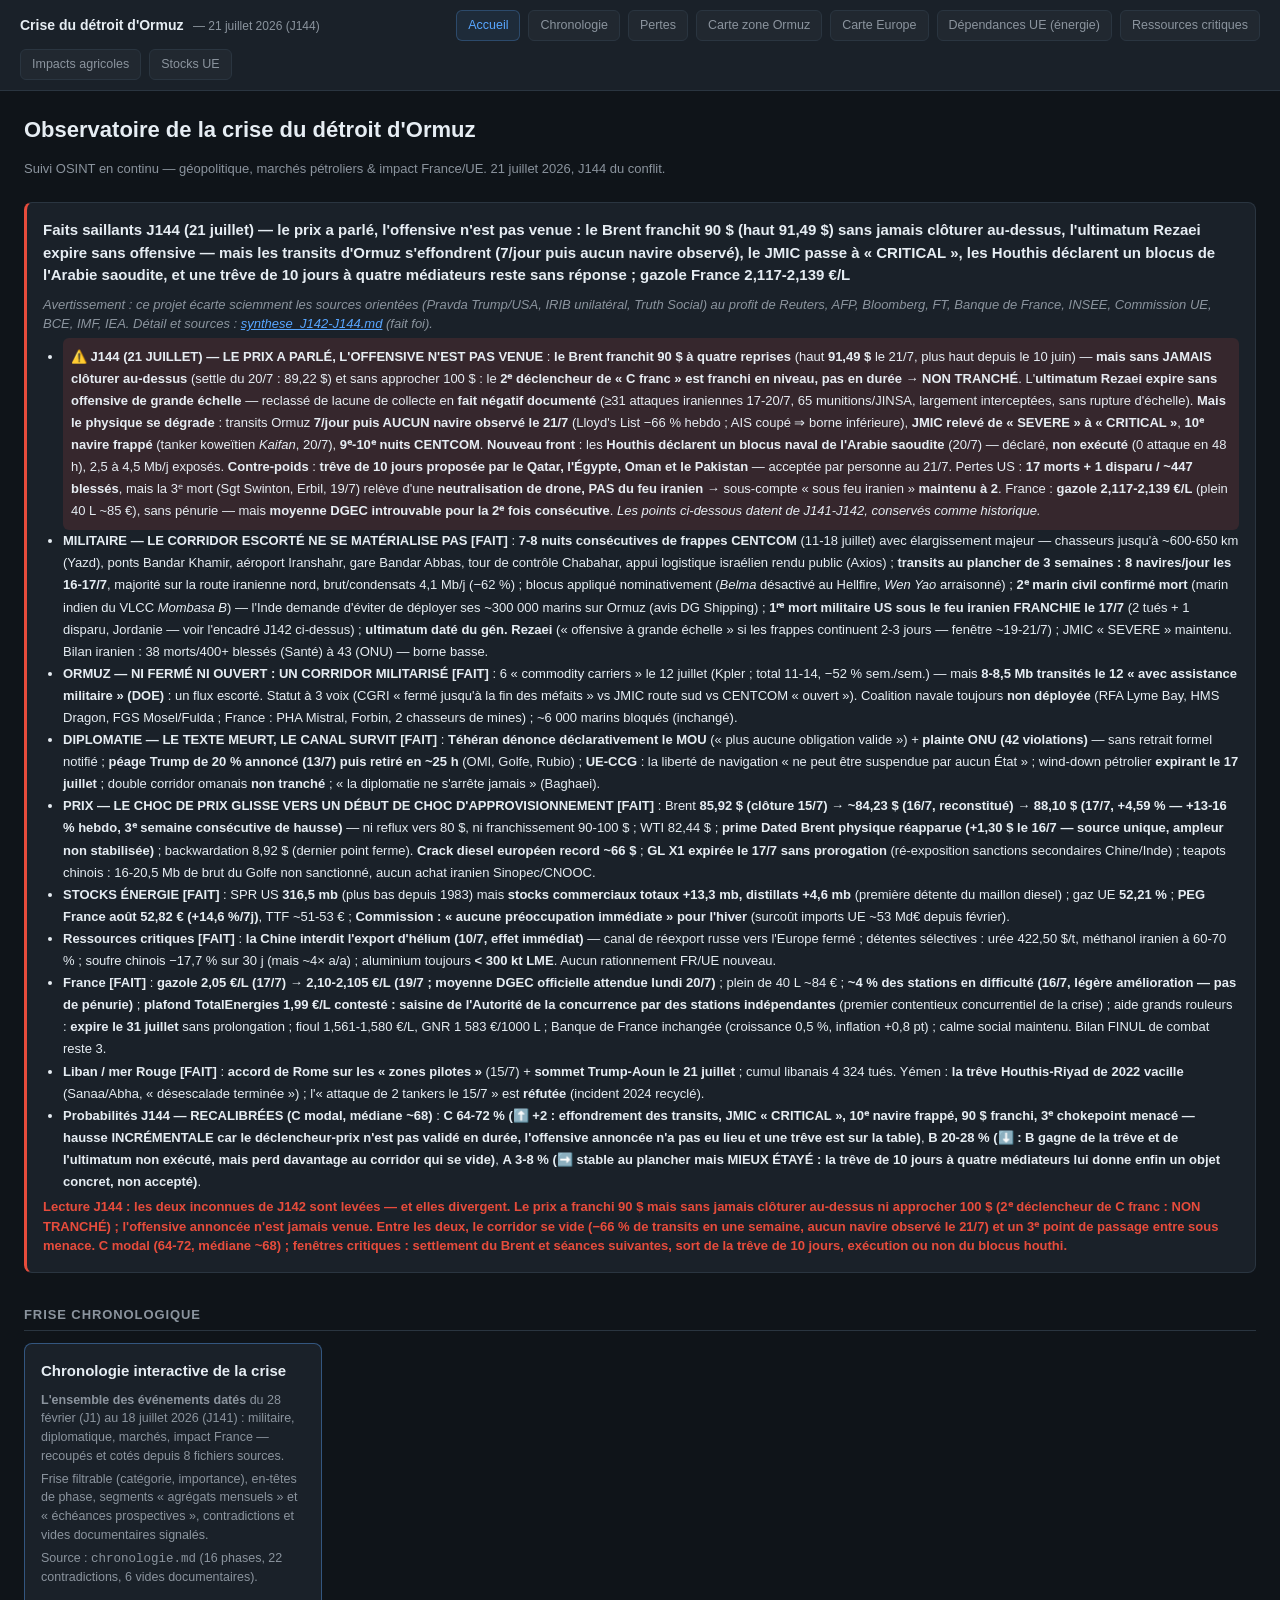
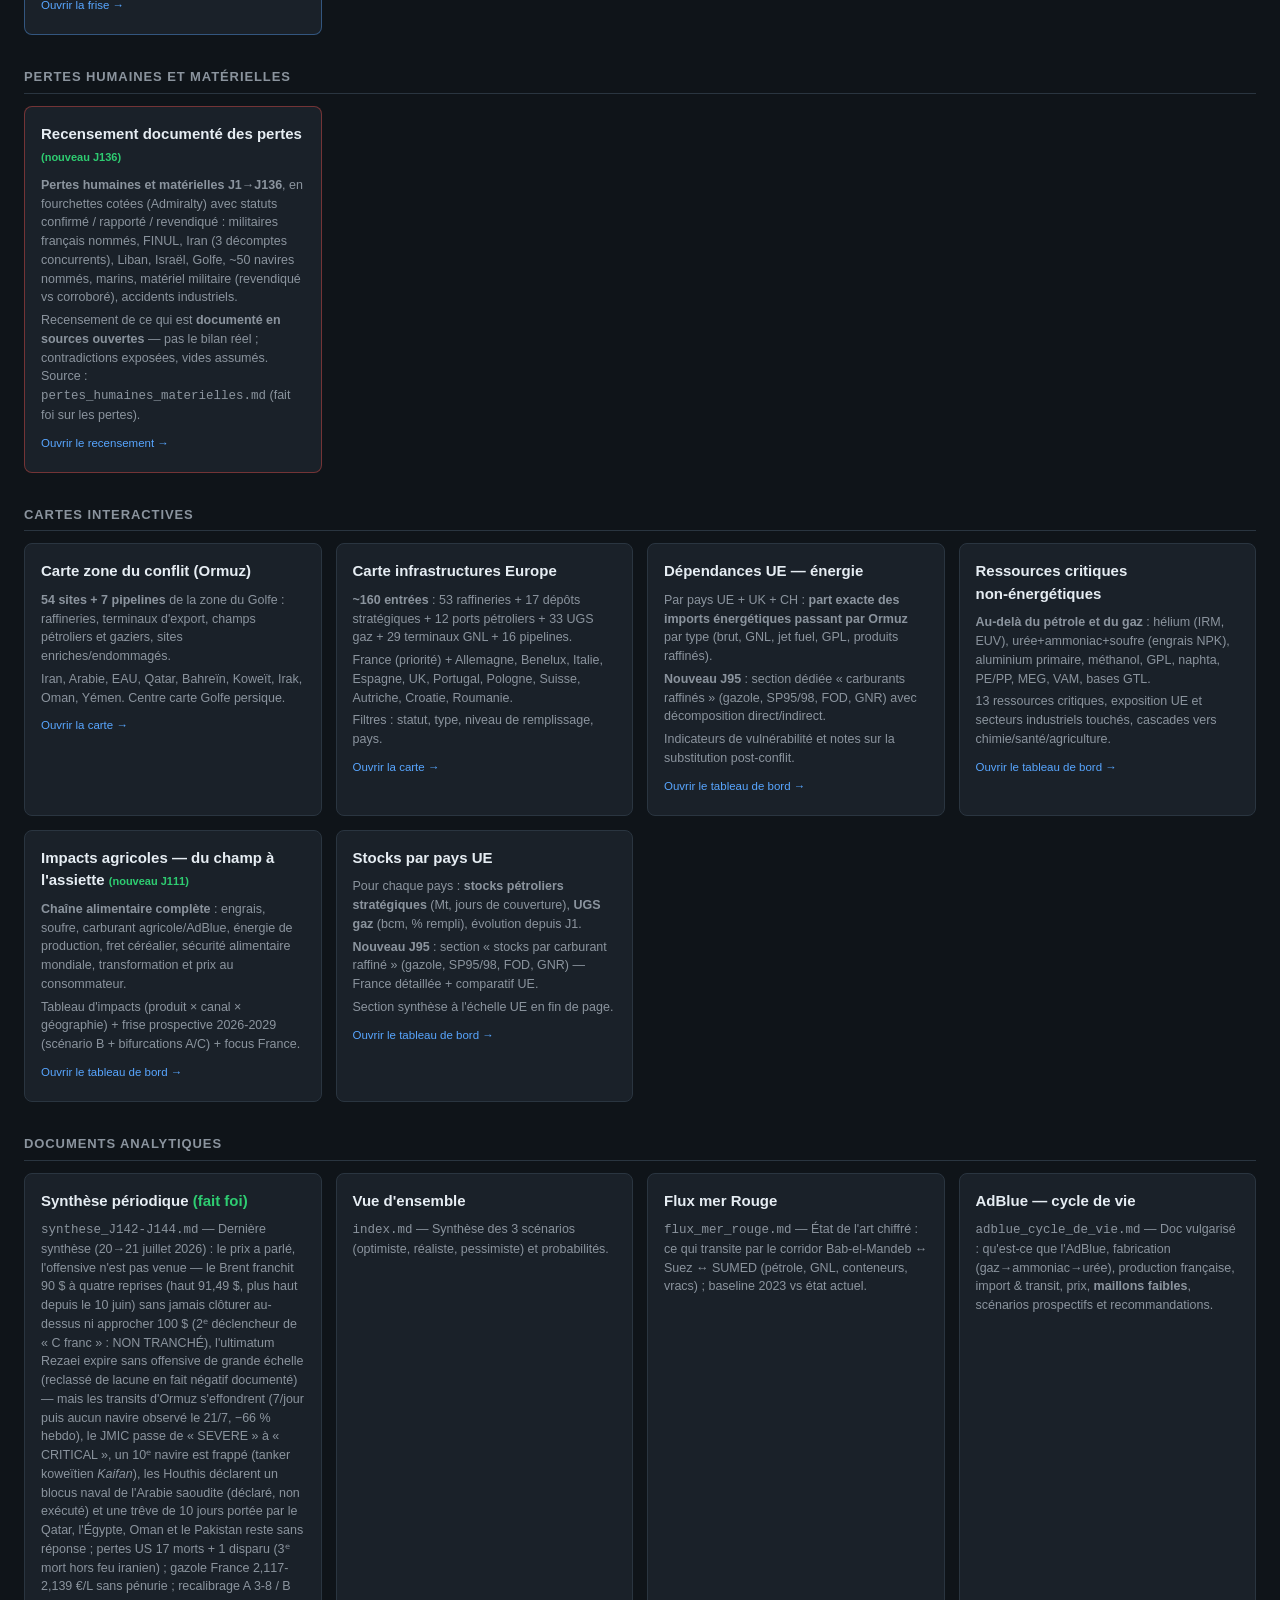
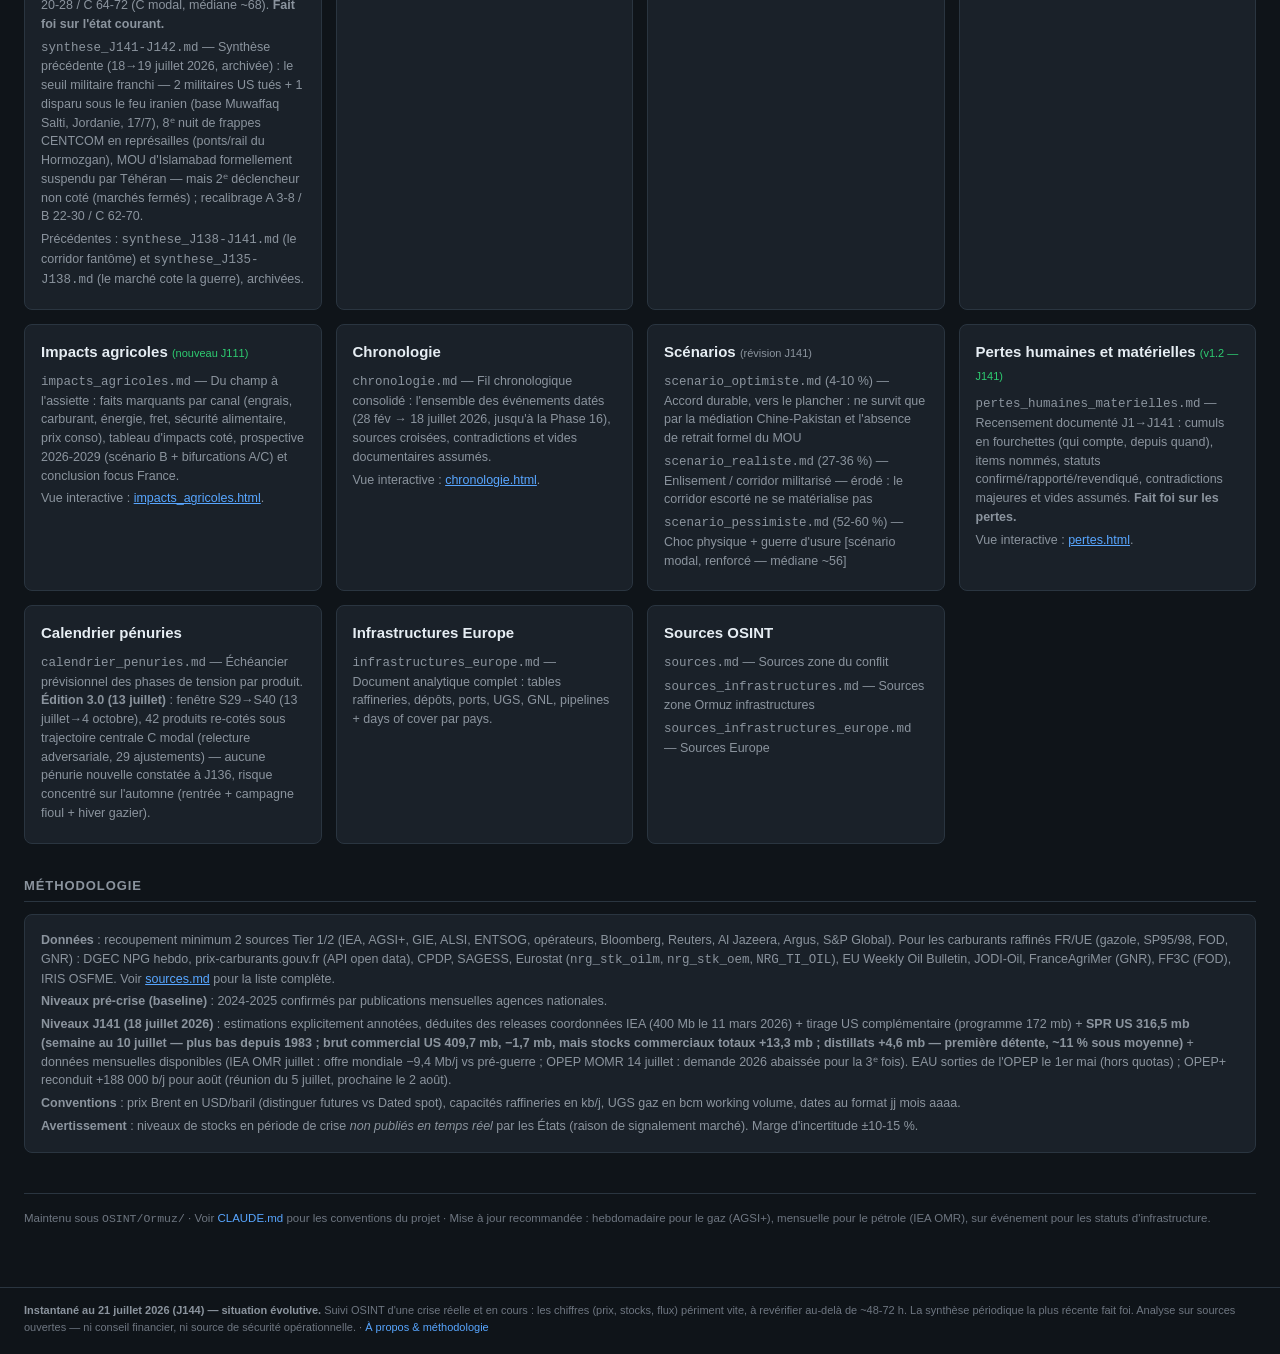
==== commit e24144f7: "MAJ J144 (21 juillet 2026) : le prix a parlé, l'offensive n'est pas venue — Brent franchit 90 $ (hau" ====
--- a/app/index.html
+++ b/app/index.html
@@ -3,7 +3,7 @@
 <head>
 <meta charset="UTF-8">
 <meta name="viewport" content="width=device-width, initial-scale=1.0">
-<title>Observatoire de la crise du détroit d'Ormuz — Impact France & UE (19 juillet 2026 / J142)</title>
+<title>Observatoire de la crise du détroit d'Ormuz — Impact France & UE (21 juillet 2026 / J144)</title>
 <meta name="description" content="Suivi OSINT de la crise du détroit d'Ormuz et de son impact France/UE : pétrole, gaz, inflation, prix à la pompe, scénarios. Analyse sur sources ouvertes, mise à jour en continu.">
 <meta name="keywords" content="détroit d'Ormuz, crise pétrolière, OSINT, impact France, prix carburant, gaz, inflation, Brent, Iran, géopolitique">
 <meta name="robots" content="index, follow">
@@ -26,13 +26,13 @@
 
 <main class="page">
   <h1>Observatoire de la crise du détroit d'Ormuz</h1>
-  <p class="subtitle">Suivi OSINT en continu — géopolitique, marchés pétroliers &amp; impact France/UE. 19 juillet 2026, J142 du conflit.</p>
+  <p class="subtitle">Suivi OSINT en continu — géopolitique, marchés pétroliers &amp; impact France/UE. 21 juillet 2026, J144 du conflit.</p>
 
   <div class="card" style="border-left: 3px solid #e74c3c; margin: 20px 0;">
-    <h3 style="margin-top: 0;">Faits saillants J142 (19 juillet) — le seuil militaire franchi : 2 militaires US tués + 1 disparu sous le feu iranien (Jordanie, 17/7), 8ᵉ nuit de frappes CENTCOM (ponts et rail du Hormozgan), MOU suspendu formellement — marché non encore coté (Brent figé à 88,09 $, réaction attendue le 20/7), gazole France 2,10 €/L</h3>
-    <p style="margin-top: 0; font-size: 13px; font-style: italic; color: var(--text-dim);">Avertissement : ce projet écarte sciemment les sources orientées (Pravda Trump/USA, IRIB unilatéral, Truth Social) au profit de Reuters, AFP, Bloomberg, FT, Banque de France, INSEE, Commission UE, BCE, IMF, IEA. Détail et sources : <a href="../docs/synthese_J141-J142.md" style="color: var(--accent);">synthese_J141-J142.md</a> (fait foi).</p>
+    <h3 style="margin-top: 0;">Faits saillants J144 (21 juillet) — le prix a parlé, l'offensive n'est pas venue : le Brent franchit 90 $ (haut 91,49 $) sans jamais clôturer au-dessus, l'ultimatum Rezaei expire sans offensive — mais les transits d'Ormuz s'effondrent (7/jour puis aucun navire observé), le JMIC passe à « CRITICAL », les Houthis déclarent un blocus de l'Arabie saoudite, et une trêve de 10 jours à quatre médiateurs reste sans réponse ; gazole France 2,117-2,139 €/L</h3>
+    <p style="margin-top: 0; font-size: 13px; font-style: italic; color: var(--text-dim);">Avertissement : ce projet écarte sciemment les sources orientées (Pravda Trump/USA, IRIB unilatéral, Truth Social) au profit de Reuters, AFP, Bloomberg, FT, Banque de France, INSEE, Commission UE, BCE, IMF, IEA. Détail et sources : <a href="../docs/synthese_J142-J144.md" style="color: var(--accent);">synthese_J142-J144.md</a> (fait foi).</p>
     <ul style="margin: 0; padding-left: 20px; line-height: 1.7; font-size: 13px;">
-      <li style="background: rgba(248,81,73,0.12); padding: 8px; border-radius: 6px;"><strong>⚠️ J142 (19 JUILLET) — LE SEUIL MILITAIRE FRANCHI [FAIT, A2]</strong> : <strong>2 militaires américains tués + 1 disparu sous le feu iranien</strong> (attaque balistique/drones du CGRI « Nasr 2 » sur la base Muwaffaq Salti, Jordanie, 17/7) — <strong>1er des 2 déclencheurs de « C franc » franchi</strong> ; cumul US <strong>16 morts (dont 2 au combat) + 1 disparu</strong>. Représailles : <strong>8ᵉ nuit de frappes CENTCOM</strong> élargie (ponts/rail Hormozgan). <strong>MOU d'Islamabad formellement suspendu</strong> par Téhéran (18/7) ; <strong>4 militaires koweïtiens blessés</strong> (18/7) ; bilan iranien <strong>50 morts/500+ blessés</strong> (Santé, borne basse). <strong>Second déclencheur (Brent >90-100 $) EN ATTENTE</strong> : marchés fermés (week-end), Brent figé à 88,09 $, réaction au 20/7 ; offensive Rezaei non matérialisée au 19/7. France : <strong>gazole 2,10-2,105 €/L</strong> (plein 40 L ~84 €), sans pénurie. <em>Les points ci-dessous datent de J141 (18/7), conservés comme historique.</em></li>
+      <li style="background: rgba(248,81,73,0.12); padding: 8px; border-radius: 6px;"><strong>⚠️ J144 (21 JUILLET) — LE PRIX A PARLÉ, L'OFFENSIVE N'EST PAS VENUE</strong> : <strong>le Brent franchit 90 $ à quatre reprises</strong> (haut <strong>91,49 $</strong> le 21/7, plus haut depuis le 10 juin) — <strong>mais sans JAMAIS clôturer au-dessus</strong> (settle du 20/7 : 89,22 $) et sans approcher 100 $ : le <strong>2ᵉ déclencheur de « C franc » est franchi en niveau, pas en durée → NON TRANCHÉ</strong>. L'<strong>ultimatum Rezaei expire sans offensive de grande échelle</strong> — reclassé de lacune de collecte en <strong>fait négatif documenté</strong> (≥31 attaques iraniennes 17-20/7, 65 munitions/JINSA, largement interceptées, sans rupture d'échelle). <strong>Mais le physique se dégrade</strong> : transits Ormuz <strong>7/jour puis AUCUN navire observé le 21/7</strong> (Lloyd's List −66 % hebdo ; AIS coupé ⇒ borne inférieure), <strong>JMIC relevé de « SEVERE » à « CRITICAL »</strong>, <strong>10ᵉ navire frappé</strong> (tanker koweïtien <em>Kaifan</em>, 20/7), <strong>9ᵉ-10ᵉ nuits CENTCOM</strong>. <strong>Nouveau front</strong> : les <strong>Houthis déclarent un blocus naval de l'Arabie saoudite</strong> (20/7) — déclaré, <strong>non exécuté</strong> (0 attaque en 48 h), 2,5 à 4,5 Mb/j exposés. <strong>Contre-poids</strong> : <strong>trêve de 10 jours proposée par le Qatar, l'Égypte, Oman et le Pakistan</strong> — acceptée par personne au 21/7. Pertes US : <strong>17 morts + 1 disparu / ~447 blessés</strong>, mais la 3ᵉ mort (Sgt Swinton, Erbil, 19/7) relève d'une <strong>neutralisation de drone, PAS du feu iranien</strong> → sous-compte « sous feu iranien » <strong>maintenu à 2</strong>. France : <strong>gazole 2,117-2,139 €/L</strong> (plein 40 L ~85 €), sans pénurie — mais <strong>moyenne DGEC introuvable pour la 2ᵉ fois consécutive</strong>. <em>Les points ci-dessous datent de J141-J142, conservés comme historique.</em></li>
       <li><strong>MILITAIRE — LE CORRIDOR ESCORTÉ NE SE MATÉRIALISE PAS [FAIT]</strong> : <strong>7-8 nuits consécutives de frappes CENTCOM</strong> (11-18 juillet) avec élargissement majeur — chasseurs jusqu'à ~600-650 km (Yazd), ponts Bandar Khamir, aéroport Iranshahr, gare Bandar Abbas, tour de contrôle Chabahar, appui logistique israélien rendu public (Axios) ; <strong>transits au plancher de 3 semaines : 8 navires/jour les 16-17/7</strong>, majorité sur la route iranienne nord, brut/condensats 4,1 Mb/j (−62 %) ; blocus appliqué nominativement (<em>Belma</em> désactivé au Hellfire, <em>Wen Yao</em> arraisonné) ; <strong>2ᵉ marin civil confirmé mort</strong> (marin indien du VLCC <em>Mombasa B</em>) — l'Inde demande d'éviter de déployer ses ~300 000 marins sur Ormuz (avis DG Shipping) ; <strong>1ʳᵉ mort militaire US sous le feu iranien FRANCHIE le 17/7</strong> (2 tués + 1 disparu, Jordanie — voir l'encadré J142 ci-dessus) ; <strong>ultimatum daté du gén. Rezaei</strong> (« offensive à grande échelle » si les frappes continuent 2-3 jours — fenêtre ~19-21/7) ; JMIC « SEVERE » maintenu. Bilan iranien : 38 morts/400+ blessés (Santé) à 43 (ONU) — borne basse.</li>
       <li><strong>ORMUZ — NI FERMÉ NI OUVERT : UN CORRIDOR MILITARISÉ [FAIT]</strong> : 6 « commodity carriers » le 12 juillet (Kpler ; total 11-14, −52 % sem./sem.) — mais <strong>8-8,5 Mb transités le 12 « avec assistance militaire » (DOE)</strong> : un flux escorté. Statut à 3 voix (CGRI « fermé jusqu'à la fin des méfaits » vs JMIC route sud vs CENTCOM « ouvert »). Coalition navale toujours <strong>non déployée</strong> (RFA Lyme Bay, HMS Dragon, FGS Mosel/Fulda ; France : PHA Mistral, Forbin, 2 chasseurs de mines) ; ~6 000 marins bloqués (inchangé).</li>
       <li><strong>DIPLOMATIE — LE TEXTE MEURT, LE CANAL SURVIT [FAIT]</strong> : <strong>Téhéran dénonce déclarativement le MOU</strong> (« plus aucune obligation valide ») + <strong>plainte ONU (42 violations)</strong> — sans retrait formel notifié ; <strong>péage Trump de 20 % annoncé (13/7) puis retiré en ~25 h</strong> (OMI, Golfe, Rubio) ; <strong>UE-CCG</strong> : la liberté de navigation « ne peut être suspendue par aucun État » ; wind-down pétrolier <strong>expirant le 17 juillet</strong> ; double corridor omanais <strong>non tranché</strong> ; « la diplomatie ne s'arrête jamais » (Baghaei).</li>
@@ -41,9 +41,9 @@
       <li><strong>Ressources critiques [FAIT]</strong> : <strong>la Chine interdit l'export d'hélium (10/7, effet immédiat)</strong> — canal de réexport russe vers l'Europe fermé ; détentes sélectives : urée 422,50 $/t, méthanol iranien à 60-70 % ; soufre chinois −17,7 % sur 30 j (mais ~4× a/a) ; aluminium toujours <strong>< 300 kt LME</strong>. Aucun rationnement FR/UE nouveau.</li>
       <li><strong>France [FAIT]</strong> : <strong>gazole 2,05 €/L (17/7) → 2,10-2,105 €/L (19/7 ; moyenne DGEC officielle attendue lundi 20/7)</strong> ; plein de 40 L ~84 € ; <strong>~4 % des stations en difficulté (16/7, légère amélioration — pas de pénurie)</strong> ; <strong>plafond TotalEnergies 1,99 €/L contesté : saisine de l'Autorité de la concurrence par des stations indépendantes</strong> (premier contentieux concurrentiel de la crise) ; aide grands rouleurs : <strong>expire le 31 juillet</strong> sans prolongation ; fioul 1,561-1,580 €/L, GNR 1 583 €/1000 L ; Banque de France inchangée (croissance 0,5 %, inflation +0,8 pt) ; calme social maintenu. Bilan FINUL de combat reste 3.</li>
       <li><strong>Liban / mer Rouge [FAIT]</strong> : <strong>accord de Rome sur les « zones pilotes »</strong> (15/7) + <strong>sommet Trump-Aoun le 21 juillet</strong> ; cumul libanais 4 324 tués. Yémen : <strong>la trêve Houthis-Riyad de 2022 vacille</strong> (Sanaa/Abha, « désescalade terminée ») ; l'« attaque de 2 tankers le 15/7 » est <strong>réfutée</strong> (incident 2024 recyclé).</li>
-      <li><strong>Probabilités J142 — RECALIBRÉES (C modal nettement renforcé, médiane ~66)</strong> : <strong>C 62-70 % (⬆️ +10 : 1er déclencheur de C franc franchi — mort militaire US sous le feu iranien —, 8ᵉ nuit de représailles, MOU suspendu ; borné par le 2ᵉ déclencheur non coté — Brent figé à 88 $, marchés fermés — et l'offensive Rezaei non matérialisée)</strong>, <strong>B 22-30 % (⬇️ : la lecture « tit-for-tat non létal » fragilisée par la mort de militaires US)</strong>, <strong>A 3-8 % (⬇️ vers le plancher : MOU suspendu ; survit par réversibilité + médiation Chine-Pakistan)</strong>.</li>
+      <li><strong>Probabilités J144 — RECALIBRÉES (C modal, médiane ~68)</strong> : <strong>C 64-72 % (⬆️ +2 : effondrement des transits, JMIC « CRITICAL », 10ᵉ navire frappé, 90 $ franchi, 3ᵉ chokepoint menacé — hausse INCRÉMENTALE car le déclencheur-prix n'est pas validé en durée, l'offensive annoncée n'a pas eu lieu et une trêve est sur la table)</strong>, <strong>B 20-28 % (⬇️ : B gagne de la trêve et de l'ultimatum non exécuté, mais perd davantage au corridor qui se vide)</strong>, <strong>A 3-8 % (➡️ stable au plancher mais MIEUX ÉTAYÉ : la trêve de 10 jours à quatre médiateurs lui donne enfin un objet concret, non accepté)</strong>.</li>
     </ul>
-    <p style="margin-bottom: 0; font-size: 13px; font-weight: bold; color: var(--red, #e74c3c);">Lecture J142 : le premier des deux déclencheurs de C franc a parlé — 2 militaires US tués sous le feu iranien (Jordanie, 17/7). Le second (Brent >90-100 $) reste en attente : marchés fermés le week-end, réaction attendue à l'ouverture du 20/7. L'offensive « à grande échelle » de l'ultimatum Rezaei n'est pas matérialisée au 19/7. C modal nettement renforcé (62-70, médiane ~66) ; fenêtres critiques : ouverture des marchés du 20/7 et ultimatum ~19-21 juillet.</p>
+    <p style="margin-bottom: 0; font-size: 13px; font-weight: bold; color: var(--red, #e74c3c);">Lecture J144 : les deux inconnues de J142 sont levées — et elles divergent. Le prix a franchi 90 $ mais sans jamais clôturer au-dessus ni approcher 100 $ (2ᵉ déclencheur de C franc : NON TRANCHÉ) ; l'offensive annoncée n'est jamais venue. Entre les deux, le corridor se vide (−66 % de transits en une semaine, aucun navire observé le 21/7) et un 3ᵉ point de passage entre sous menace. C modal (64-72, médiane ~68) ; fenêtres critiques : settlement du Brent et séances suivantes, sort de la trêve de 10 jours, exécution ou non du blocus houthi.</p>
   </div>
 
   <h2>Frise chronologique</h2>
@@ -121,9 +121,9 @@
   <div class="cards">
     <div class="card">
       <h3>Synthèse périodique <span style="color: var(--green, #2ecc71);">(fait foi)</span></h3>
-      <p><code>synthese_J138-J141.md</code> — Dernière synthèse (15→18 juillet 2026) : le corridor fantôme — transits réduits à 8 navires/jour empruntant majoritairement la route iranienne (corridor escorté non matérialisé), Brent 88,10 $ (+13-16 % hebdo) avec prime physique réapparue, GL X1 expirée le 17/7, 2ᵉ marin civil tué (VLCC Mombasa B), 7-8 nuits de frappes CENTCOM jusqu'à Yazd, ultimatum Rezaei (fenêtre ~19-21/7), premiers blessés militaires US sous le feu iranien (aucun mort) — mais médiation Chine-Pakistan conjointe et ~4 % de stations en difficulté en France ; recalibrage A 4-10 / B 27-36 / C 52-60 (C modal renforcé). <strong>Fait foi sur l'état courant.</strong></p>
-      <p><code>synthese_J135-J138.md</code> — Synthèse précédente (12→15 juillet 2026, archivée) : le marché cote enfin la guerre — Brent 83,30 $ (+9,6 %) puis >85 $, blocus naval US réimposé (14 juillet), 3 pétroliers frappés en un jour, marin du GFS Galaxy confirmé mort, MOU dénoncé déclarativement par Téhéran ; recalibrage A 5-12 / B 28-38 / C 45-55.</p>
-      <p>Précédente : <code>synthese_J131-J135.md</code> (archivée).</p>
+      <p><code>synthese_J142-J144.md</code> — Dernière synthèse (20→21 juillet 2026) : le prix a parlé, l'offensive n'est pas venue — le Brent franchit 90 $ à quatre reprises (haut 91,49 $, plus haut depuis le 10 juin) sans jamais clôturer au-dessus ni approcher 100 $ (2ᵉ déclencheur de « C franc » : NON TRANCHÉ), l'ultimatum Rezaei expire sans offensive de grande échelle (reclassé de lacune en fait négatif documenté) — mais les transits d'Ormuz s'effondrent (7/jour puis aucun navire observé le 21/7, −66 % hebdo), le JMIC passe de « SEVERE » à « CRITICAL », un 10ᵉ navire est frappé (tanker koweïtien <em>Kaifan</em>), les Houthis déclarent un blocus naval de l'Arabie saoudite (déclaré, non exécuté) et une trêve de 10 jours portée par le Qatar, l'Égypte, Oman et le Pakistan reste sans réponse ; pertes US 17 morts + 1 disparu (3ᵉ mort hors feu iranien) ; gazole France 2,117-2,139 €/L sans pénurie ; recalibrage A 3-8 / B 20-28 / C 64-72 (C modal, médiane ~68). <strong>Fait foi sur l'état courant.</strong></p>
+      <p><code>synthese_J141-J142.md</code> — Synthèse précédente (18→19 juillet 2026, archivée) : le seuil militaire franchi — 2 militaires US tués + 1 disparu sous le feu iranien (base Muwaffaq Salti, Jordanie, 17/7), 8ᵉ nuit de frappes CENTCOM en représailles (ponts/rail du Hormozgan), MOU d'Islamabad formellement suspendu par Téhéran — mais 2ᵉ déclencheur non coté (marchés fermés) ; recalibrage A 3-8 / B 22-30 / C 62-70.</p>
+      <p>Précédentes : <code>synthese_J138-J141.md</code> (le corridor fantôme) et <code>synthese_J135-J138.md</code> (le marché cote la guerre), archivées.</p>
     </div>
     <div class="card">
       <h3>Vue d'ensemble</h3>
